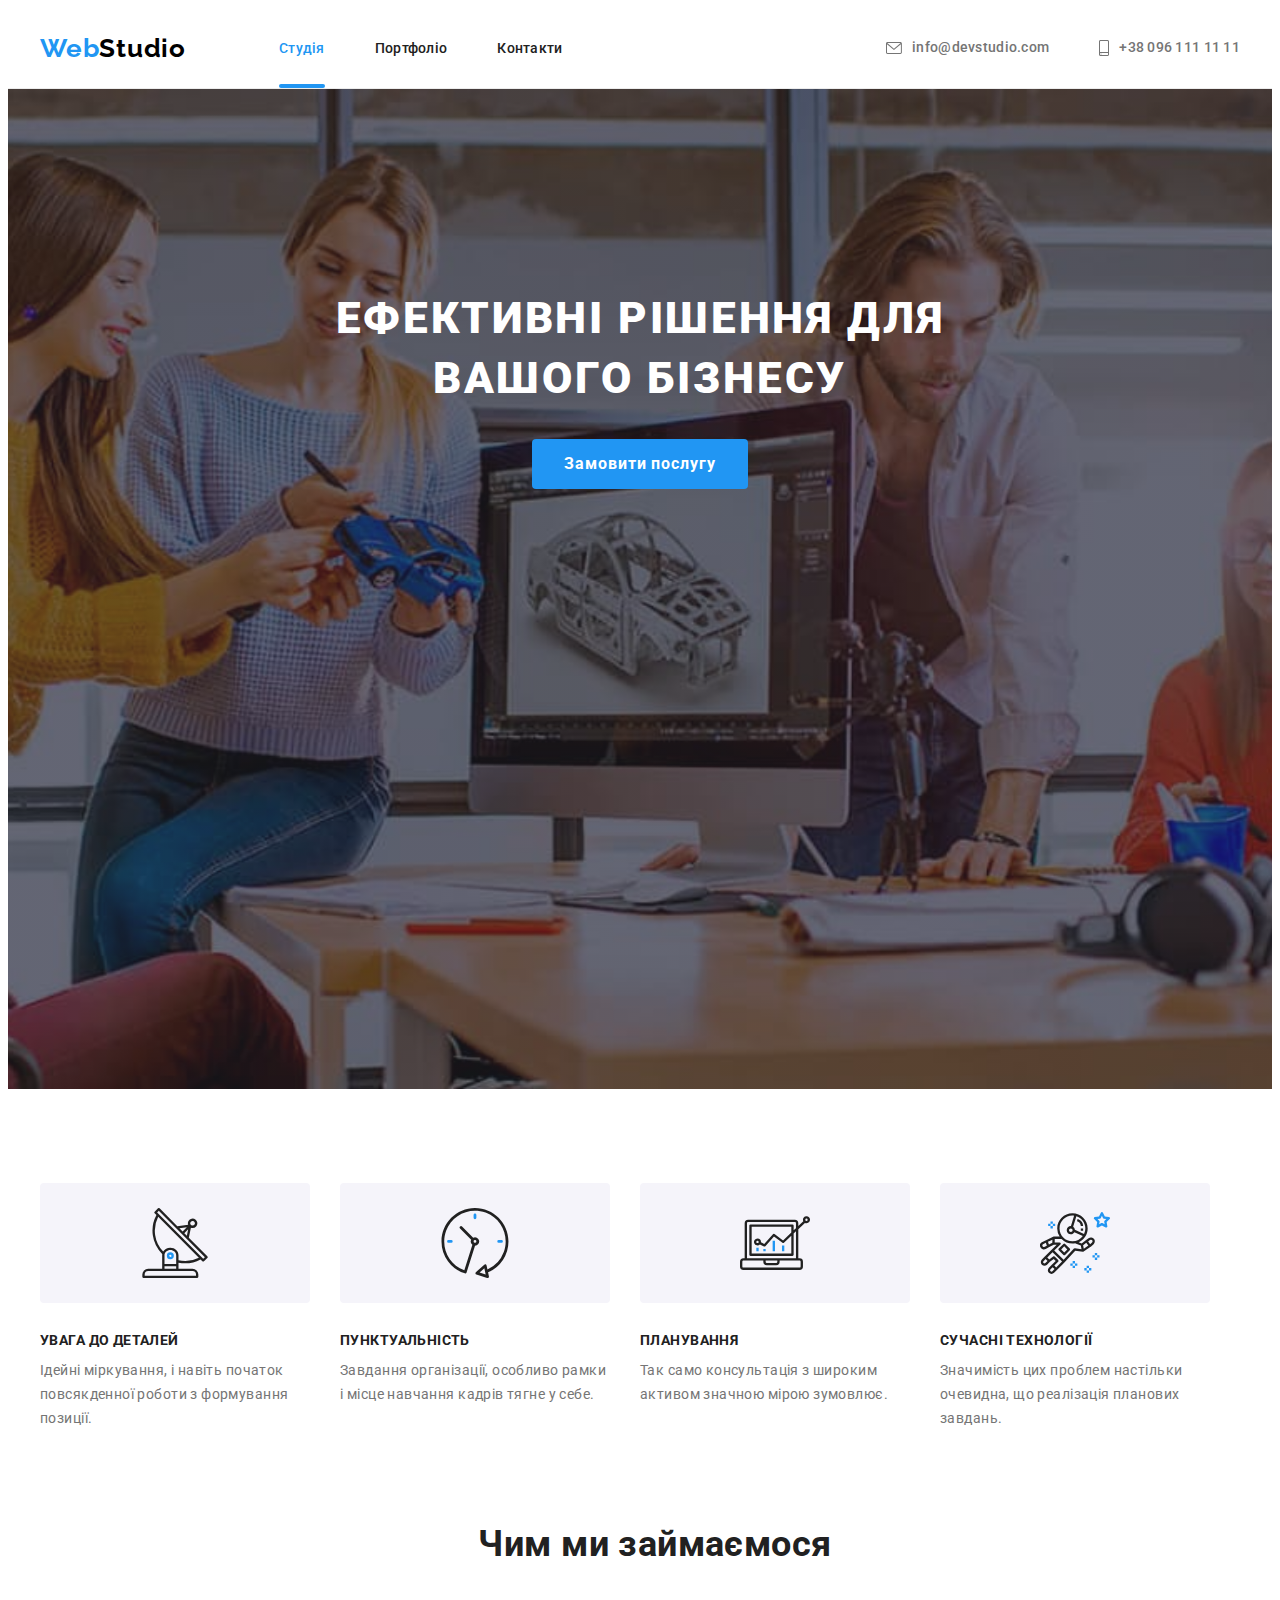
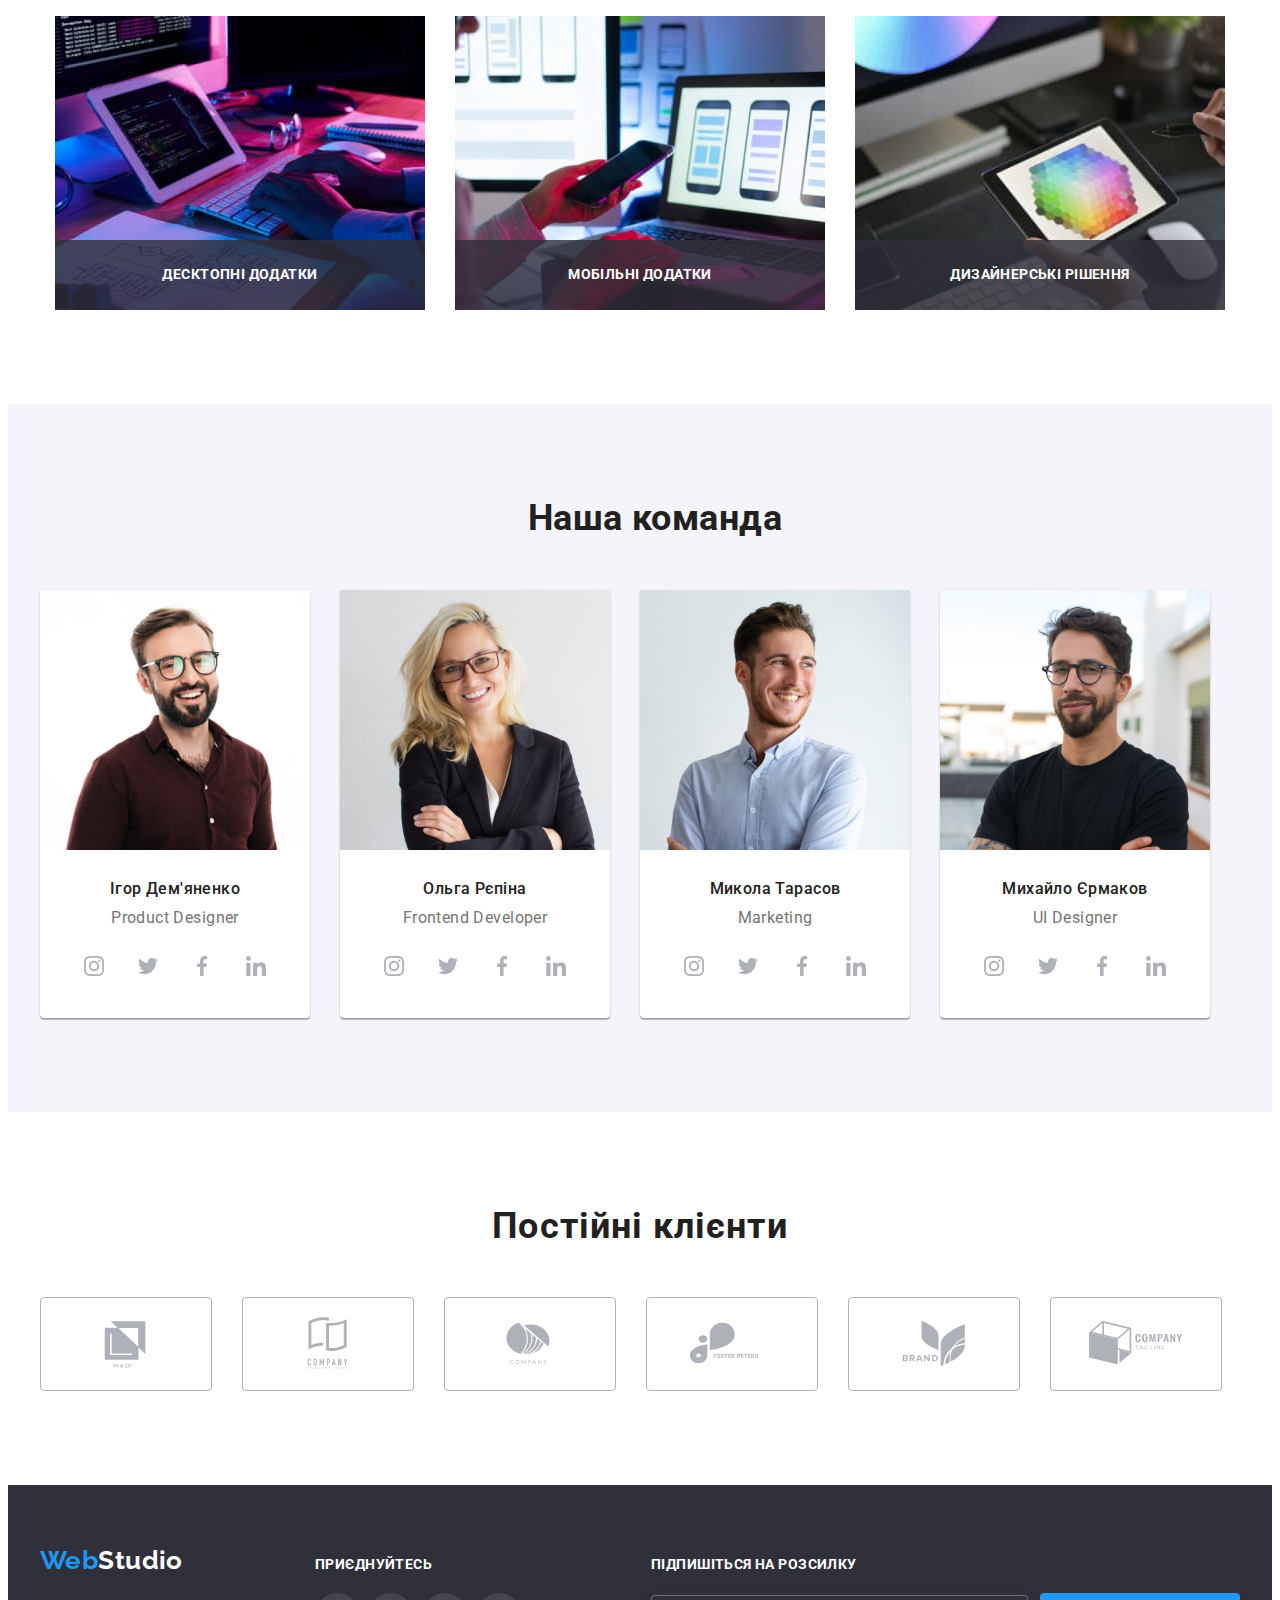
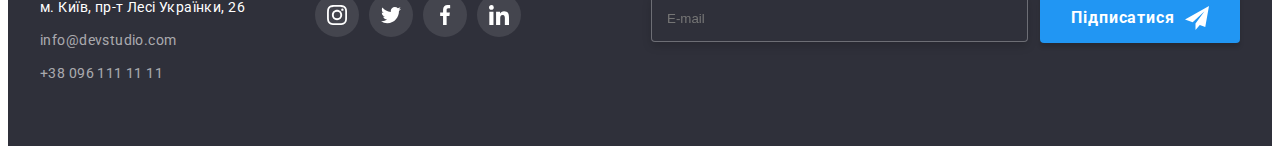
==== index.html @ b5690db7 "копіює попередню роботу" ====
<!DOCTYPE html>
<html lang="uk">
  <head>
    <meta charset="UTF-8" />
    <meta http-equiv="X-UA-Compatible" content="IE=edge" />
    <meta name="viewport" content="width=device-width, initial-scale=1.0" />
    <title>WebStudio</title>
    <link rel="preconnect" href="https://fonts.googleapis.com" />
    <link rel="preconnect" href="https://fonts.gstatic.com" crossorigin />
    <link
      href="https://fonts.googleapis.com/css2?family=Raleway:wght@700&family=Roboto:wght@400;500;700;900&display=swap"
      rel="stylesheet"
    />
    <link
      rel="stylesheet"
      href="https://cdnjs.cloudflare.com/ajax/libs/modern-normalize/1.1.0/modern-normalize.min.css"
      integrity="sha512-wpPYUAdjBVSE4KJnH1VR1HeZfpl1ub8YT/NKx4PuQ5NmX2tKuGu6U/JRp5y+Y8XG2tV+wKQpNHVUX03MfMFn9Q=="
      crossorigin="anonymous"
      referrerpolicy="no-referrer"
    />
    <link rel="stylesheet" href="./css/styles.css" />
  </head>
  <body>
    <header class="page-header">
      <div class="header-conteiner conteiner">
        <nav class="page-navigation">
          <a class="logo link" href="./index.html"><span class="logo-web">Web</span>Studio</a>
          <ul class="menu-list list">
            <li class="menu-item">
              <a class="menu-link link current" href="./index.html">Студія</a>
            </li>
            <li class="menu-item">
              <a class="menu-link link" href="./portfolio.html">Портфоліо</a>
            </li>
            <li class="menu-item"><a class="menu-link link" href="">Контакти</a></li>
          </ul>
        </nav>
        <ul class="contacts-list list">
          <li class="contacts-item">
            <a class="header-contacts-email link" href="mailto:info@devstudio.com">
              <svg lang="en" aria-label="email logo" class="contacts-icon-email">
                <use href="./images/icons.svg.svg#icon-envelope"></use>
              </svg>
              info@devstudio.com</a
            >
          </li>
          <li class="contacts-item">
            <a class="header-contacts-number link" href="tel:+380961111111">
              <svg lang="en" aria-label="smartphone logo" class="contacts-icon-tell">
                <use href="./images/icons.svg.svg#icon-smartphone"></use>
              </svg>
              +38 096 111 11 11</a
            >
          </li>
        </ul>
      </div>
    </header>
    <main>
      <section id="stydio" class="baner overlay">
        <div class="page-baner conteiner">
          <h1 class="baner-text">ЕФЕКТИВНІ РІШЕННЯ ДЛЯ ВАШОГО БІЗНЕСУ</h1>
          <button data-modal-open type="button" class="baner-modal-button">Замовити послугу</button>
        </div>
      </section>
      <section id="benefits" class="benefits section">
        <div class="conteiner">
          <h2 class="benefits-caption visually-hidden">Наші переваги</h2>
          <ul class="benefits-list list">
            <li class="benefits-list-item">
              <div class="benefits-icon-group">
                <svg lang="en" aria-label="antenna logo" class="icon-benefits">
                  <use href="./images/icons.svg.svg#icon-antenna"></use>
                </svg>
              </div>
              <h3 class="benefits-subtitle">УВАГА ДО ДЕТАЛЕЙ</h3>
              <p class="benefits-text">
                Ідейні міркування, і навіть початок повсякденної роботи з формування позиції.
              </p>
            </li>
            <li class="benefits-list-item">
              <div class="benefits-icon-group">
                <svg lang="en" aria-label="clock logo" class="icon-benefits">
                  <use href="./images/icons.svg.svg#icon-clock"></use>
                </svg>
              </div>
              <h3 class="benefits-subtitle">ПУНКТУАЛЬНІСТЬ</h3>
              <p class="benefits-text">
                Завдання організації, особливо рамки і місце навчання кадрів тягне у себе.
              </p>
            </li>
            <li class="benefits-list-item">
              <div class="benefits-icon-group">
                <svg lang="en" aria-label="diagram logo" class="icon-benefits">
                  <use href="./images/icons.svg.svg#icon-diagram-1"></use>
                </svg>
              </div>
              <h3 class="benefits-subtitle">ПЛАНУВАННЯ</h3>
              <p class="benefits-text">
                Так само консультація з широким активом значною мірою зумовлює.
              </p>
            </li>
            <li class="benefits-list-item">
              <div class="benefits-icon-group">
                <svg lang="en" aria-label="astronaut logo" class="icon-benefits">
                  <use href="./images/icons.svg.svg#icon-astronaut"></use>
                </svg>
              </div>
              <h3 class="benefits-subtitle">СУЧАСНІ ТЕХНОЛОГІЇ</h3>
              <p class="benefits-text">
                Значимість цих проблем настільки очевидна, що реалізація планових завдань.
              </p>
            </li>
          </ul>
        </div>
      </section>
      <section class="about-us section">
        <div class="conteiner">
          <h2 class="about-caption conteiner">Чим ми займаємося</h2>
          <ul class="about-list list">
            <li class="about-img">
              <div class="about-img-overlay">
                <img src="./images/work1.jpg" alt="write code" width="370" />
                <p class="about-img-overlay-text">Десктопні додатки</p>
              </div>
            </li>
            <li class="about-img">
              <div class="about-img-overlay">
                <img src="./images/work2.jpg" alt="create maket" width="370" />
                <p class="about-img-overlay-text">Мобільні додатки</p>
              </div>
            </li>
            <li class="about-img">
              <div class="about-img-overlay">
                <img src="./images/work3.jpg" alt="design" width="370" />
                <p class="about-img-overlay-text">Дизайнерські рішення</p>
              </div>
            </li>
          </ul>
        </div>
      </section>
      <section class="our-team section">
        <div class="conteiner">
          <h2 class="our-team-caption conteiner">Наша команда</h2>
          <ul class="workers-list list">
            <li class="workers-item">
              <img src="./images/Igor.jpg" alt=" Фото Ігора Дем'яненко" width="270" height="260" />
              <div class="team-subtitle">
                <h3 class="workers-name">Ігор Дем'яненко</h3>
                <p class="workers-position">Product Designer</p>
              </div>
              <ul class="team-link-list list">
                <li class="team-link-item">
                  <a class="team-link" href=""
                    ><svg lang="en" aria-label="instagram logo" class="icon-link">
                      <use href="./images/icons.svg.svg#icon-instagram"></use></svg
                  ></a>
                </li>
                <li class="team-link-item">
                  <a class="team-link" href=""
                    ><svg lang="en" aria-label="twitter logo" class="icon-link">
                      <use href="./images/icons.svg.svg#icon-twitter"></use></svg
                  ></a>
                </li>
                <li class="team-link-item">
                  <a class="team-link" href=""
                    ><svg lang="en" aria-label="facebook logo" class="icon-link">
                      <use href="./images/icons.svg.svg#icon-facebook"></use></svg
                  ></a>
                </li>
                <li class="team-link-item">
                  <a class="team-link" href=""
                    ><svg lang="en" aria-label="linkedin logo" class="icon-link">
                      <use href="./images/icons.svg.svg#icon-linkedin"></use></svg
                  ></a>
                </li>
              </ul>
            </li>
            <li class="workers-item">
              <img src="./images/Ola.jpg" alt="Фото Ольги Рєпіной" width="270" height="260" />
              <div class="team-subtitle">
                <h3 class="workers-name">Ольга Рєпіна</h3>
                <p class="workers-position">Frontend Developer</p>
              </div>
              <ul class="team-link-list list">
                <li class="team-link-item">
                  <a class="team-link" href=""
                    ><svg lang="en" aria-label="instagram logo" class="icon-link">
                      <use href="./images/icons.svg.svg#icon-instagram"></use></svg
                  ></a>
                </li>
                <li class="team-link-item">
                  <a class="team-link" href=""
                    ><svg lang="en" aria-label="twitter logo" class="icon-link">
                      <use href="./images/icons.svg.svg#icon-twitter"></use></svg
                  ></a>
                </li>
                <li class="team-link-item">
                  <a class="team-link" href=""
                    ><svg lang="en" aria-label="facebook logo" class="icon-link">
                      <use href="./images/icons.svg.svg#icon-facebook"></use></svg
                  ></a>
                </li>
                <li class="team-link-item">
                  <a class="team-link" href=""
                    ><svg lang="en" aria-label="linkedin logo" class="icon-link">
                      <use href="./images/icons.svg.svg#icon-linkedin"></use></svg
                  ></a>
                </li>
              </ul>
            </li>
            <li class="workers-item">
              <img src="./images/Kola.jpg" alt="Фото Миколи Тарасова" width="270" height="260" />
              <div class="team-subtitle">
                <h3 class="workers-name">Микола Тарасов</h3>
                <p class="workers-position">Marketing</p>
              </div>
              <ul class="team-link-list list">
                <li class="team-link-item">
                  <a class="team-link" href=""
                    ><svg lang="en" aria-label="instagram logo" class="icon-link">
                      <use href="./images/icons.svg.svg#icon-instagram"></use></svg
                  ></a>
                </li>
                <li class="team-link-item">
                  <a class="team-link" href=""
                    ><svg lang="en" aria-label="twitter logo" class="icon-link">
                      <use href="./images/icons.svg.svg#icon-twitter"></use></svg
                  ></a>
                </li>
                <li class="team-link-item">
                  <a class="team-link" href=""
                    ><svg lang="en" aria-label="facebook logo" class="icon-link">
                      <use href="./images/icons.svg.svg#icon-facebook"></use></svg
                  ></a>
                </li>
                <li class="team-link-item">
                  <a class="team-link" href=""
                    ><svg lang="en" aria-label="linkedin logo" class="icon-link">
                      <use href="./images/icons.svg.svg#icon-linkedin"></use></svg
                  ></a>
                </li>
              </ul>
            </li>
            <li class="workers-item">
              <img src="./images/Misha.jpg" alt="Фото Михайла Єрмакова" width="270" height="260" />
              <div class="team-subtitle">
                <h3 class="workers-name">Михайло Єрмаков</h3>
                <p class="workers-position">UI Designer</p>
              </div>
              <ul class="team-link-list list">
                <li class="team-link-item">
                  <a class="team-link" href=""
                    ><svg lang="en" aria-label="instagram logo" class="icon-link">
                      <use href="./images/icons.svg.svg#icon-instagram"></use></svg
                  ></a>
                </li>
                <li class="team-link-item">
                  <a class="team-link" href=""
                    ><svg lang="en" aria-label="twitter logo" class="icon-link">
                      <use href="./images/icons.svg.svg#icon-twitter"></use></svg
                  ></a>
                </li>
                <li class="team-link-item">
                  <a class="team-link" href=""
                    ><svg lang="en" aria-label="facebook logo" class="icon-link">
                      <use href="./images/icons.svg.svg#icon-facebook"></use></svg
                  ></a>
                </li>
                <li class="team-link-item">
                  <a class="team-link" href=""
                    ><svg lang="en" aria-label="linkedin logo" class="icon-link">
                      <use href="./images/icons.svg.svg#icon-linkedin"></use></svg
                  ></a>
                </li>
              </ul>
            </li>
          </ul>
        </div>
      </section>
      <section class="section regular-customers">
        <div class="conteiner">
          <h2 class="customers-caption">Постійні клієнти</h2>
          <ul class="castomers-list list">
            <li class="castomers-list-item">
              <a href="" class="customers-link link"
                ><svg lang="en" aria-label="regular customers logo" class="icon-logo">
                  <use href="./images/icons.svg.svg#icon-logo-1"></use></svg
              ></a>
            </li>
            <li class="castomers-list-item">
              <a href="" class="customers-link link"
                ><svg lang="en" aria-label="regular customers logo" class="icon-logo">
                  <use href="./images/icons.svg.svg#icon-logo-2"></use></svg
              ></a>
            </li>
            <li class="castomers-list-item">
              <a href="" class="customers-link link"
                ><svg lang="en" aria-label="regular customers logo" class="icon-logo">
                  <use href="./images/icons.svg.svg#icon-logo-3"></use></svg
              ></a>
            </li>
            <li class="castomers-list-item">
              <a href="" class="customers-link link"
                ><svg lang="en" aria-label="regular customers logo" class="icon-logo">
                  <use href="./images/icons.svg.svg#icon-logo-4"></use></svg
              ></a>
            </li>
            <li class="castomers-list-item">
              <a href="" class="customers-link link"
                ><svg lang="en" aria-label="regular customers logo" class="icon-logo">
                  <use href="./images/icons.svg.svg#icon-logo-5"></use></svg
              ></a>
            </li>
            <li class="castomers-list-item">
              <a href="" class="customers-link link"
                ><svg lang="en" aria-label="regular customers logo" class="icon-logo">
                  <use href="./images/icons.svg.svg#icon-logo-6"></use></svg
              ></a>
            </li>
          </ul>
        </div>
      </section>
    </main>
    <footer class="footer">
      <div class="conteiner">
        <div class="footer-content">
          <div class="footer-content-address">
            <a class="logo-footer link" href="./index.html"
              ><span class="logo-web">Web</span>Studio</a
            >
            <address class="address">
              <ul class="address-list list">
                <li class="address-list-item">
                  <a
                    class="address-map link"
                    href="https://goo.gl/maps/CPtrU1FHBa2aNyZL9"
                    target="_blank"
                    rel="noopener noreferrer nofollow"
                    >м. Київ, пр-т Лесі Українки, 26</a
                  >
                </li>
                <li class="address-list-item">
                  <a class="footer-contacts-email link" href="mailto:info@devstudio.com"
                    >info@devstudio.com</a
                  >
                </li>
                <li class="address-list-item">
                  <a class="footer-contacts-number link" href="tel:+380961111111"
                    >+38 096 111 11 11</a
                  >
                </li>
              </ul>
            </address>
          </div>
          <div class="footer-content-link">
            <b class="studio-caption">приєднуйтесь</b>
            <ul class="studio-link-list list">
              <li class="studio-list-item">
                <a href="" class="studio-link">
                  <svg lang="en" aria-label="instagram logo" class="icon-studio-link">
                    <use href="./images/icons.svg.svg#icon-instagram"></use>
                  </svg>
                </a>
              </li>
              <li class="studio-list-item">
                <a href="" class="studio-link">
                  <svg lang="en" aria-label="twitter logo" class="icon-studio-link">
                    <use href="./images/icons.svg.svg#icon-twitter"></use>
                  </svg>
                </a>
              </li>
              <li class="studio-list-item">
                <a href="" class="studio-link">
                  <svg lang="en" aria-label="facebook logo" class="icon-studio-link">
                    <use href="./images/icons.svg.svg#icon-facebook"></use>
                  </svg>
                </a>
              </li>
              <li class="studio-list-item">
                <a href="" class="studio-link">
                  <svg lang="en" aria-label="linkedin logo" class="icon-studio-link">
                    <use href="./images/icons.svg.svg#icon-linkedin"></use>
                  </svg>
                </a>
              </li>
            </ul>
          </div>
          <div class="subscribe">
            <b class="subscribe-title">Підпишіться на розсилку</b>
            <div class="subscribe-tap">
              <label class="subscribe-label" for="subscribe-mail"></label>
              <input
                class="subscribe-input"
                name="subscribe-user-mail"
                id="subscribe-mail"
                type="email"
                placeholder="E-mail"
              />
              <button class="subscribe-button" type="submit">
                Підписатися
                <svg class="send-icon" width="24" height="24">
                  <use href="./images/icons.svg.svg#icon-send"></use>
                </svg>
              </button>
            </div>
          </div>
        </div>
      </div>
    </footer>
    <div data-modal class="backdrop is-hidden">
      <div class="modal">
        <button data-modal-close class="modal-close-button">
          <svg class="close-icon" width="18" height="18">
            <use href="./images/icons.svg.svg#icon-close-icon"></use>
          </svg>
        </button>
        <div class="modal-content">
          <form class="modal-form">
            <b class="modal-title">Залиште свої дані, ми вам передзвонимо</b>
            <label class="modal-form-label">
              <span class="modal-form-label-text">Ім'я</span>
              <span class="modal-input-box">
                <input type="text" class="modal-form-input" placeholder=" " name="user-name" />
                <span class="modal-form-icon"
                  ><svg class="modal-form-icon-svg">
                    <use href="./images/icons.svg.svg#icon-person"></use></svg
                ></span>
              </span>
            </label>
            <label class="modal-form-label">
              <span class="modal-form-label-text">Телефон</span>
              <span class="modal-input-box">
                <input type="tel" class="modal-form-input" placeholder=" " name="user-number" />
                <span class="modal-form-icon"
                  ><svg class="modal-form-icon-svg">
                    <use href="./images/icons.svg.svg#icon-phone-black"></use></svg
                ></span>
              </span>
            </label>
            <label class="modal-form-label">
              <span class="modal-form-label-text">Пошта</span>
              <span class="modal-input-box">
                <input type="email" class="modal-form-input" placeholder=" " name="user-mail" />
                <span class="modal-form-icon"
                  ><svg class="modal-form-icon-svg">
                    <use href="./images/icons.svg.svg#icon-email"></use></svg
                ></span>
              </span>
            </label>
            <label class="modal-form-label">
              <span class="modal-form-label-text">Коментар</span>
              <textarea
                class="modal-user-textarea"
                name="user-message"
                placeholder="Введіть текст"
              ></textarea>
            </label>
            <label class="modal-form-checkbox-label">
              <input class="modal-form-checkbox-input" type="checkbox" name="policy" />
              <svg class="modal-form-checkbox-icon">
                <use href="./images/icons.svg.svg#icon-check"></use>
              </svg>
              Погоджуюся з розсилкою та приймаю
              <a class="checkbox-policy" href="">Умови договору</a>
            </label>
            <button class="modal-button-send" type="submit">Відправити</button>
          </form>
        </div>
      </div>
    </div>
    <script src="./modal.js"></script>
  </body>
</html>
---- css/styles.css ----
:root {
  --main-font-family: 'Roboto', sans-serif;
  --secondary-font-family: 'Raleway', sans-serif;
  --primry-font-weight: 700;
  --secondary-font-weight: 400;
  --primary-font-size: 14px;
  --main-color: #212121;
  --secondary-color: #757575;
  --accent-color: #2196f3;
  --other-color: #ffffff;
  --logo-color: #000000;
  --primary-background-color: #2f303a;
  --secondary-background-color: #f5f4fa;
  --primary-icon-color: #afb1b8;
  --transition-time-cubic: 250ms cubic-bezier(0.4, 0, 0.2, 1);
}

h1,
h2,
h3,
h4,
h5,
h6,
p {
  margin-top: 0;
  margin-bottom: 0;
}

ul,
ol {
  margin: 0;
  padding: 0;
}

button {
  cursor: pointer;
}

img {
  display: block;
  max-width: 100%;
  height: auto;
}

.link {
  text-decoration: none;
}

.list {
  list-style: none;
}

.visually-hidden {
  position: absolute;
  white-space: nowrap;
  width: 1px;
  height: 1px;
  overflow: hidden;
  border: 0;
  padding: 0;
  clip: rect(0 0 0 0);
  clip-path: inset(50%);
  margin: -1px;
}
/* ========================= */
body {
  font-family: 'Roboto', sans-serif;
  font-size: var(--primary-font-size);
  letter-spacing: 0.03em;
  color: var(--main-color);
  background-color: var(--other-color);
}

.conteiner {
  width: 1200px;
  margin-left: auto;
  margin-right: auto;
  padding-left: 15px;
  padding-right: 15px;
  /* display: flex;
  flex-wrap: wrap;
  justify-content: center;
  align-content: center; */
}

.section {
  padding-top: 94px;
  padding-bottom: 94px;
}

.header-conteiner {
  display: flex;
  align-items: center;
}

/* =================HEADER============== */

.page-header {
  align-items: center;
  border-bottom: 1px solid #ececec;
}

.page-navigation {
  display: flex;
}

.logo {
  margin-right: 93px;
  padding-top: 24px;
  padding-bottom: 24px;
  color: var(--logo-color);
  font-family: 'Raleway';
  font-style: normal;
  font-weight: 700;
  font-size: 26px;
  line-height: 31px;
  letter-spacing: 0.03em;
}

.logo-web {
  color: var(--accent-color);
}

.menu-list {
  display: flex;
  column-gap: 50px;
  align-items: center;
  padding-left: 0;
}

.menu-list .link {
  position: relative;
  padding-top: 32px;
  padding-bottom: 32px;
  color: var(--main-color);
  font-weight: 500;
  font-size: 14px;
  line-height: 1.14em;
  letter-spacing: 0.02em;

  transition: color var(--transition-time-cubic);
}

.menu-list .link.current {
  color: var(--accent-color);
}

.current::after {
  display: inline-block;
  position: absolute;
  content: '';
  bottom: 0;
  left: 0;
  width: 100%;
  height: 4px;
  border-radius: 2px;
  background-color: var(--accent-color);
}

.menu-link:hover,
.menu-link:focus {
  color: var(--accent-color);
}

.contacts-list {
  margin-left: auto;
  display: flex;
  column-gap: 50px;
  padding-left: 0;
  font-weight: 500;
  line-height: 1.14em;
  letter-spacing: 0.02em;
}

.contacts-list .header-contacts-email,
.header-contacts-number {
  color: var(--secondary-color);
  font-weight: 500;

  transition: color var(--transition-time-cubic);
}

.header-contacts-email,
.header-contacts-number {
  display: flex;
  justify-content: center;
  align-items: center;
  padding-top: 32px;
  padding-bottom: 32px;
}

.header-contacts-email:hover,
.header-contacts-email:focus {
  color: var(--accent-color);
}

.header-contacts-number:hover,
.header-contacts-number:focus {
  color: var(--accent-color);
}

.contacts-icon-email,
.contacts-icon-tell {
  margin-right: 10px;
  fill: var(--secondary-color);
}

.contacts-icon-email {
  width: 16px;
  height: 12px;
}

.contacts-icon-tell {
  width: 10px;
  height: 16px;
}

.header-contacts-email:hover .contacts-icon-email,
.header-contacts-email:focus .contacts-icon-email {
  fill: var(--accent-color);
}

.header-contacts-number:hover .contacts-icon-tell,
.header-contacts-number:focus .contacts-icon-tell {
  fill: var(--accent-color);
}

/* ==============HEADER============= */

/* =============MAIN================ */
/* ==============BANER=============== */
.baner {
  padding-top: 200px;
  padding-bottom: 200px;
  background-color: var(--primary-background-color);
  color: var(--other-color);
}

.overlay {
  max-width: 1600px;
  height: 600px;
  margin-left: auto;
  margin-right: auto;
  background-color: #c4c4c4;
  background-image: linear-gradient(rgba(47, 48, 58, 0.4), rgba(47, 48, 58, 0.4)),
    url('../images/baner-img.jpg');
  background-position: center;
  background-size: cover;
}

.page-baner {
  display: flex;
  flex-direction: column;
  align-items: center;
}

.baner-text {
  width: 696px;
  margin-right: auto;
  margin-left: auto;
  margin-bottom: 30px;
  align-items: center;
  font-weight: 900;
  font-size: 44px;
  line-height: 1.36;
  text-align: center;
  letter-spacing: 0.06em;
  text-transform: uppercase;
}

.baner-modal-button {
  padding: 10px 32px;
  font-family: var(--main-font);
  background-color: var(--accent-color);
  color: var(--other-color);
  cursor: pointer;
  font-weight: var(--primry-font-weight);
  font-size: 16px;
  line-height: 1.875em;
  border: 0;
  border-radius: 4px;
  letter-spacing: 0.06em;

  transition: color var(--transition-time-cubic), background-color var(--transition-time-cubic);
}

.baner-modal-button:hover,
.baner-modal-button:focus {
  background-color: #188ce8;
  color: var(--other-color);
}
/* ===========BANER============= */

/* ===========BENEFITS============= */

.benefits-caption {
  font-style: normal;
  font-weight: var(--primry-font-weight);
  font-size: 36px;
  line-height: 1.16em;
  text-align: center;
}

.benefits-list {
  display: flex;
  font-weight: var(--primry-font-weight);
  line-height: 1.14em;
  column-gap: 30px;
}

.benefits-list-item {
  width: 270px;
}

.icon-benefits {
  align-items: center;
  justify-content: center;
  width: 70px;
  height: 70px;
}

.benefits-icon-group {
  display: flex;
  justify-content: center;
  align-items: center;
  margin-bottom: 30px;
  border-radius: 4px;
  width: 270px;
  height: 120px;
  background-color: var(--secondary-background-color);
}

.benefits-subtitle {
  margin-bottom: 10px;
  font-weight: var(--primry-font-weight);
  font-size: 14px;
  line-height: 1.14em;
  text-transform: uppercase;
}

.benefits-text {
  color: var(--secondary-color);
  font-weight: var(--secondary-font-weight);
  line-height: 1.7em;
}

/* ==========BENEFITS============== */

/* ===========ABOUT================ */

.about-us {
  padding-top: 0;
}

.about-img {
  position: relative;
}

.about-caption {
  margin-bottom: 50px;
  font-weight: var(--primry-font-weight);
  font-size: 36px;
  line-height: 1.16em;
  text-align: center;
}

.about-list {
  column-gap: 30px;
  display: flex;
  justify-content: center;
}

/* .about-img-overlay {
  position: absolut;
  width: 100%;
  /* background-color: rgba(47, 48, 58, 0.8); */
/* background-color: #000000;
  font-weight: var(--primry-font-weight);
  font-size: var(--primary-font-size);
  color: var(--other-color);
  line-height: 1.14;
  text-align: center;
  text-transform: uppercase;
} */
.about-img-overlay-text {
  display: flex;
  justify-content: center;
  align-items: center;
  position: absolute;
  bottom: 0;
  left: 0;
  width: 100%;
  height: 70px;
  background-color: rgba(47, 48, 58, 0.8);
  color: var(--other-color);
  font-weight: var(--primry-font-weight);
  font-size: var(--primary-font-size);
  line-height: 1.14;
  text-align: center;
  text-transform: uppercase;
}

/* ============ABOUT============= */

/* ============OUR TEAM============ */

.our-team {
  background-color: var(--secondary-background-color);
}

.our-team-caption {
  margin-bottom: 50px;
  font-weight: var(--primry-font-weight);
  font-size: 36px;
  line-height: 1.16em;
  text-align: center;
}

.workers-list {
  column-gap: 30px;
  display: flex;
}

.workers-item {
  background-color: var(--other-color);
  width: 270px;
  box-shadow: 0px 1px 3px rgba(0, 0, 0, 0.12), 0px 1px 1px rgba(0, 0, 0, 0.14),
    0px 2px 1px rgba(0, 0, 0, 0.2);
  border-radius: 4px;
}

.team-subtitle {
  margin-top: 30px;
  margin-bottom: 16px;
}

.workers-name {
  margin-bottom: 10px;
  font-weight: 500;
  font-size: 16px;
  line-height: 1.18;
  text-align: center;
}

.workers-position {
  color: var(--secondary-color);
  font-weight: var(--secondary-font-weight);
  font-size: 16px;
  line-height: 1.18;
  text-align: center;
}

.team-link-list {
  display: flex;
  justify-content: center;
  align-items: center;
  margin-bottom: 30px;
  column-gap: 10px;
}

.team-link {
  width: 44px;
  height: 44px;
  border-radius: 50%;
  display: flex;
  justify-content: center;
  align-items: center;

  transition: background-color var(--transition-time-cubic);
}

.icon-link {
  fill: var(--primary-icon-color);
  width: 20px;
  height: 20px;

  transition: fill var(--transition-time-cubic);
}

.team-link:hover,
.team-link:focus {
  background-color: var(--accent-color);
}

.team-link:hover .icon-link,
.team-link:focus .icon-link {
  fill: var(--other-color);
}

/* ============OUR TEAM============== */

/* =============REGULAR============== */

.regular-customers .customers-caption {
  font-family: var(--main-font-family);
  font-weight: var(--primry-font-weight);
  font-size: 36px;
  line-height: 1.16;
  text-align: center;
  letter-spacing: 0.03em;
  margin-bottom: 50px;
}

.castomers-list {
  display: inline-flex;
  justify-content: center;
  align-items: center;
  column-gap: 30px;
}

.customers-link {
  display: flex;
  justify-content: center;
  align-items: center;
  width: 170px;
  height: 92px;
  border: 1px solid var(--primary-icon-color);
  border-radius: 4px;

  transition: border-color var(--transition-time-cubic);
}

.icon-logo {
  width: 106px;
  height: 60px;
  fill: var(--primary-icon-color);

  transition: fill var(--transition-time-cubic);
}

.customers-link:hover,
.customers-link:focus {
  border-color: var(--accent-color);
}

.customers-link:hover .icon-logo,
.customers-link:focus .icon-logo {
  fill: var(--accent-color);
}

/* =============REGULAR============== */

/* =============FOOTER================ */

.footer {
  padding-top: 60px;
  padding-bottom: 60px;
  background-color: var(--primary-background-color);
  flex-direction: column;
  justify-content: flex-start;
}

.footer-content {
  margin-right: auto;
  display: flex;
  align-items: baseline;
}

.footer-content-address {
  display: flex;
  flex-direction: column;
  justify-content: center;
  align-content: flex-start;
}

.footer-content-link {
  margin-left: 70px;
}

.logo-footer {
  margin-bottom: 20px;
  justify-content: flex-start;
  color: var(--other-color);
  font-family: var(--secondary-font-family);
  font-weight: var(--primry-font-weight);
  font-size: 26px;
  line-height: 1.19;
}

.address {
  justify-content: flex-start;
}

.address-list {
  display: flex;
  flex-direction: column;
  justify-content: flex-start;
  font-style: normal;
  font-weight: var(--secondary-font-weight);
  line-height: 1.7;
}

.address-list-item:not(:last-child) {
  margin-bottom: 9px;
}

.address-map {
  color: var(--other-color);
  font-weight: var(--secondary-font-weight);
  line-height: 1.7;
}

.footer-contacts-email,
.footer-contacts-number {
  color: rgba(255, 255, 255, 0.6);
  font-weight: var(--secondary-font-weight);
  line-height: 1.7;

  transition: color var(--transition-time-cubic);
}

.footer-contacts-email:hover,
.footer-contacts-email:focus {
  color: var(--accent-color);
}

.footer-contacts-number:hover,
.footer-contacts-number:focus {
  color: var(--accent-color);
}

.sdudio-social-group {
  display: flex;
  justify-content: center;
  align-items: flex-start;
}

.studio-link-list {
  margin-top: 20px;
  column-gap: 10px;
  display: flex;
  justify-content: center;
  align-items: center;
}

.studio-caption {
  font-weight: var(--primry-font-weight);
  color: var(--other-color);
  font-style: normal;
  font-size: var(--primary-font-size);
  line-height: 1.14;
  letter-spacing: 0.03em;
  text-transform: uppercase;

  margin-bottom: 20px;
}

.studio-link {
  width: 44px;
  height: 44px;
  border-radius: 50%;
  background-color: rgba(255, 255, 255, 0.1);
  display: flex;
  justify-content: center;
  align-items: center;

  transition: background-color var(--transition-time-cubic);
}

.studio-link:hover,
.studio-link:focus {
  background-color: var(--accent-color);
}

.icon-studio-link {
  width: 20px;
  height: 20px;
  fill: var(--other-color);
}

.subscribe {
  /* display: flex;
  flex-direction: column;
  padding: 0;
  margin: 0; */
  margin-left: auto;
}

.subscribe-title {
  margin-bottom: 20px;
  display: block;

  font-weight: var(--primry-font-weight);
  font-size: var(--primary-font-size);
  line-height: 1.14;
  text-transform: uppercase;
  color: var(--other-color);
}

.subscribe-tap {
  display: flex;
  align-items: center;
  padding: 0;
  margin: 0;
}

.subscribe-input {
  width: 358px;
  padding-top: 15px;
  padding-bottom: 15px;
  padding-left: 15px;
  margin-right: 12px;

  color: var(--other-color);
  background-color: var(--primary-background-color);
  border: 1px solid rgba(255, 255, 255, 0.3);
  border-radius: 4px;
  outline: none;

  filter: drop-shadow(0px 4px 4px rgba(0, 0, 0, 0.15));
}

.subscribe-button {
  display: flex;
  align-items: center;
  justify-content: center;
  width: 200px;
  padding-top: 10px;
  padding-bottom: 10px;
  background-color: var(--accent-color);
  box-shadow: 0px 4px 4px rgba(0, 0, 0, 0.15);
  border-radius: 4px;
  border: none;
  letter-spacing: 0.06em;

  color: var(--other-color);
  font-family: var(--main-font-family);
  font-weight: var(--primry-font-weight);
  font-size: 16px;
  line-height: 1.875;
}

.send-icon {
  margin-left: 10px;
  fill: var(--other-color);
}

/* ===========FOOTER=========== */

/* ============PORFOLIO========
===============SERVICES======== */

.services {
  padding-top: 0;
}

.button-conteiner {
  display: flex;
  justify-content: center;
  align-items: center;
}

.services-nav-list {
  display: flex;
  justify-content: center;
  align-items: center;
  margin-bottom: 50px;
  column-gap: 8px;
  color: var(--main-color);
  font-weight: 500;
  font-size: 16px;
  line-height: 1.62;
}

.services-nav-button {
  border: 0;
  border-radius: 4px;
  padding: 6px 22px;
  font-family: var(--main-font-family);
  font-weight: 500;
  font-size: 16px;
  line-height: 1.6;
  text-align: center;
  cursor: pointer;

  transition: background-color var(--transition-time-cubic), color var(--transition-time-cubic),
    box-shadow var(--transition-time-cubic);
}

.services-nav-button:hover,
.services-nav-button:focus {
  background-color: var(--accent-color);
  color: var(--other-color);
  box-shadow: 0px 3px 1px rgba(0, 0, 0, 0.1), 0px 1px 2px rgba(0, 0, 0, 0.08),
    0px 2px 2px rgba(0, 0, 0, 0.12);
}

.services-list {
  display: flex;
  flex-wrap: wrap;
  column-gap: 30px;
  gap: 30px;
}

.services-item-link {
  display: block;
  transition: box-shadow var(--transition-time-cubic);
}

.services-item-link:hover,
.services-item-link:focus {
  box-shadow: 0px 1px 1px rgba(0, 0, 0, 0.12), 0px 4px 4px rgba(0, 0, 0, 0.06),
    1px 4px 6px rgba(0, 0, 0, 0.16);
}

.desc {
  padding: 20px 24px;
  border: 1px solid #eeeeee;
  border-top: 0;
  justify-content: flex-start;
  align-items: center;
}

.services-title {
  margin-bottom: 4px;
  color: var(--main-color);
  font-weight: var(--primry-font-weight);
  font-size: 18px;
  line-height: 2;
  letter-spacing: 0.06em;
}

.services-sectoin {
  color: var(--secondary-color);
  font-weight: var(--secondary-font-weight);
  font-size: 16px;
  line-height: 1.875;
}

.card-overlay {
  position: relative;
  overflow: hidden;
}

.card-text {
  position: absolute;
  transform: translateY(100%);
  top: 0;
  left: 0;
  padding: 63px 24px;
  width: 100%;
  height: 100%;
  font-weight: 400;
  font-size: 18px;
  line-height: 1.55;
  color: var(--other-color);
  background-color: rgba(33, 150, 243, 0.9);

  transition: transform var(--transition-time-cubic);
}

.services-item-link:hover .card-text {
  transform: translateY(0%);
}

/* ==========SERVICES========== */

/* ===========MODAL=========== */

.backdrop {
  position: fixed;
  top: 0;
  left: 0;
  width: 100%;
  height: 100%;
  z-index: 666;
  background-color: rgba(0, 0, 0, 0.2);

  transition: opacity 500ms cubic-bezier(0.03, 0.99, 0.87, 0.75),
    visibility 500ms cubic-bezier(0.03, 0.99, 0.87, 0.75);
}

.modal {
  position: absolute;
  top: 50%;
  left: 50%;
  transform: translate(-50%, -50%);
  width: 528px;
  background-color: var(--other-color);
}

.modal-close-button {
  position: absolute;
  right: 8px;
  top: 8px;
  display: flex;
  justify-content: center;
  align-items: center;
  width: 30px;
  height: 30px;
  border-radius: 50%;
  padding: 0;
  background-color: transparent;
  border: 1px solid rgba(0, 0, 0, 0.1);

  transition: fill var(--transition-time-cubic);
}

.modal-close-button:hover,
.modal-close-button:focus {
  fill: var(--accent-color);
}

.is-hidden {
  opacity: 0;
  visibility: hidden;
  pointer-events: none;
}

.modal-content {
  padding: 40px;
}

.modal-title {
  display: block;
  margin-bottom: 12px;
  font-weight: var(--primry-font-weight);
  font-size: 20px;
  line-height: 1.15;
  text-align: center;
}

.modal-form-label {
  margin-bottom: 10px;
  display: flex;
  flex-direction: column;
}

.modal-form-label-text {
  margin-bottom: 4px;
  font-weight: var(--secondary-font-weight);
  font-size: 12px;
  line-height: 1.16;
  letter-spacing: 0.01em;
  color: var(--secondary-color);
}

.modal-form-input {
  padding-left: 42px;
  width: 100%;
  height: 40px;
  border: 1px solid rgba(33, 33, 33, 0.2);
  border-radius: 4px;
  outline: none;

  transition: border-color var(--transition-time-cubic);
}

.modal-form-input:focus {
  border-color: var(--accent-color);
}

.modal-form-input:focus + .modal-form-icon {
  fill: var(--accent-color);
}

.modal-input-box {
  position: relative;
}

.modal-form-icon-svg {
  position: absolute;
  top: 50%;
  left: 12px;
  transform: translateY(-50%);
  width: 18px;
  height: 18px;

  transition: fill var(--transition-time-cubic);
}

.modal-user-textarea {
  width: 100%;
  height: 120px;
  padding-left: 16px;
  padding-top: 12px;
  resize: none;
  border: 1px solid rgba(33, 33, 33, 0.2);
  border-radius: 4px;
  outline: none;

  transition: border-color var(--transition-time-cubic);
}

.modal-user-textarea:focus {
  border-color: var(--accent-color);
}

.modal-button-send {
  display: flex;
  justify-content: center;
  align-items: center;
  width: 200px;
  margin-right: auto;
  margin-left: auto;
  margin-top: 30px;
  padding-top: 10px;
  padding-bottom: 10px;
  color: var(--other-color);
  background-color: var(--accent-color);
  border: none;
  box-shadow: 0px 4px 4px rgba(0, 0, 0, 0.15);
  border-radius: 4px;

  font-family: var(--main-font-family);
  font-weight: var(--primry-font-weight);
  font-size: 16px;
  line-height: 1.87;
  letter-spacing: 0.06em;

  transition: background var(--transition-time-cubic);
}

.modal-button-send:hover,
.modal-button-send:focus {
  background: #188ce8;
}

.modal-form-checkbox-label {
  display: flex;
  align-items: center;
  justify-content: center;

  font-weight: var(--secondary-font-weight);
  font-size: var(--primary-font-size);
  line-height: 1.71;
  color: var(--secondary-color);
}

.modal-form-checkbox-icon {
  width: 16px;
  height: 15px;
  fill: #fff;
  border: 2px solid #000000;
  border-radius: 3px;
  margin-right: 8px;
}

.modal-form-checkbox-input {
  appearance: none;
}

.modal-form-checkbox-input:checked + .modal-form-checkbox-icon {
  fill: var(--accent-color);
  border: none;
}

.checkbox-policy {
  color: var(--accent-color);
}
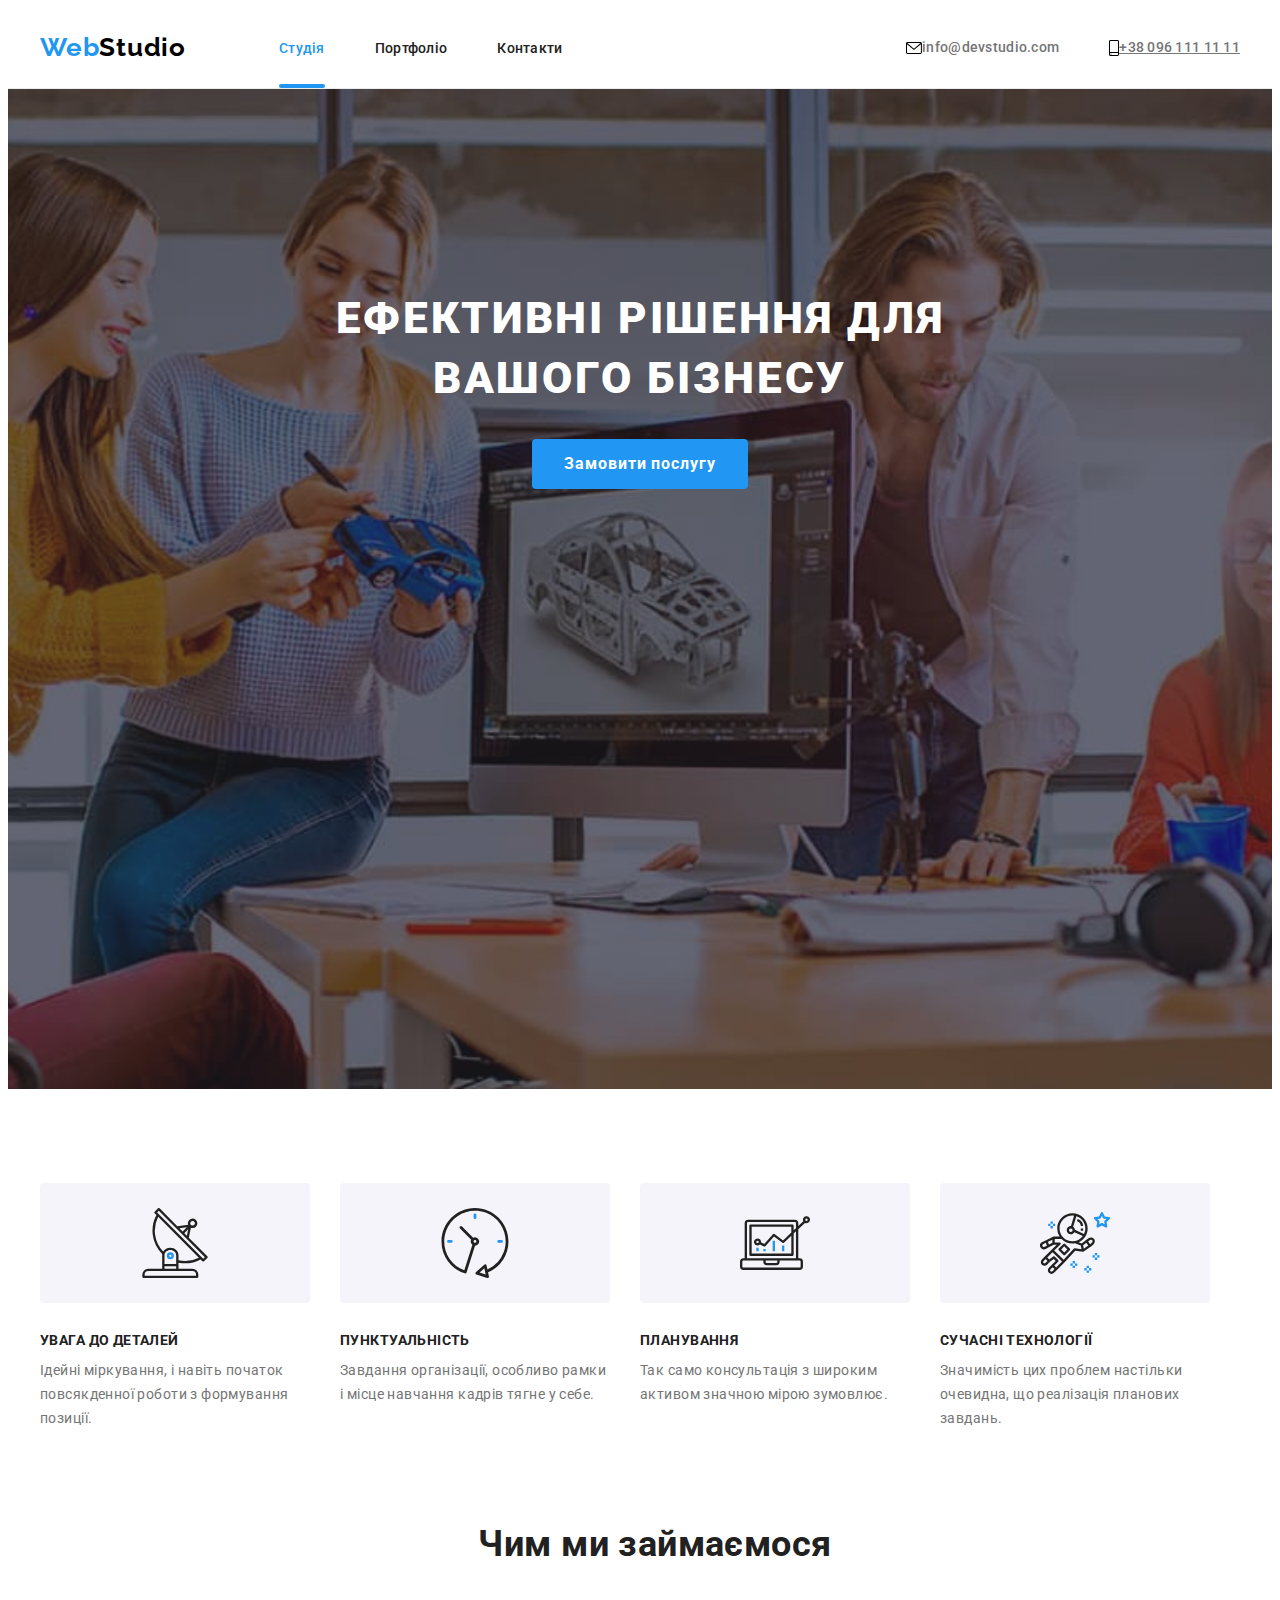
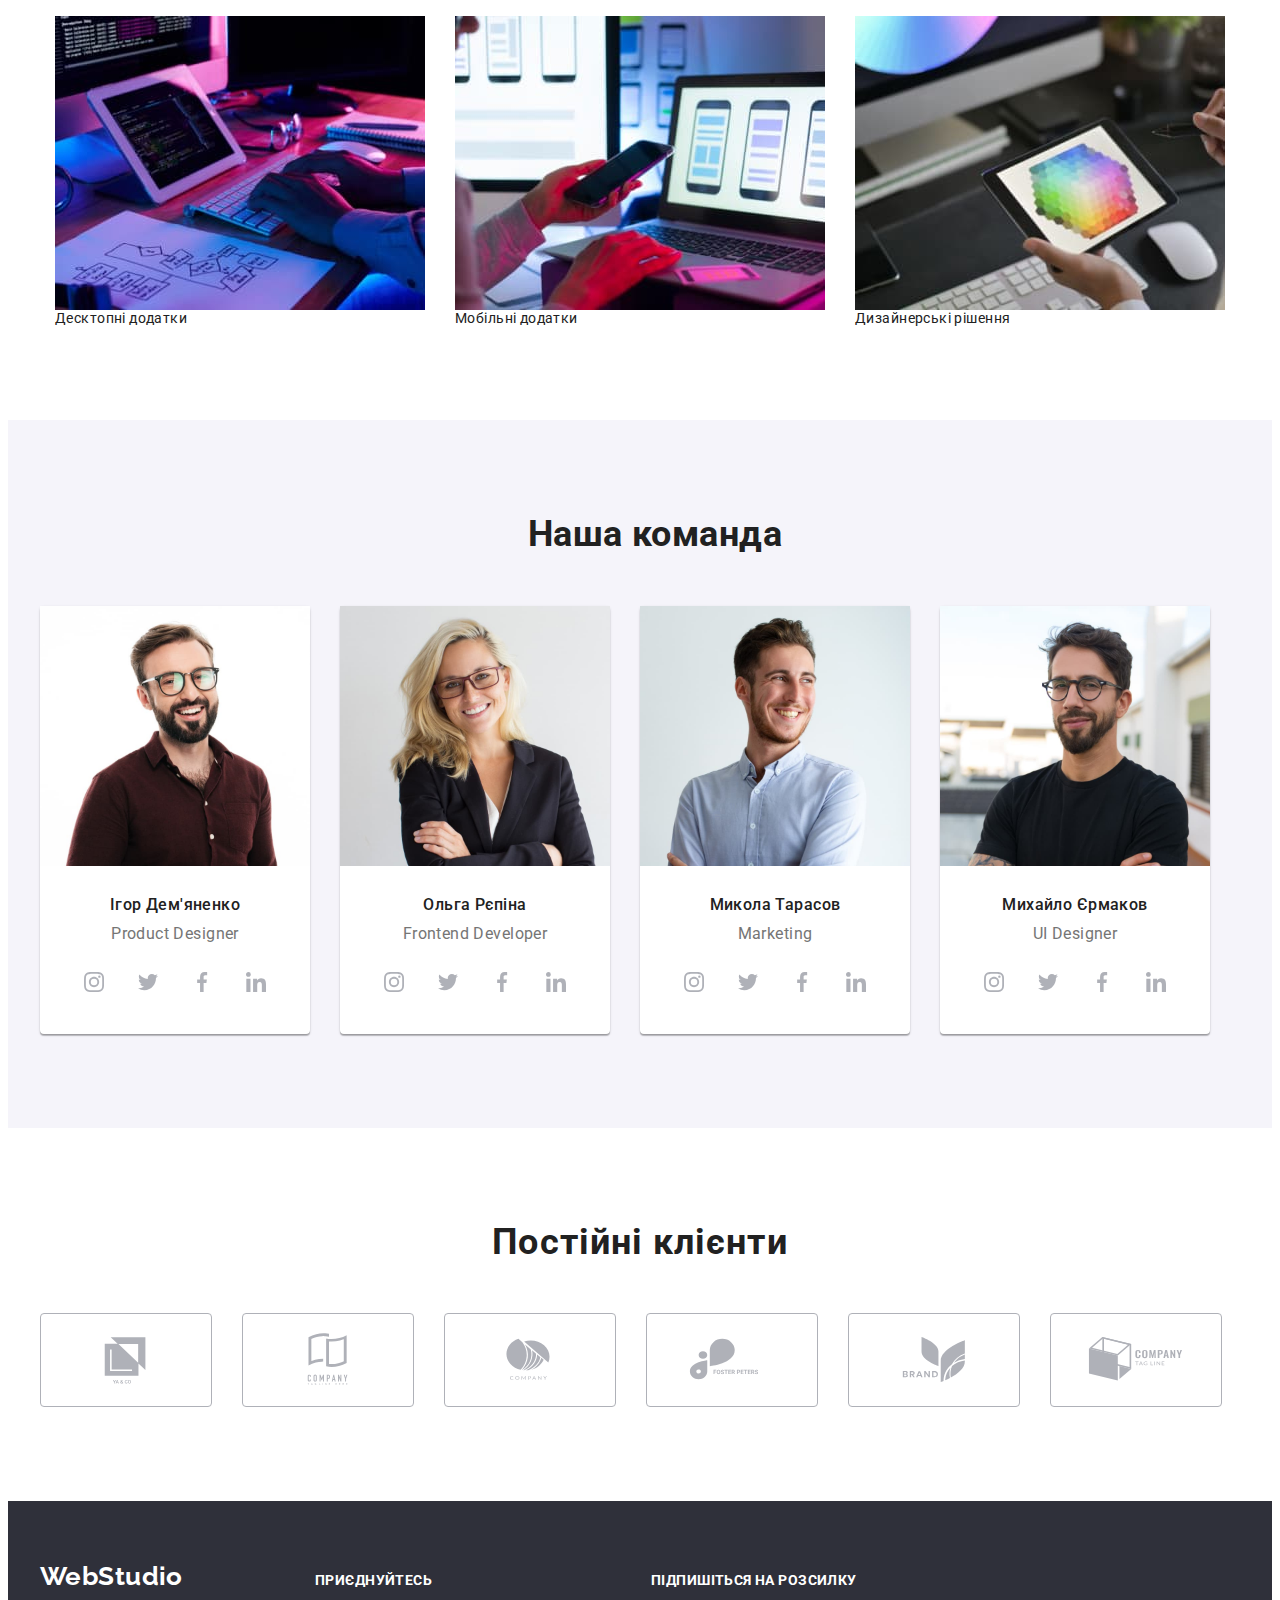
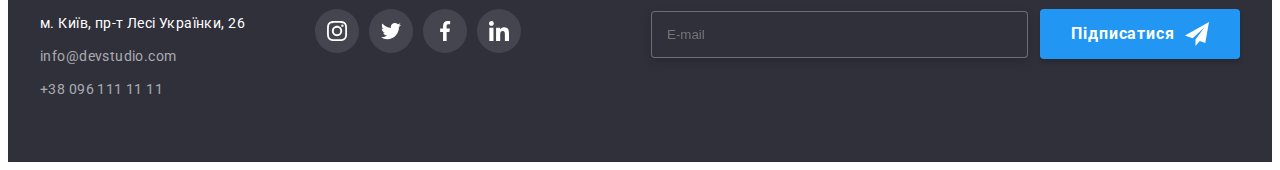
==== commit 07139e34: "заміняє класи по системі ВЕМ" ====
--- a/index.html
+++ b/index.html
@@ -24,29 +24,29 @@
     <header class="page-header">
       <div class="header-conteiner conteiner">
         <nav class="page-navigation">
-          <a class="logo link" href="./index.html"><span class="logo-web">Web</span>Studio</a>
+          <a class="logo link" href="./index.html"><span class="logo__element">Web</span>Studio</a>
           <ul class="menu-list list">
-            <li class="menu-item">
-              <a class="menu-link link current" href="./index.html">Студія</a>
-            </li>
-            <li class="menu-item">
-              <a class="menu-link link" href="./portfolio.html">Портфоліо</a>
-            </li>
-            <li class="menu-item"><a class="menu-link link" href="">Контакти</a></li>
+            <li class="menu-list__item">
+              <a class="menu-list__link link current" href="./index.html">Студія</a>
+            </li>
+            <li class="menu-list__item">
+              <a class="menu-list__link link" href="./portfolio.html">Портфоліо</a>
+            </li>
+            <li class="menu-list__item"><a class="menu-list__link link" href="">Контакти</a></li>
           </ul>
         </nav>
         <ul class="contacts-list list">
-          <li class="contacts-item">
+          <li class="contacts-list__item">
             <a class="header-contacts-email link" href="mailto:info@devstudio.com">
-              <svg lang="en" aria-label="email logo" class="contacts-icon-email">
+              <svg lang="en" aria-label="email logo" class="contacts-list__icon--email">
                 <use href="./images/icons.svg.svg#icon-envelope"></use>
               </svg>
               info@devstudio.com</a
             >
           </li>
-          <li class="contacts-item">
-            <a class="header-contacts-number link" href="tel:+380961111111">
-              <svg lang="en" aria-label="smartphone logo" class="contacts-icon-tell">
+          <li class="contacts-list__item">
+            <a class="header-contacts-number likk" href="tel:+380961111111">
+              <svg lang="en" aria-label="smartphone logo" class="contacts-list__icon--tel">
                 <use href="./images/icons.svg.svg#icon-smartphone"></use>
               </svg>
               +38 096 111 11 11</a
@@ -58,55 +58,55 @@
     <main>
       <section id="stydio" class="baner overlay">
         <div class="page-baner conteiner">
-          <h1 class="baner-text">ЕФЕКТИВНІ РІШЕННЯ ДЛЯ ВАШОГО БІЗНЕСУ</h1>
+          <h1 class="page-baner__title">ЕФЕКТИВНІ РІШЕННЯ ДЛЯ ВАШОГО БІЗНЕСУ</h1>
           <button data-modal-open type="button" class="baner-modal-button">Замовити послугу</button>
         </div>
       </section>
       <section id="benefits" class="benefits section">
         <div class="conteiner">
-          <h2 class="benefits-caption visually-hidden">Наші переваги</h2>
+          <h2 class="benefits__title visually-hidden">Наші переваги</h2>
           <ul class="benefits-list list">
-            <li class="benefits-list-item">
-              <div class="benefits-icon-group">
-                <svg lang="en" aria-label="antenna logo" class="icon-benefits">
+            <li class="benefits-list__item">
+              <div class="benefits-list__icon">
+                <svg lang="en" aria-label="antenna logo" class="benefits-list__icon--svg">
                   <use href="./images/icons.svg.svg#icon-antenna"></use>
                 </svg>
               </div>
-              <h3 class="benefits-subtitle">УВАГА ДО ДЕТАЛЕЙ</h3>
-              <p class="benefits-text">
+              <h3 class="benefits-list__subtitle">УВАГА ДО ДЕТАЛЕЙ</h3>
+              <p class="benefits-list__text">
                 Ідейні міркування, і навіть початок повсякденної роботи з формування позиції.
               </p>
             </li>
-            <li class="benefits-list-item">
-              <div class="benefits-icon-group">
-                <svg lang="en" aria-label="clock logo" class="icon-benefits">
+            <li class="benefits-list__item">
+              <div class="benefits-list__icon">
+                <svg lang="en" aria-label="clock logo" class="benefits-list__icon--svg">
                   <use href="./images/icons.svg.svg#icon-clock"></use>
                 </svg>
               </div>
-              <h3 class="benefits-subtitle">ПУНКТУАЛЬНІСТЬ</h3>
-              <p class="benefits-text">
+              <h3 class="benefits-list__subtitle">ПУНКТУАЛЬНІСТЬ</h3>
+              <p class="benefits-list__text">
                 Завдання організації, особливо рамки і місце навчання кадрів тягне у себе.
               </p>
             </li>
-            <li class="benefits-list-item">
-              <div class="benefits-icon-group">
-                <svg lang="en" aria-label="diagram logo" class="icon-benefits">
+            <li class="benefits-list__item">
+              <div class="benefits-list__icon">
+                <svg lang="en" aria-label="diagram logo" class="benefits-list__icon--svg">
                   <use href="./images/icons.svg.svg#icon-diagram-1"></use>
                 </svg>
               </div>
-              <h3 class="benefits-subtitle">ПЛАНУВАННЯ</h3>
-              <p class="benefits-text">
+              <h3 class="benefits-list__subtitle">ПЛАНУВАННЯ</h3>
+              <p class="benefits-list__text">
                 Так само консультація з широким активом значною мірою зумовлює.
               </p>
             </li>
-            <li class="benefits-list-item">
-              <div class="benefits-icon-group">
-                <svg lang="en" aria-label="astronaut logo" class="icon-benefits">
+            <li class="benefits-list__item">
+              <div class="benefits-list__icon">
+                <svg lang="en" aria-label="astronaut logo" class="benefits-list__icon--svg">
                   <use href="./images/icons.svg.svg#icon-astronaut"></use>
                 </svg>
               </div>
-              <h3 class="benefits-subtitle">СУЧАСНІ ТЕХНОЛОГІЇ</h3>
-              <p class="benefits-text">
+              <h3 class="benefits-list__subtitle">СУЧАСНІ ТЕХНОЛОГІЇ</h3>
+              <p class="benefits-list__text">
                 Значимість цих проблем настільки очевидна, що реалізація планових завдань.
               </p>
             </li>
@@ -115,24 +115,24 @@
       </section>
       <section class="about-us section">
         <div class="conteiner">
-          <h2 class="about-caption conteiner">Чим ми займаємося</h2>
+          <h2 class="about-us__title conteiner">Чим ми займаємося</h2>
           <ul class="about-list list">
-            <li class="about-img">
-              <div class="about-img-overlay">
+            <li class="about-list__img">
+              <div class="img-overlay">
                 <img src="./images/work1.jpg" alt="write code" width="370" />
-                <p class="about-img-overlay-text">Десктопні додатки</p>
-              </div>
-            </li>
-            <li class="about-img">
-              <div class="about-img-overlay">
+                <p class="ing-overlay__text">Десктопні додатки</p>
+              </div>
+            </li>
+            <li class="about-list__img">
+              <div class="img-overlay">
                 <img src="./images/work2.jpg" alt="create maket" width="370" />
-                <p class="about-img-overlay-text">Мобільні додатки</p>
-              </div>
-            </li>
-            <li class="about-img">
-              <div class="about-img-overlay">
+                <p class="ing-overlay__text">Мобільні додатки</p>
+              </div>
+            </li>
+            <li class="about-list__img">
+              <div class="img-overlay">
                 <img src="./images/work3.jpg" alt="design" width="370" />
-                <p class="about-img-overlay-text">Дизайнерські рішення</p>
+                <p class="ing-overlay__text">Дизайнерські рішення</p>
               </div>
             </li>
           </ul>
@@ -140,135 +140,135 @@
       </section>
       <section class="our-team section">
         <div class="conteiner">
-          <h2 class="our-team-caption conteiner">Наша команда</h2>
+          <h2 class="our-team__title conteiner">Наша команда</h2>
           <ul class="workers-list list">
-            <li class="workers-item">
+            <li class="workers-list__item">
               <img src="./images/Igor.jpg" alt=" Фото Ігора Дем'яненко" width="270" height="260" />
-              <div class="team-subtitle">
-                <h3 class="workers-name">Ігор Дем'яненко</h3>
-                <p class="workers-position">Product Designer</p>
-              </div>
-              <ul class="team-link-list list">
-                <li class="team-link-item">
-                  <a class="team-link" href=""
-                    ><svg lang="en" aria-label="instagram logo" class="icon-link">
+              <div class="workers-details">
+                <h3 class="workers-details__name">Ігор Дем'яненко</h3>
+                <p class="workers-details__position">Product Designer</p>
+              </div>
+              <ul class="links-list list">
+                <li class="links-list__item">
+                  <a class="links-list__link" href=""
+                    ><svg lang="en" aria-label="instagram logo" class="links-list__icon">
                       <use href="./images/icons.svg.svg#icon-instagram"></use></svg
                   ></a>
                 </li>
-                <li class="team-link-item">
-                  <a class="team-link" href=""
-                    ><svg lang="en" aria-label="twitter logo" class="icon-link">
+                <li class="links-list__link">
+                  <a class="links-list__link" href=""
+                    ><svg lang="en" aria-label="twitter logo" class="links-list__icon">
                       <use href="./images/icons.svg.svg#icon-twitter"></use></svg
                   ></a>
                 </li>
-                <li class="team-link-item">
-                  <a class="team-link" href=""
-                    ><svg lang="en" aria-label="facebook logo" class="icon-link">
+                <li class="links-list__link">
+                  <a class="links-list__link" href=""
+                    ><svg lang="en" aria-label="facebook logo" class="links-list__icon">
                       <use href="./images/icons.svg.svg#icon-facebook"></use></svg
                   ></a>
                 </li>
-                <li class="team-link-item">
-                  <a class="team-link" href=""
-                    ><svg lang="en" aria-label="linkedin logo" class="icon-link">
+                <li class="links-list__link">
+                  <a class="links-list__link" href=""
+                    ><svg lang="en" aria-label="linkedin logo" class="links-list__icon">
                       <use href="./images/icons.svg.svg#icon-linkedin"></use></svg
                   ></a>
                 </li>
               </ul>
             </li>
-            <li class="workers-item">
+            <li class="workers-list__item">
               <img src="./images/Ola.jpg" alt="Фото Ольги Рєпіной" width="270" height="260" />
-              <div class="team-subtitle">
-                <h3 class="workers-name">Ольга Рєпіна</h3>
-                <p class="workers-position">Frontend Developer</p>
-              </div>
-              <ul class="team-link-list list">
-                <li class="team-link-item">
-                  <a class="team-link" href=""
-                    ><svg lang="en" aria-label="instagram logo" class="icon-link">
+              <div class="workers-details">
+                <h3 class="workers-details__name">Ольга Рєпіна</h3>
+                <p class="workers-details__position">Frontend Developer</p>
+              </div>
+              <ul class="links-list list">
+                <li class="links-list__item">
+                  <a class="links-list__link" href=""
+                    ><svg lang="en" aria-label="instagram logo" class="links-list__icon">
                       <use href="./images/icons.svg.svg#icon-instagram"></use></svg
                   ></a>
                 </li>
-                <li class="team-link-item">
-                  <a class="team-link" href=""
-                    ><svg lang="en" aria-label="twitter logo" class="icon-link">
+                <li class="links-list__link">
+                  <a class="links-list__link" href=""
+                    ><svg lang="en" aria-label="twitter logo" class="links-list__icon">
                       <use href="./images/icons.svg.svg#icon-twitter"></use></svg
                   ></a>
                 </li>
-                <li class="team-link-item">
-                  <a class="team-link" href=""
-                    ><svg lang="en" aria-label="facebook logo" class="icon-link">
+                <li class="links-list__link">
+                  <a class="links-list__link" href=""
+                    ><svg lang="en" aria-label="facebook logo" class="links-list__icon">
                       <use href="./images/icons.svg.svg#icon-facebook"></use></svg
                   ></a>
                 </li>
-                <li class="team-link-item">
-                  <a class="team-link" href=""
-                    ><svg lang="en" aria-label="linkedin logo" class="icon-link">
+                <li class="links-list__link">
+                  <a class="links-list__link" href=""
+                    ><svg lang="en" aria-label="linkedin logo" class="links-list__icon">
                       <use href="./images/icons.svg.svg#icon-linkedin"></use></svg
                   ></a>
                 </li>
               </ul>
             </li>
-            <li class="workers-item">
+            <li class="workers-list__item">
               <img src="./images/Kola.jpg" alt="Фото Миколи Тарасова" width="270" height="260" />
-              <div class="team-subtitle">
-                <h3 class="workers-name">Микола Тарасов</h3>
-                <p class="workers-position">Marketing</p>
-              </div>
-              <ul class="team-link-list list">
-                <li class="team-link-item">
-                  <a class="team-link" href=""
-                    ><svg lang="en" aria-label="instagram logo" class="icon-link">
+              <div class="workers-details">
+                <h3 class="workers-details__name">Микола Тарасов</h3>
+                <p class="workers-details__position">Marketing</p>
+              </div>
+              <ul class="links-list list">
+                <li class="links-list__item">
+                  <a class="links-list__link" href=""
+                    ><svg lang="en" aria-label="instagram logo" class="links-list__icon">
                       <use href="./images/icons.svg.svg#icon-instagram"></use></svg
                   ></a>
                 </li>
-                <li class="team-link-item">
-                  <a class="team-link" href=""
-                    ><svg lang="en" aria-label="twitter logo" class="icon-link">
+                <li class="links-list__link">
+                  <a class="links-list__link" href=""
+                    ><svg lang="en" aria-label="twitter logo" class="links-list__icon">
                       <use href="./images/icons.svg.svg#icon-twitter"></use></svg
                   ></a>
                 </li>
-                <li class="team-link-item">
-                  <a class="team-link" href=""
-                    ><svg lang="en" aria-label="facebook logo" class="icon-link">
+                <li class="links-list__link">
+                  <a class="links-list__link" href=""
+                    ><svg lang="en" aria-label="facebook logo" class="links-list__icon">
                       <use href="./images/icons.svg.svg#icon-facebook"></use></svg
                   ></a>
                 </li>
-                <li class="team-link-item">
-                  <a class="team-link" href=""
-                    ><svg lang="en" aria-label="linkedin logo" class="icon-link">
+                <li class="links-list__link">
+                  <a class="links-list__link" href=""
+                    ><svg lang="en" aria-label="linkedin logo" class="links-list__icon">
                       <use href="./images/icons.svg.svg#icon-linkedin"></use></svg
                   ></a>
                 </li>
               </ul>
             </li>
-            <li class="workers-item">
+            <li class="workers-list__item">
               <img src="./images/Misha.jpg" alt="Фото Михайла Єрмакова" width="270" height="260" />
-              <div class="team-subtitle">
-                <h3 class="workers-name">Михайло Єрмаков</h3>
-                <p class="workers-position">UI Designer</p>
-              </div>
-              <ul class="team-link-list list">
-                <li class="team-link-item">
-                  <a class="team-link" href=""
-                    ><svg lang="en" aria-label="instagram logo" class="icon-link">
+              <div class="workers-details">
+                <h3 class="workers-details__name">Михайло Єрмаков</h3>
+                <p class="workers-details__position">UI Designer</p>
+              </div>
+              <ul class="links-list list">
+                <li class="links-list__item">
+                  <a class="links-list__link" href=""
+                    ><svg lang="en" aria-label="instagram logo" class="links-list__icon">
                       <use href="./images/icons.svg.svg#icon-instagram"></use></svg
                   ></a>
                 </li>
-                <li class="team-link-item">
-                  <a class="team-link" href=""
-                    ><svg lang="en" aria-label="twitter logo" class="icon-link">
+                <li class="links-list__link">
+                  <a class="links-list__link" href=""
+                    ><svg lang="en" aria-label="twitter logo" class="links-list__icon">
                       <use href="./images/icons.svg.svg#icon-twitter"></use></svg
                   ></a>
                 </li>
-                <li class="team-link-item">
-                  <a class="team-link" href=""
-                    ><svg lang="en" aria-label="facebook logo" class="icon-link">
+                <li class="links-list__link">
+                  <a class="links-list__link" href=""
+                    ><svg lang="en" aria-label="facebook logo" class="links-list__icon">
                       <use href="./images/icons.svg.svg#icon-facebook"></use></svg
                   ></a>
                 </li>
-                <li class="team-link-item">
-                  <a class="team-link" href=""
-                    ><svg lang="en" aria-label="linkedin logo" class="icon-link">
+                <li class="links-list__link">
+                  <a class="links-list__link" href=""
+                    ><svg lang="en" aria-label="linkedin logo" class="links-list__icon">
                       <use href="./images/icons.svg.svg#icon-linkedin"></use></svg
                   ></a>
                 </li>
--- a/css/styles.css
+++ b/css/styles.css
@@ -77,10 +77,6 @@
   margin-right: auto;
   padding-left: 15px;
   padding-right: 15px;
-  /* display: flex;
-  flex-wrap: wrap;
-  justify-content: center;
-  align-content: center; */
 }
 
 .section {
@@ -88,16 +84,15 @@
   padding-bottom: 94px;
 }
 
+/* =================HEADER============== */
+
+.page-header {
+  align-items: center;
+  border-bottom: 1px solid #ececec;
+}
+
 .header-conteiner {
   display: flex;
-  align-items: center;
-}
-
-/* =================HEADER============== */
-
-.page-header {
-  align-items: center;
-  border-bottom: 1px solid #ececec;
 }
 
 .page-navigation {
@@ -117,7 +112,7 @@
   letter-spacing: 0.03em;
 }
 
-.logo-web {
+.logo__element {
   color: var(--accent-color);
 }
 
@@ -128,7 +123,7 @@
   padding-left: 0;
 }
 
-.menu-list .link {
+.menu-list__link {
   position: relative;
   padding-top: 32px;
   padding-bottom: 32px;
@@ -141,7 +136,7 @@
   transition: color var(--transition-time-cubic);
 }
 
-.menu-list .link.current {
+.menu-list__link.current {
   color: var(--accent-color);
 }
 
@@ -157,8 +152,8 @@
   background-color: var(--accent-color);
 }
 
-.menu-link:hover,
-.menu-link:focus {
+.menu-list__link:hover,
+.menu-list__link:focus {
   color: var(--accent-color);
 }
 
@@ -205,12 +200,12 @@
   fill: var(--secondary-color);
 }
 
-.contacts-icon-email {
+.contacts-list__icon--email {
   width: 16px;
   height: 12px;
 }
 
-.contacts-icon-tell {
+.contacts-list__icon--tel {
   width: 10px;
   height: 16px;
 }
@@ -254,7 +249,7 @@
   align-items: center;
 }
 
-.baner-text {
+.page-baner__title {
   width: 696px;
   margin-right: auto;
   margin-left: auto;
@@ -293,7 +288,7 @@
 
 /* ===========BENEFITS============= */
 
-.benefits-caption {
+.benefits__title {
   font-style: normal;
   font-weight: var(--primry-font-weight);
   font-size: 36px;
@@ -308,18 +303,18 @@
   column-gap: 30px;
 }
 
-.benefits-list-item {
+.benefits-list__item {
   width: 270px;
 }
 
-.icon-benefits {
+.benefits-list__icon--svg {
   align-items: center;
   justify-content: center;
   width: 70px;
   height: 70px;
 }
 
-.benefits-icon-group {
+.benefits-list__icon {
   display: flex;
   justify-content: center;
   align-items: center;
@@ -330,7 +325,7 @@
   background-color: var(--secondary-background-color);
 }
 
-.benefits-subtitle {
+.benefits-list__subtitle {
   margin-bottom: 10px;
   font-weight: var(--primry-font-weight);
   font-size: 14px;
@@ -338,7 +333,7 @@
   text-transform: uppercase;
 }
 
-.benefits-text {
+.benefits-list__text {
   color: var(--secondary-color);
   font-weight: var(--secondary-font-weight);
   line-height: 1.7em;
@@ -352,11 +347,7 @@
   padding-top: 0;
 }
 
-.about-img {
-  position: relative;
-}
-
-.about-caption {
+.about-us__title {
   margin-bottom: 50px;
   font-weight: var(--primry-font-weight);
   font-size: 36px;
@@ -370,19 +361,11 @@
   justify-content: center;
 }
 
-/* .about-img-overlay {
-  position: absolut;
-  width: 100%;
-  /* background-color: rgba(47, 48, 58, 0.8); */
-/* background-color: #000000;
-  font-weight: var(--primry-font-weight);
-  font-size: var(--primary-font-size);
-  color: var(--other-color);
-  line-height: 1.14;
-  text-align: center;
-  text-transform: uppercase;
-} */
-.about-img-overlay-text {
+.about-list__item {
+  position: relative;
+}
+
+.img-overlay__text {
   display: flex;
   justify-content: center;
   align-items: center;
@@ -408,7 +391,7 @@
   background-color: var(--secondary-background-color);
 }
 
-.our-team-caption {
+.our-team__title {
   margin-bottom: 50px;
   font-weight: var(--primry-font-weight);
   font-size: 36px;
@@ -421,7 +404,7 @@
   display: flex;
 }
 
-.workers-item {
+.workers-list__item {
   background-color: var(--other-color);
   width: 270px;
   box-shadow: 0px 1px 3px rgba(0, 0, 0, 0.12), 0px 1px 1px rgba(0, 0, 0, 0.14),
@@ -429,12 +412,12 @@
   border-radius: 4px;
 }
 
-.team-subtitle {
+.workers-details {
   margin-top: 30px;
   margin-bottom: 16px;
 }
 
-.workers-name {
+.workers-details__name {
   margin-bottom: 10px;
   font-weight: 500;
   font-size: 16px;
@@ -442,7 +425,7 @@
   text-align: center;
 }
 
-.workers-position {
+.workers-details__position {
   color: var(--secondary-color);
   font-weight: var(--secondary-font-weight);
   font-size: 16px;
@@ -450,7 +433,7 @@
   text-align: center;
 }
 
-.team-link-list {
+.links-list {
   display: flex;
   justify-content: center;
   align-items: center;
@@ -458,7 +441,7 @@
   column-gap: 10px;
 }
 
-.team-link {
+.links-list__link {
   width: 44px;
   height: 44px;
   border-radius: 50%;
@@ -469,7 +452,7 @@
   transition: background-color var(--transition-time-cubic);
 }
 
-.icon-link {
+.links-list__icon {
   fill: var(--primary-icon-color);
   width: 20px;
   height: 20px;
@@ -477,13 +460,13 @@
   transition: fill var(--transition-time-cubic);
 }
 
-.team-link:hover,
-.team-link:focus {
+.links-list__link:hover,
+.links-list__link:focus {
   background-color: var(--accent-color);
 }
 
-.team-link:hover .icon-link,
-.team-link:focus .icon-link {
+.links-list__link:hover .links-list__icon,
+.links-list__link:focus .links-list__icon {
   fill: var(--other-color);
 }
 
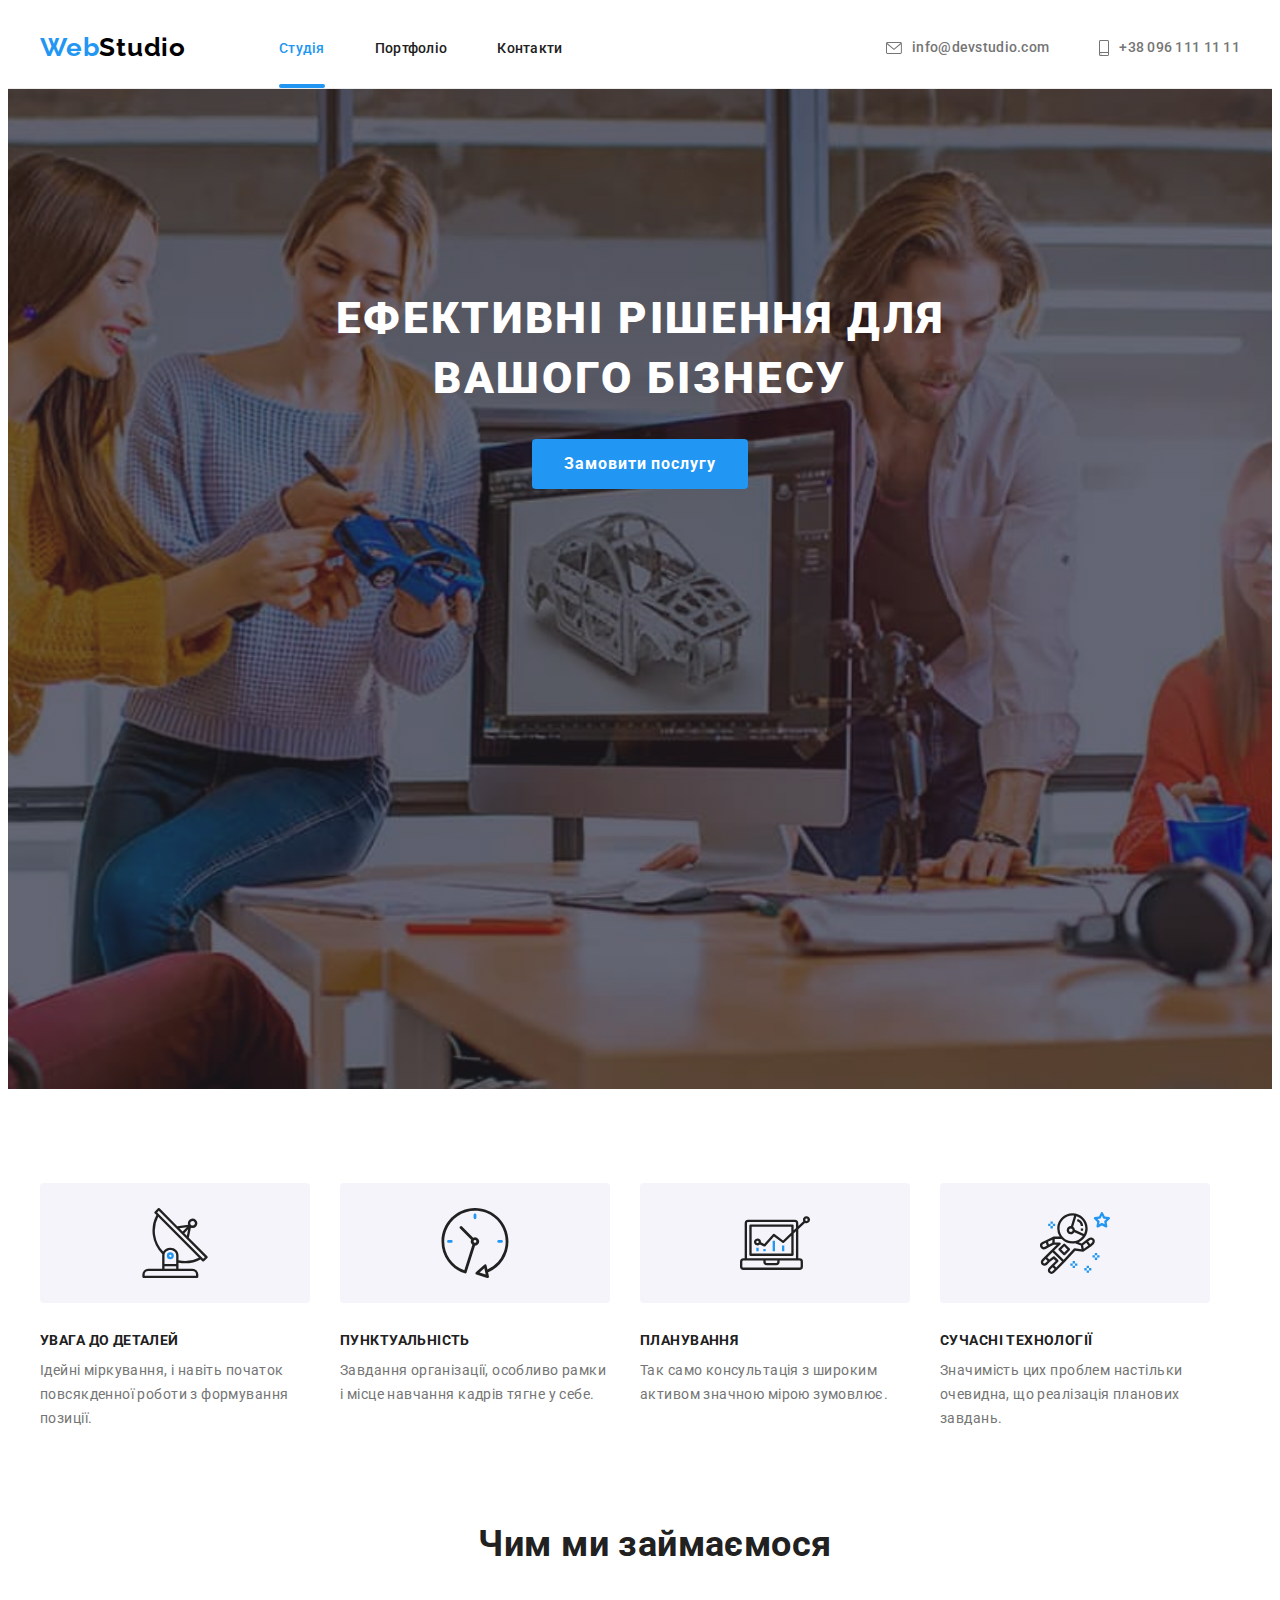
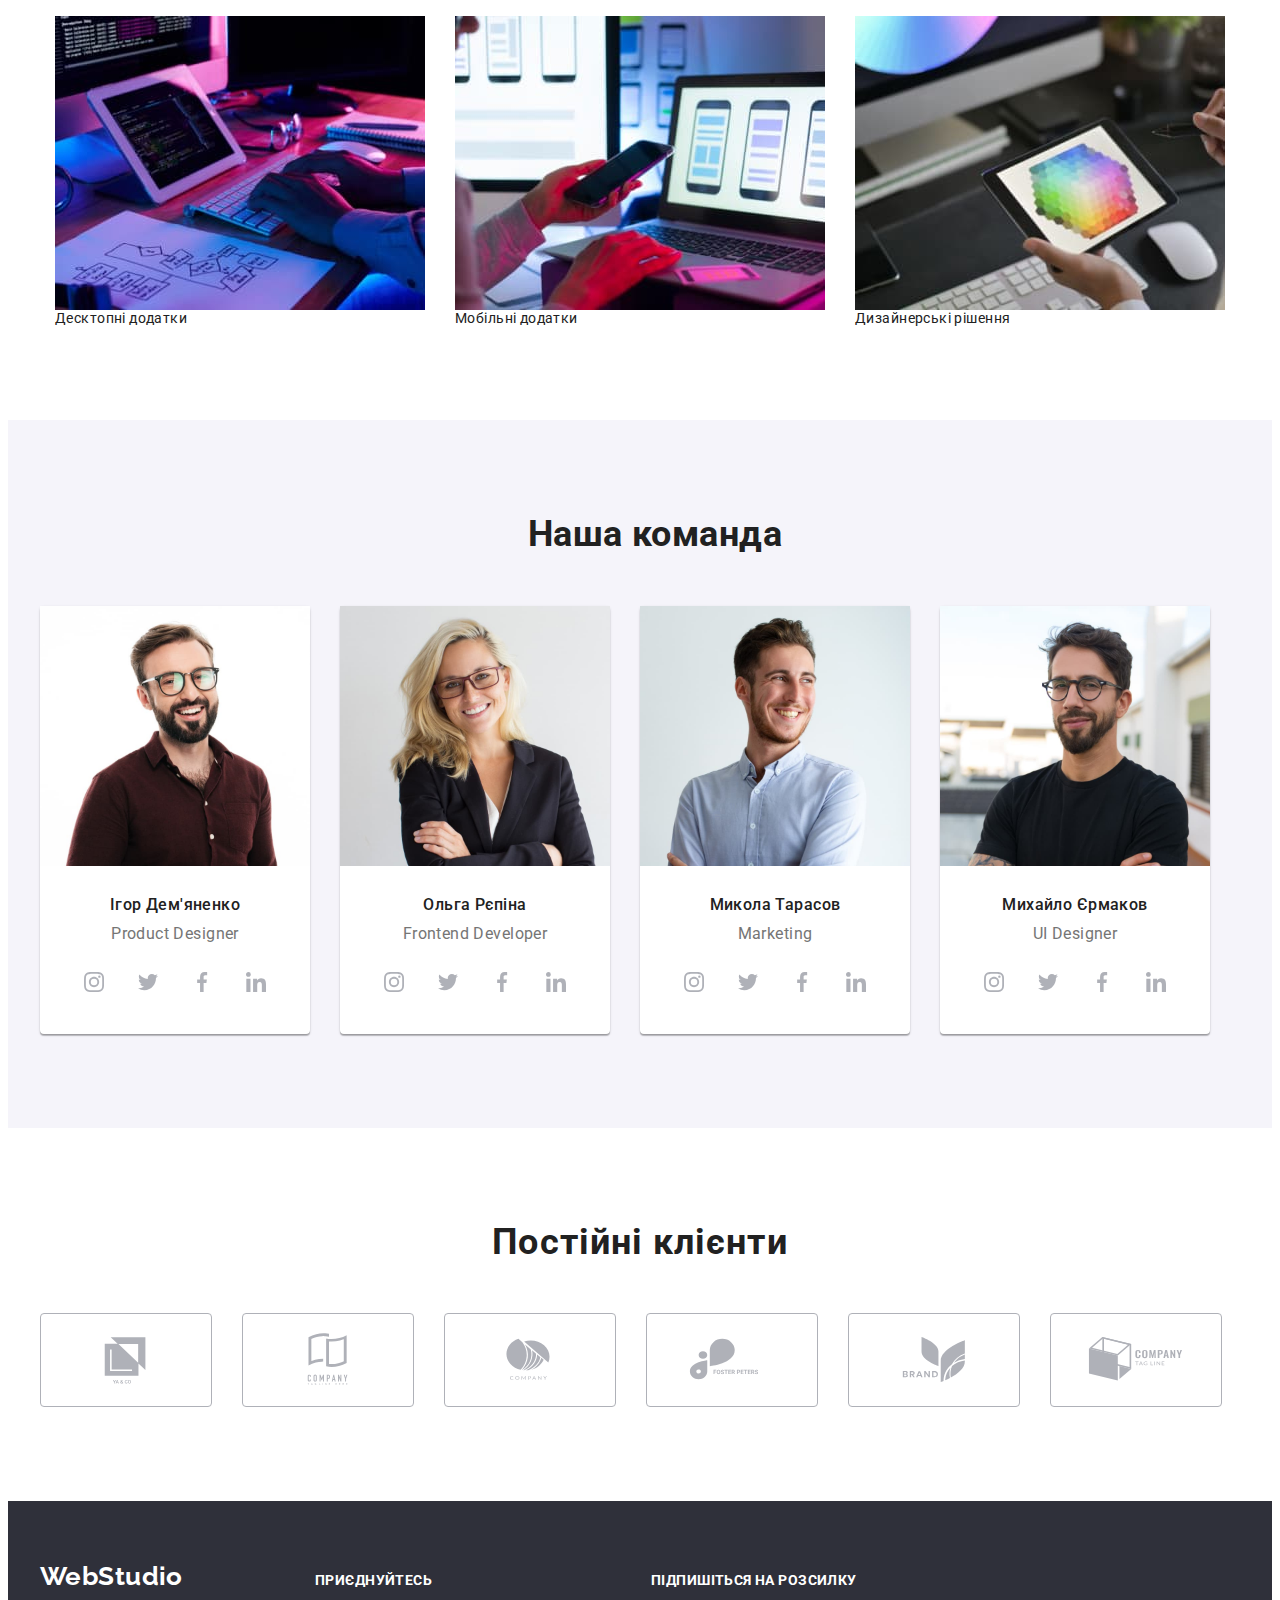
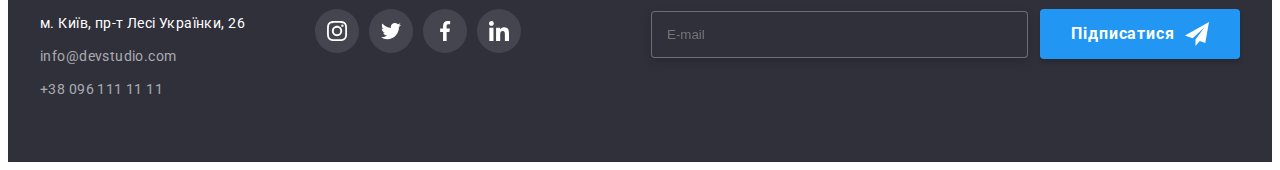
==== commit 1374539d: "додає процесор SASS" ====
--- a/index.html
+++ b/index.html
@@ -18,6 +18,7 @@
       crossorigin="anonymous"
       referrerpolicy="no-referrer"
     />
+    <link rel="stylesheet" href="./css/main.min.css" />
     <link rel="stylesheet" href="./css/styles.css" />
   </head>
   <body>
@@ -37,16 +38,16 @@
         </nav>
         <ul class="contacts-list list">
           <li class="contacts-list__item">
-            <a class="header-contacts-email link" href="mailto:info@devstudio.com">
-              <svg lang="en" aria-label="email logo" class="contacts-list__icon--email">
+            <a class="page-header__email link" href="mailto:info@devstudio.com">
+              <svg lang="en" aria-label="email logo" class="page-header__email--icon">
                 <use href="./images/icons.svg.svg#icon-envelope"></use>
               </svg>
               info@devstudio.com</a
             >
           </li>
           <li class="contacts-list__item">
-            <a class="header-contacts-number likk" href="tel:+380961111111">
-              <svg lang="en" aria-label="smartphone logo" class="contacts-list__icon--tel">
+            <a class="page-header__tel link" href="tel:+380961111111">
+              <svg lang="en" aria-label="smartphone logo" class="page-header__tel--icon">
                 <use href="./images/icons.svg.svg#icon-smartphone"></use>
               </svg>
               +38 096 111 11 11</a
@@ -59,7 +60,9 @@
       <section id="stydio" class="baner overlay">
         <div class="page-baner conteiner">
           <h1 class="page-baner__title">ЕФЕКТИВНІ РІШЕННЯ ДЛЯ ВАШОГО БІЗНЕСУ</h1>
-          <button data-modal-open type="button" class="baner-modal-button">Замовити послугу</button>
+          <button data-modal-open type="button" class="button button__baner">
+            Замовити послугу
+          </button>
         </div>
       </section>
       <section id="benefits" class="benefits section">
@@ -396,7 +399,7 @@
                 type="email"
                 placeholder="E-mail"
               />
-              <button class="subscribe-button" type="submit">
+              <button class="button button__subscribe" type="submit">
                 Підписатися
                 <svg class="send-icon" width="24" height="24">
                   <use href="./images/icons.svg.svg#icon-send"></use>
@@ -409,7 +412,7 @@
     </footer>
     <div data-modal class="backdrop is-hidden">
       <div class="modal">
-        <button data-modal-close class="modal-close-button">
+        <button data-modal-close class="button button__modal--close">
           <svg class="close-icon" width="18" height="18">
             <use href="./images/icons.svg.svg#icon-close-icon"></use>
           </svg>
@@ -463,7 +466,7 @@
               Погоджуюся з розсилкою та приймаю
               <a class="checkbox-policy" href="">Умови договору</a>
             </label>
-            <button class="modal-button-send" type="submit">Відправити</button>
+            <button class="button button__modal--send" type="submit">Відправити</button>
           </form>
         </div>
       </div>
--- a/css/main.min.css
+++ b/css/main.min.css
@@ -0,0 +1 @@
+.visually-hidden{position:absolute;white-space:nowrap;width:1px;height:1px;overflow:hidden;border:0;padding:0;clip:rect(0 0 0 0);clip-path:inset(50%);margin:-1px}:root{--main-font-family: "Roboto", sans-serif;--secondary-font-family: "Raleway", sans-serif;--primry-font-weight: 700;--secondary-font-weight: 400;--primary-font-size: 14px;--main-color: #212121;--secondary-color: #757575;--accent-color: #2196f3;--other-color: #ffffff;--logo-color: #000000;--primary-background-color: #2f303a;--secondary-background-color: #f5f4fa;--primary-icon-color: #afb1b8;--transition-time-cubic: 250ms cubic-bezier(0.4, 0, 0.2, 1)}h1,h2,h3,h4,h5,h6,p{margin-top:0;margin-bottom:0}ul,ol{margin:0;padding:0}button{cursor:pointer}img{display:block;max-width:100%;height:auto}.link{text-decoration:none}.list{list-style:none}body{font-family:"Roboto",sans-serif;font-size:var(--primary-font-size);letter-spacing:.03em;color:var(--main-color);background-color:var(--other-color)}.conteiner{width:1200px;margin-left:auto;margin-right:auto;padding-left:15px;padding-right:15px}.section{padding-top:94px;padding-bottom:94px}.button{display:flex;justify-content:center;align-items:center;font-family:var(--main-font);background-color:var(--accent-color);color:var(--other-color);cursor:pointer;font-weight:var(--primry-font-weight);font-size:16px;line-height:1.875em;border:0;border-radius:4px;letter-spacing:.06em}.button__baner{padding:10px 32px;transition:color var(--transition-time-cubic),background-color var(--transition-time-cubic)}.button__baner:hover,.button__baner:focus{background-color:#188ce8;color:var(--other-color)}.button__subscribe{width:200px;padding-top:10px;padding-bottom:10px;box-shadow:0px 4px 4px rgba(0,0,0,.15)}.button__services{padding:6px 22px;font-weight:500;line-height:1.6;background-color:var(--secondary-background-color);color:var(--main-color);transition:background-color var(--transition-time-cubic),color var(--transition-time-cubic),box-shadow var(--transition-time-cubic)}.button__services:hover,.button__services:focus{background-color:var(--accent-color);color:var(--other-color);box-shadow:0px 3px 1px rgba(0,0,0,.1),0px 1px 2px rgba(0,0,0,.08),0px 2px 2px rgba(0,0,0,.12)}.button__modal--close{position:absolute;right:8px;top:8px;width:30px;height:30px;border-radius:50%;padding:0;background-color:rgba(0,0,0,0);border:1px solid rgba(0,0,0,.1);transition:fill var(--transition-time-cubic)}.button__modal--close:hover,.button__modal--close:focus{fill:var(--accent-color)}.button__modal--send{width:200px;margin-top:30px;padding-top:10px;padding-bottom:10px;margin-right:auto;margin-left:auto;box-shadow:0px 4px 4px rgba(0,0,0,.15);transition:background var(--transition-time-cubic)}.button__modal--send:hover,.button__modal--send:focus{background:#188ce8}.logo{margin-right:93px;padding-top:24px;padding-bottom:24px;color:var(--logo-color);font-family:"Raleway";font-style:normal;font-weight:700;font-size:26px;line-height:31px;letter-spacing:.03em}.logo__element{color:var(--accent-color)}.page-header{align-items:center;border-bottom:1px solid #ececec}.header-conteiner{display:flex}.page-navigation{display:flex}.menu-list{display:flex;column-gap:50px;align-items:center;padding-left:0}.menu-list__link{position:relative;padding-top:32px;padding-bottom:32px;color:var(--main-color);font-weight:500;font-size:14px;line-height:1.14em;letter-spacing:.02em;transition:color var(--transition-time-cubic)}.menu-list__link.current{color:var(--accent-color)}.current::after{display:inline-block;position:absolute;content:"";bottom:0;left:0;width:100%;height:4px;border-radius:2px;background-color:var(--accent-color)}.menu-list__link:hover,.menu-list__link:focus{color:var(--accent-color)}.contacts-list{margin-left:auto;display:flex;column-gap:50px;padding-left:0;font-weight:500;line-height:1.14em;letter-spacing:.02em}.page-header__email,.page-header__tel{display:flex;justify-content:center;align-items:center;padding-top:32px;padding-bottom:32px;color:var(--secondary-color);font-weight:500;transition:color var(--transition-time-cubic)}.page-header__email:hover,.page-header__email:focus{color:var(--accent-color)}.page-header__tel:hover,.page-header__tel:focus{color:var(--accent-color)}.page-header__email--icon,.page-header__tel--icon{margin-right:10px;fill:var(--secondary-color)}.page-header__email--icon{width:16px;height:12px}.page-header__tel--icon{width:10px;height:16px}.page-header__email:hover .page-header__email--icon,.page-header__email:focus .page-header__email--icon{fill:var(--accent-color)}.page-header__tel:hover .page-header__tel--icon,.page-header__tel:focus .page-header__tel--icon{fill:var(--accent-color)}.baner{padding-top:200px;padding-bottom:200px;background-color:var(--primary-background-color);color:var(--other-color)}.overlay{max-width:1600px;height:600px;margin-left:auto;margin-right:auto;background-color:#c4c4c4;background-image:linear-gradient(rgba(47, 48, 58, 0.4), rgba(47, 48, 58, 0.4)),url("../images/baner-img.jpg");background-position:center;background-size:cover}.page-baner{display:flex;flex-direction:column;align-items:center}.page-baner__title{width:696px;margin-right:auto;margin-left:auto;margin-bottom:30px;align-items:center;font-weight:900;font-size:44px;line-height:1.36;text-align:center;letter-spacing:.06em;text-transform:uppercase}.benefits__title{font-style:normal;font-weight:var(--primry-font-weight);font-size:36px;line-height:1.16em;text-align:center}.benefits-list{display:flex;font-weight:var(--primry-font-weight);line-height:1.14em;column-gap:30px}.benefits-list__item{width:270px}.benefits-list__icon--svg{align-items:center;justify-content:center;width:70px;height:70px}.benefits-list__icon{display:flex;justify-content:center;align-items:center;margin-bottom:30px;border-radius:4px;width:270px;height:120px;background-color:var(--secondary-background-color)}.benefits-list__subtitle{margin-bottom:10px;font-weight:var(--primry-font-weight);font-size:14px;line-height:1.14em;text-transform:uppercase}.benefits-list__text{color:var(--secondary-color);font-weight:var(--secondary-font-weight);line-height:1.7em}.about-us{padding-top:0}.about-us__title{margin-bottom:50px;font-weight:var(--primry-font-weight);font-size:36px;line-height:1.16em;text-align:center}.about-list{column-gap:30px;display:flex;justify-content:center}.about-list__item{position:relative}.img-overlay__text{display:flex;justify-content:center;align-items:center;position:absolute;bottom:0;left:0;width:100%;height:70px;background-color:rgba(47,48,58,.8);color:var(--other-color);font-weight:var(--primry-font-weight);font-size:var(--primary-font-size);line-height:1.14;text-align:center;text-transform:uppercase}.our-team{background-color:var(--secondary-background-color)}.our-team__title{margin-bottom:50px;font-weight:var(--primry-font-weight);font-size:36px;line-height:1.16em;text-align:center}.workers-list{column-gap:30px;display:flex}.workers-list__item{background-color:var(--other-color);width:270px;box-shadow:0px 1px 3px rgba(0,0,0,.12),0px 1px 1px rgba(0,0,0,.14),0px 2px 1px rgba(0,0,0,.2);border-radius:4px}.workers-details{margin-top:30px;margin-bottom:16px}.workers-details__name{margin-bottom:10px;font-weight:500;font-size:16px;line-height:1.18;text-align:center}.workers-details__position{color:var(--secondary-color);font-weight:var(--secondary-font-weight);font-size:16px;line-height:1.18;text-align:center}.links-list{display:flex;justify-content:center;align-items:center;margin-bottom:30px;column-gap:10px}.links-list__link{width:44px;height:44px;border-radius:50%;display:flex;justify-content:center;align-items:center;transition:background-color var(--transition-time-cubic)}.links-list__icon{fill:var(--primary-icon-color);width:20px;height:20px;transition:fill var(--transition-time-cubic)}.links-list__link:hover,.links-list__link:focus{background-color:var(--accent-color)}.links-list__link:hover .links-list__icon,.links-list__link:focus .links-list__icon{fill:var(--other-color)}.regular-customers .customers-caption{font-family:var(--main-font-family);font-weight:var(--primry-font-weight);font-size:36px;line-height:1.16;text-align:center;letter-spacing:.03em;margin-bottom:50px}.castomers-list{display:inline-flex;justify-content:center;align-items:center;column-gap:30px}.customers-link{display:flex;justify-content:center;align-items:center;width:170px;height:92px;border:1px solid var(--primary-icon-color);border-radius:4px;transition:border-color var(--transition-time-cubic)}.icon-logo{width:106px;height:60px;fill:var(--primary-icon-color);transition:fill var(--transition-time-cubic)}.customers-link:hover,.customers-link:focus{border-color:var(--accent-color)}.customers-link:hover .icon-logo,.customers-link:focus .icon-logo{fill:var(--accent-color)}.footer{padding-top:60px;padding-bottom:60px;background-color:var(--primary-background-color);flex-direction:column;justify-content:flex-start}.footer-content{margin-right:auto;display:flex;align-items:baseline}.footer-content-address{display:flex;flex-direction:column;justify-content:center;align-content:flex-start}.footer-content-link{margin-left:70px}.logo-footer{margin-bottom:20px;justify-content:flex-start;color:var(--other-color);font-family:var(--secondary-font-family);font-weight:var(--primry-font-weight);font-size:26px;line-height:1.19}.address{justify-content:flex-start}.address-list{display:flex;flex-direction:column;justify-content:flex-start;font-style:normal;font-weight:var(--secondary-font-weight);line-height:1.7}.address-list-item:not(:last-child){margin-bottom:9px}.address-map{color:var(--other-color);font-weight:var(--secondary-font-weight);line-height:1.7}.footer-contacts-email,.footer-contacts-number{color:rgba(255,255,255,.6);font-weight:var(--secondary-font-weight);line-height:1.7;transition:color var(--transition-time-cubic)}.footer-contacts-email:hover,.footer-contacts-email:focus{color:var(--accent-color)}.footer-contacts-number:hover,.footer-contacts-number:focus{color:var(--accent-color)}.sdudio-social-group{display:flex;justify-content:center;align-items:flex-start}.studio-link-list{margin-top:20px;column-gap:10px;display:flex;justify-content:center;align-items:center}.studio-caption{font-weight:var(--primry-font-weight);color:var(--other-color);font-style:normal;font-size:var(--primary-font-size);line-height:1.14;letter-spacing:.03em;text-transform:uppercase;margin-bottom:20px}.studio-link{width:44px;height:44px;border-radius:50%;background-color:rgba(255,255,255,.1);display:flex;justify-content:center;align-items:center;transition:background-color var(--transition-time-cubic)}.studio-link:hover,.studio-link:focus{background-color:var(--accent-color)}.icon-studio-link{width:20px;height:20px;fill:var(--other-color)}.subscribe{margin-left:auto}.subscribe-title{margin-bottom:20px;display:block;font-weight:var(--primry-font-weight);font-size:var(--primary-font-size);line-height:1.14;text-transform:uppercase;color:var(--other-color)}.subscribe-tap{display:flex;align-items:center;padding:0;margin:0}.subscribe-input{width:358px;padding-top:15px;padding-bottom:15px;padding-left:15px;margin-right:12px;color:var(--other-color);background-color:var(--primary-background-color);border:1px solid rgba(255,255,255,.3);border-radius:4px;outline:none;filter:drop-shadow(0px 4px 4px rgba(0, 0, 0, 0.15))}.send-icon{margin-left:10px;fill:var(--other-color)}.backdrop{position:fixed;top:0;left:0;width:100%;height:100%;z-index:666;background-color:rgba(0,0,0,.2);transition:opacity 500ms cubic-bezier(0.03, 0.99, 0.87, 0.75),visibility 500ms cubic-bezier(0.03, 0.99, 0.87, 0.75)}.is-hidden{opacity:0;visibility:hidden;pointer-events:none}.modal{position:absolute;top:50%;left:50%;transform:translate(-50%, -50%);width:528px;background-color:var(--other-color)}.modal-title{display:block;margin-bottom:12px;font-weight:var(--primry-font-weight);font-size:20px;line-height:1.15;text-align:center}.modal-form-label{margin-bottom:10px;display:flex;flex-direction:column}.modal-content{padding:40px}.modal-form-label-text{margin-bottom:4px;font-weight:var(--secondary-font-weight);font-size:12px;line-height:1.16;letter-spacing:.01em;color:var(--secondary-color)}.modal-form-input{padding-left:42px;width:100%;height:40px;border:1px solid rgba(33,33,33,.2);border-radius:4px;outline:none;transition:border-color var(--transition-time-cubic)}.modal-form-input:focus{border-color:var(--accent-color)}.modal-form-input:focus+.modal-form-icon{fill:var(--accent-color)}.modal-input-box{position:relative}.modal-form-icon-svg{position:absolute;top:50%;left:12px;transform:translateY(-50%);width:18px;height:18px;transition:fill var(--transition-time-cubic)}.modal-user-textarea{width:100%;height:120px;padding-left:16px;padding-top:12px;resize:none;border:1px solid rgba(33,33,33,.2);border-radius:4px;outline:none;transition:border-color var(--transition-time-cubic)}.modal-user-textarea:focus{border-color:var(--accent-color)}.modal-form-checkbox-label{display:flex;align-items:center;justify-content:center;font-weight:var(--secondary-font-weight);font-size:var(--primary-font-size);line-height:1.71;color:var(--secondary-color)}.modal-form-checkbox-icon{width:16px;height:15px;fill:#fff;border:2px solid #000;border-radius:3px;margin-right:8px}.modal-form-checkbox-input{appearance:none}.modal-form-checkbox-input:checked+.modal-form-checkbox-icon{fill:var(--accent-color);border:none}.checkbox-policy{color:var(--accent-color)}/*# sourceMappingURL=main.min.css.map */--- a/css/styles.css
+++ b/css/styles.css
@@ -1,92 +1,129 @@
-:root {
-  --main-font-family: 'Roboto', sans-serif;
-  --secondary-font-family: 'Raleway', sans-serif;
-  --primry-font-weight: 700;
-  --secondary-font-weight: 400;
-  --primary-font-size: 14px;
-  --main-color: #212121;
-  --secondary-color: #757575;
-  --accent-color: #2196f3;
-  --other-color: #ffffff;
-  --logo-color: #000000;
-  --primary-background-color: #2f303a;
-  --secondary-background-color: #f5f4fa;
-  --primary-icon-color: #afb1b8;
-  --transition-time-cubic: 250ms cubic-bezier(0.4, 0, 0.2, 1);
-}
-
-h1,
-h2,
-h3,
-h4,
-h5,
-h6,
-p {
-  margin-top: 0;
-  margin-bottom: 0;
-}
-
-ul,
-ol {
-  margin: 0;
+/* .baner-modal-button {
+  display: flex;
+  justify-content: center;
+  align-items: center;
+  padding: 10px 32px;
+  font-family: var(--main-font);
+  background-color: var(--accent-color);
+  color: var(--other-color);
+  cursor: pointer;
+  font-weight: var(--primry-font-weight);
+  font-size: 16px;
+  line-height: 1.875em;
+  border: 0;
+  border-radius: 4px;
+  letter-spacing: 0.06em;
+
+  transition: color var(--transition-time-cubic), background-color var(--transition-time-cubic);
+}
+
+.baner-modal-button:hover,
+.baner-modal-button:focus {
+  background-color: #188ce8;
+  color: var(--other-color);
+}
+
+.subscribe-button {
+  display: flex;
+  align-items: center;
+  justify-content: center;
+  width: 200px;
+  padding-top: 10px;
+  padding-bottom: 10px;
+  background-color: var(--accent-color);
+  box-shadow: 0px 4px 4px rgba(0, 0, 0, 0.15);
+  border-radius: 4px;
+  border: none;
+  letter-spacing: 0.06em;
+
+  color: var(--other-color);
+  font-family: var(--main-font-family);
+  font-weight: var(--primry-font-weight);
+  font-size: 16px;
+  line-height: 1.875;
+}
+
+.services-nav-button {
+  display: flex;
+  justify-content: center;
+  align-items: center;
+  border: 0;
+  border-radius: 4px;
+  padding: 6px 22px;
+  font-family: var(--main-font-family);
+  font-weight: 500;
+  font-size: 16px;
+  line-height: 1.6;
+  text-align: center;
+  cursor: pointer;
+
+  transition: background-color var(--transition-time-cubic), color var(--transition-time-cubic),
+    box-shadow var(--transition-time-cubic);
+}
+
+.services-nav-button:hover,
+.services-nav-button:focus {
+  background-color: var(--accent-color);
+  color: var(--other-color);
+  box-shadow: 0px 3px 1px rgba(0, 0, 0, 0.1), 0px 1px 2px rgba(0, 0, 0, 0.08),
+    0px 2px 2px rgba(0, 0, 0, 0.12);
+}
+
+.modal-close-button {
+  position: absolute;
+  right: 8px;
+  top: 8px;
+  display: flex;
+  justify-content: center;
+  align-items: center;
+  width: 30px;
+  height: 30px;
+  border-radius: 50%;
   padding: 0;
-}
-
-button {
-  cursor: pointer;
-}
-
-img {
-  display: block;
-  max-width: 100%;
-  height: auto;
-}
-
-.link {
-  text-decoration: none;
-}
-
-.list {
-  list-style: none;
-}
-
-.visually-hidden {
-  position: absolute;
-  white-space: nowrap;
-  width: 1px;
-  height: 1px;
-  overflow: hidden;
-  border: 0;
-  padding: 0;
-  clip: rect(0 0 0 0);
-  clip-path: inset(50%);
-  margin: -1px;
-}
-/* ========================= */
-body {
-  font-family: 'Roboto', sans-serif;
-  font-size: var(--primary-font-size);
-  letter-spacing: 0.03em;
-  color: var(--main-color);
-  background-color: var(--other-color);
-}
-
-.conteiner {
-  width: 1200px;
+  background-color: transparent;
+  border: 1px solid rgba(0, 0, 0, 0.1);
+
+  transition: fill var(--transition-time-cubic);
+}
+
+.modal-close-button:hover,
+.modal-close-button:focus {
+  fill: var(--accent-color);
+}
+
+.modal-button-send {
+  display: flex;
+  justify-content: center;
+  align-items: center;
+  width: 200px;
+  margin-right: auto;
   margin-left: auto;
-  margin-right: auto;
-  padding-left: 15px;
-  padding-right: 15px;
-}
-
-.section {
-  padding-top: 94px;
-  padding-bottom: 94px;
-}
+  margin-top: 30px;
+  padding-top: 10px;
+  padding-bottom: 10px;
+  color: var(--other-color);
+  background-color: var(--accent-color);
+  border: none;
+  box-shadow: 0px 4px 4px rgba(0, 0, 0, 0.15);
+  border-radius: 4px;
+
+  font-family: var(--main-font-family);
+  font-weight: var(--primry-font-weight);
+  font-size: 16px;
+  line-height: 1.87;
+  letter-spacing: 0.06em;
+
+  transition: background var(--transition-time-cubic);
+}
+
+.modal-button-send:hover,
+.modal-button-send:focus {
+  background: #188ce8;
+} */
 
 /* =================HEADER============== */
 
-.page-header {
+/* .page-header {
   align-items: center;
   border-bottom: 1px solid #ececec;
 }
@@ -167,35 +204,32 @@
   letter-spacing: 0.02em;
 }
 
-.contacts-list .header-contacts-email,
-.header-contacts-number {
-  color: var(--secondary-color);
-  font-weight: 500;
-
-  transition: color var(--transition-time-cubic);
-}
-
-.header-contacts-email,
-.header-contacts-number {
+.contacts-list__link--email,
+.contacts-list__link--tel {
   display: flex;
   justify-content: center;
   align-items: center;
   padding-top: 32px;
   padding-bottom: 32px;
-}
-
-.header-contacts-email:hover,
-.header-contacts-email:focus {
-  color: var(--accent-color);
-}
-
-.header-contacts-number:hover,
-.header-contacts-number:focus {
-  color: var(--accent-color);
-}
-
-.contacts-icon-email,
-.contacts-icon-tell {
+
+  color: var(--secondary-color);
+  font-weight: 500;
+
+  transition: color var(--transition-time-cubic);
+}
+
+.contacts-list__link--email:hover,
+.contacts-list__link--email:focus {
+  color: var(--accent-color);
+}
+
+.contacts-list__link--tel:hover,
+.contacts-list__link--tel:focus {
+  color: var(--accent-color);
+}
+
+.contacts-list__icon--email,
+.contacts-list__icon--tel {
   margin-right: 10px;
   fill: var(--secondary-color);
 }
@@ -210,824 +244,46 @@
   height: 16px;
 }
 
-.header-contacts-email:hover .contacts-icon-email,
-.header-contacts-email:focus .contacts-icon-email {
+.contacts-list__link--email:hover .contacts-list__icon--email,
+.contacts-list__link--email:focus .contacts-list__icon--email {
   fill: var(--accent-color);
 }
 
-.header-contacts-number:hover .contacts-icon-tell,
-.header-contacts-number:focus .contacts-icon-tell {
+.contacts-list__link--tel:hover .contacts-list__icon--tel,
+.contacts-list__link--tel:focus .contacts-list__icon--tel {
   fill: var(--accent-color);
-}
+} */
 
 /* ==============HEADER============= */
 
 /* =============MAIN================ */
 /* ==============BANER=============== */
-.baner {
-  padding-top: 200px;
-  padding-bottom: 200px;
-  background-color: var(--primary-background-color);
-  color: var(--other-color);
-}
-
-.overlay {
-  max-width: 1600px;
-  height: 600px;
-  margin-left: auto;
-  margin-right: auto;
-  background-color: #c4c4c4;
-  background-image: linear-gradient(rgba(47, 48, 58, 0.4), rgba(47, 48, 58, 0.4)),
-    url('../images/baner-img.jpg');
-  background-position: center;
-  background-size: cover;
-}
-
-.page-baner {
-  display: flex;
-  flex-direction: column;
-  align-items: center;
-}
-
-.page-baner__title {
-  width: 696px;
-  margin-right: auto;
-  margin-left: auto;
-  margin-bottom: 30px;
-  align-items: center;
-  font-weight: 900;
-  font-size: 44px;
-  line-height: 1.36;
-  text-align: center;
-  letter-spacing: 0.06em;
-  text-transform: uppercase;
-}
-
-.baner-modal-button {
-  padding: 10px 32px;
-  font-family: var(--main-font);
-  background-color: var(--accent-color);
-  color: var(--other-color);
-  cursor: pointer;
-  font-weight: var(--primry-font-weight);
-  font-size: 16px;
-  line-height: 1.875em;
-  border: 0;
-  border-radius: 4px;
-  letter-spacing: 0.06em;
-
-  transition: color var(--transition-time-cubic), background-color var(--transition-time-cubic);
-}
-
-.baner-modal-button:hover,
-.baner-modal-button:focus {
-  background-color: #188ce8;
-  color: var(--other-color);
-}
+
 /* ===========BANER============= */
 
 /* ===========BENEFITS============= */
 
-.benefits__title {
-  font-style: normal;
-  font-weight: var(--primry-font-weight);
-  font-size: 36px;
-  line-height: 1.16em;
-  text-align: center;
-}
-
-.benefits-list {
-  display: flex;
-  font-weight: var(--primry-font-weight);
-  line-height: 1.14em;
-  column-gap: 30px;
-}
-
-.benefits-list__item {
-  width: 270px;
-}
-
-.benefits-list__icon--svg {
-  align-items: center;
-  justify-content: center;
-  width: 70px;
-  height: 70px;
-}
-
-.benefits-list__icon {
-  display: flex;
-  justify-content: center;
-  align-items: center;
-  margin-bottom: 30px;
-  border-radius: 4px;
-  width: 270px;
-  height: 120px;
-  background-color: var(--secondary-background-color);
-}
-
-.benefits-list__subtitle {
-  margin-bottom: 10px;
-  font-weight: var(--primry-font-weight);
-  font-size: 14px;
-  line-height: 1.14em;
-  text-transform: uppercase;
-}
-
-.benefits-list__text {
-  color: var(--secondary-color);
-  font-weight: var(--secondary-font-weight);
-  line-height: 1.7em;
-}
-
 /* ==========BENEFITS============== */
 
 /* ===========ABOUT================ */
 
-.about-us {
-  padding-top: 0;
-}
-
-.about-us__title {
-  margin-bottom: 50px;
-  font-weight: var(--primry-font-weight);
-  font-size: 36px;
-  line-height: 1.16em;
-  text-align: center;
-}
-
-.about-list {
-  column-gap: 30px;
-  display: flex;
-  justify-content: center;
-}
-
-.about-list__item {
-  position: relative;
-}
-
-.img-overlay__text {
-  display: flex;
-  justify-content: center;
-  align-items: center;
-  position: absolute;
-  bottom: 0;
-  left: 0;
-  width: 100%;
-  height: 70px;
-  background-color: rgba(47, 48, 58, 0.8);
-  color: var(--other-color);
-  font-weight: var(--primry-font-weight);
-  font-size: var(--primary-font-size);
-  line-height: 1.14;
-  text-align: center;
-  text-transform: uppercase;
-}
-
 /* ============ABOUT============= */
 
 /* ============OUR TEAM============ */
 
-.our-team {
-  background-color: var(--secondary-background-color);
-}
-
-.our-team__title {
-  margin-bottom: 50px;
-  font-weight: var(--primry-font-weight);
-  font-size: 36px;
-  line-height: 1.16em;
-  text-align: center;
-}
-
-.workers-list {
-  column-gap: 30px;
-  display: flex;
-}
-
-.workers-list__item {
-  background-color: var(--other-color);
-  width: 270px;
-  box-shadow: 0px 1px 3px rgba(0, 0, 0, 0.12), 0px 1px 1px rgba(0, 0, 0, 0.14),
-    0px 2px 1px rgba(0, 0, 0, 0.2);
-  border-radius: 4px;
-}
-
-.workers-details {
-  margin-top: 30px;
-  margin-bottom: 16px;
-}
-
-.workers-details__name {
-  margin-bottom: 10px;
-  font-weight: 500;
-  font-size: 16px;
-  line-height: 1.18;
-  text-align: center;
-}
-
-.workers-details__position {
-  color: var(--secondary-color);
-  font-weight: var(--secondary-font-weight);
-  font-size: 16px;
-  line-height: 1.18;
-  text-align: center;
-}
-
-.links-list {
-  display: flex;
-  justify-content: center;
-  align-items: center;
-  margin-bottom: 30px;
-  column-gap: 10px;
-}
-
-.links-list__link {
-  width: 44px;
-  height: 44px;
-  border-radius: 50%;
-  display: flex;
-  justify-content: center;
-  align-items: center;
-
-  transition: background-color var(--transition-time-cubic);
-}
-
-.links-list__icon {
-  fill: var(--primary-icon-color);
-  width: 20px;
-  height: 20px;
-
-  transition: fill var(--transition-time-cubic);
-}
-
-.links-list__link:hover,
-.links-list__link:focus {
-  background-color: var(--accent-color);
-}
-
-.links-list__link:hover .links-list__icon,
-.links-list__link:focus .links-list__icon {
-  fill: var(--other-color);
-}
-
 /* ============OUR TEAM============== */
 
 /* =============REGULAR============== */
 
-.regular-customers .customers-caption {
-  font-family: var(--main-font-family);
-  font-weight: var(--primry-font-weight);
-  font-size: 36px;
-  line-height: 1.16;
-  text-align: center;
-  letter-spacing: 0.03em;
-  margin-bottom: 50px;
-}
-
-.castomers-list {
-  display: inline-flex;
-  justify-content: center;
-  align-items: center;
-  column-gap: 30px;
-}
-
-.customers-link {
-  display: flex;
-  justify-content: center;
-  align-items: center;
-  width: 170px;
-  height: 92px;
-  border: 1px solid var(--primary-icon-color);
-  border-radius: 4px;
-
-  transition: border-color var(--transition-time-cubic);
-}
-
-.icon-logo {
-  width: 106px;
-  height: 60px;
-  fill: var(--primary-icon-color);
-
-  transition: fill var(--transition-time-cubic);
-}
-
-.customers-link:hover,
-.customers-link:focus {
-  border-color: var(--accent-color);
-}
-
-.customers-link:hover .icon-logo,
-.customers-link:focus .icon-logo {
-  fill: var(--accent-color);
-}
-
 /* =============REGULAR============== */
 
 /* =============FOOTER================ */
-
-.footer {
-  padding-top: 60px;
-  padding-bottom: 60px;
-  background-color: var(--primary-background-color);
-  flex-direction: column;
-  justify-content: flex-start;
-}
-
-.footer-content {
-  margin-right: auto;
-  display: flex;
-  align-items: baseline;
-}
-
-.footer-content-address {
-  display: flex;
-  flex-direction: column;
-  justify-content: center;
-  align-content: flex-start;
-}
-
-.footer-content-link {
-  margin-left: 70px;
-}
-
-.logo-footer {
-  margin-bottom: 20px;
-  justify-content: flex-start;
-  color: var(--other-color);
-  font-family: var(--secondary-font-family);
-  font-weight: var(--primry-font-weight);
-  font-size: 26px;
-  line-height: 1.19;
-}
-
-.address {
-  justify-content: flex-start;
-}
-
-.address-list {
-  display: flex;
-  flex-direction: column;
-  justify-content: flex-start;
-  font-style: normal;
-  font-weight: var(--secondary-font-weight);
-  line-height: 1.7;
-}
-
-.address-list-item:not(:last-child) {
-  margin-bottom: 9px;
-}
-
-.address-map {
-  color: var(--other-color);
-  font-weight: var(--secondary-font-weight);
-  line-height: 1.7;
-}
-
-.footer-contacts-email,
-.footer-contacts-number {
-  color: rgba(255, 255, 255, 0.6);
-  font-weight: var(--secondary-font-weight);
-  line-height: 1.7;
-
-  transition: color var(--transition-time-cubic);
-}
-
-.footer-contacts-email:hover,
-.footer-contacts-email:focus {
-  color: var(--accent-color);
-}
-
-.footer-contacts-number:hover,
-.footer-contacts-number:focus {
-  color: var(--accent-color);
-}
-
-.sdudio-social-group {
-  display: flex;
-  justify-content: center;
-  align-items: flex-start;
-}
-
-.studio-link-list {
-  margin-top: 20px;
-  column-gap: 10px;
-  display: flex;
-  justify-content: center;
-  align-items: center;
-}
-
-.studio-caption {
-  font-weight: var(--primry-font-weight);
-  color: var(--other-color);
-  font-style: normal;
-  font-size: var(--primary-font-size);
-  line-height: 1.14;
-  letter-spacing: 0.03em;
-  text-transform: uppercase;
-
-  margin-bottom: 20px;
-}
-
-.studio-link {
-  width: 44px;
-  height: 44px;
-  border-radius: 50%;
-  background-color: rgba(255, 255, 255, 0.1);
-  display: flex;
-  justify-content: center;
-  align-items: center;
-
-  transition: background-color var(--transition-time-cubic);
-}
-
-.studio-link:hover,
-.studio-link:focus {
-  background-color: var(--accent-color);
-}
-
-.icon-studio-link {
-  width: 20px;
-  height: 20px;
-  fill: var(--other-color);
-}
-
-.subscribe {
-  /* display: flex;
-  flex-direction: column;
-  padding: 0;
-  margin: 0; */
-  margin-left: auto;
-}
-
-.subscribe-title {
-  margin-bottom: 20px;
-  display: block;
-
-  font-weight: var(--primry-font-weight);
-  font-size: var(--primary-font-size);
-  line-height: 1.14;
-  text-transform: uppercase;
-  color: var(--other-color);
-}
-
-.subscribe-tap {
-  display: flex;
-  align-items: center;
-  padding: 0;
-  margin: 0;
-}
-
-.subscribe-input {
-  width: 358px;
-  padding-top: 15px;
-  padding-bottom: 15px;
-  padding-left: 15px;
-  margin-right: 12px;
-
-  color: var(--other-color);
-  background-color: var(--primary-background-color);
-  border: 1px solid rgba(255, 255, 255, 0.3);
-  border-radius: 4px;
-  outline: none;
-
-  filter: drop-shadow(0px 4px 4px rgba(0, 0, 0, 0.15));
-}
-
-.subscribe-button {
-  display: flex;
-  align-items: center;
-  justify-content: center;
-  width: 200px;
-  padding-top: 10px;
-  padding-bottom: 10px;
-  background-color: var(--accent-color);
-  box-shadow: 0px 4px 4px rgba(0, 0, 0, 0.15);
-  border-radius: 4px;
-  border: none;
-  letter-spacing: 0.06em;
-
-  color: var(--other-color);
-  font-family: var(--main-font-family);
-  font-weight: var(--primry-font-weight);
-  font-size: 16px;
-  line-height: 1.875;
-}
-
-.send-icon {
-  margin-left: 10px;
-  fill: var(--other-color);
-}
 
 /* ===========FOOTER=========== */
 
 /* ============PORFOLIO========
 ===============SERVICES======== */
 
-.services {
-  padding-top: 0;
-}
-
-.button-conteiner {
-  display: flex;
-  justify-content: center;
-  align-items: center;
-}
-
-.services-nav-list {
-  display: flex;
-  justify-content: center;
-  align-items: center;
-  margin-bottom: 50px;
-  column-gap: 8px;
-  color: var(--main-color);
-  font-weight: 500;
-  font-size: 16px;
-  line-height: 1.62;
-}
-
-.services-nav-button {
-  border: 0;
-  border-radius: 4px;
-  padding: 6px 22px;
-  font-family: var(--main-font-family);
-  font-weight: 500;
-  font-size: 16px;
-  line-height: 1.6;
-  text-align: center;
-  cursor: pointer;
-
-  transition: background-color var(--transition-time-cubic), color var(--transition-time-cubic),
-    box-shadow var(--transition-time-cubic);
-}
-
-.services-nav-button:hover,
-.services-nav-button:focus {
-  background-color: var(--accent-color);
-  color: var(--other-color);
-  box-shadow: 0px 3px 1px rgba(0, 0, 0, 0.1), 0px 1px 2px rgba(0, 0, 0, 0.08),
-    0px 2px 2px rgba(0, 0, 0, 0.12);
-}
-
-.services-list {
-  display: flex;
-  flex-wrap: wrap;
-  column-gap: 30px;
-  gap: 30px;
-}
-
-.services-item-link {
-  display: block;
-  transition: box-shadow var(--transition-time-cubic);
-}
-
-.services-item-link:hover,
-.services-item-link:focus {
-  box-shadow: 0px 1px 1px rgba(0, 0, 0, 0.12), 0px 4px 4px rgba(0, 0, 0, 0.06),
-    1px 4px 6px rgba(0, 0, 0, 0.16);
-}
-
-.desc {
-  padding: 20px 24px;
-  border: 1px solid #eeeeee;
-  border-top: 0;
-  justify-content: flex-start;
-  align-items: center;
-}
-
-.services-title {
-  margin-bottom: 4px;
-  color: var(--main-color);
-  font-weight: var(--primry-font-weight);
-  font-size: 18px;
-  line-height: 2;
-  letter-spacing: 0.06em;
-}
-
-.services-sectoin {
-  color: var(--secondary-color);
-  font-weight: var(--secondary-font-weight);
-  font-size: 16px;
-  line-height: 1.875;
-}
-
-.card-overlay {
-  position: relative;
-  overflow: hidden;
-}
-
-.card-text {
-  position: absolute;
-  transform: translateY(100%);
-  top: 0;
-  left: 0;
-  padding: 63px 24px;
-  width: 100%;
-  height: 100%;
-  font-weight: 400;
-  font-size: 18px;
-  line-height: 1.55;
-  color: var(--other-color);
-  background-color: rgba(33, 150, 243, 0.9);
-
-  transition: transform var(--transition-time-cubic);
-}
-
-.services-item-link:hover .card-text {
-  transform: translateY(0%);
-}
-
 /* ==========SERVICES========== */
 
 /* ===========MODAL=========== */
-
-.backdrop {
-  position: fixed;
-  top: 0;
-  left: 0;
-  width: 100%;
-  height: 100%;
-  z-index: 666;
-  background-color: rgba(0, 0, 0, 0.2);
-
-  transition: opacity 500ms cubic-bezier(0.03, 0.99, 0.87, 0.75),
-    visibility 500ms cubic-bezier(0.03, 0.99, 0.87, 0.75);
-}
-
-.modal {
-  position: absolute;
-  top: 50%;
-  left: 50%;
-  transform: translate(-50%, -50%);
-  width: 528px;
-  background-color: var(--other-color);
-}
-
-.modal-close-button {
-  position: absolute;
-  right: 8px;
-  top: 8px;
-  display: flex;
-  justify-content: center;
-  align-items: center;
-  width: 30px;
-  height: 30px;
-  border-radius: 50%;
-  padding: 0;
-  background-color: transparent;
-  border: 1px solid rgba(0, 0, 0, 0.1);
-
-  transition: fill var(--transition-time-cubic);
-}
-
-.modal-close-button:hover,
-.modal-close-button:focus {
-  fill: var(--accent-color);
-}
-
-.is-hidden {
-  opacity: 0;
-  visibility: hidden;
-  pointer-events: none;
-}
-
-.modal-content {
-  padding: 40px;
-}
-
-.modal-title {
-  display: block;
-  margin-bottom: 12px;
-  font-weight: var(--primry-font-weight);
-  font-size: 20px;
-  line-height: 1.15;
-  text-align: center;
-}
-
-.modal-form-label {
-  margin-bottom: 10px;
-  display: flex;
-  flex-direction: column;
-}
-
-.modal-form-label-text {
-  margin-bottom: 4px;
-  font-weight: var(--secondary-font-weight);
-  font-size: 12px;
-  line-height: 1.16;
-  letter-spacing: 0.01em;
-  color: var(--secondary-color);
-}
-
-.modal-form-input {
-  padding-left: 42px;
-  width: 100%;
-  height: 40px;
-  border: 1px solid rgba(33, 33, 33, 0.2);
-  border-radius: 4px;
-  outline: none;
-
-  transition: border-color var(--transition-time-cubic);
-}
-
-.modal-form-input:focus {
-  border-color: var(--accent-color);
-}
-
-.modal-form-input:focus + .modal-form-icon {
-  fill: var(--accent-color);
-}
-
-.modal-input-box {
-  position: relative;
-}
-
-.modal-form-icon-svg {
-  position: absolute;
-  top: 50%;
-  left: 12px;
-  transform: translateY(-50%);
-  width: 18px;
-  height: 18px;
-
-  transition: fill var(--transition-time-cubic);
-}
-
-.modal-user-textarea {
-  width: 100%;
-  height: 120px;
-  padding-left: 16px;
-  padding-top: 12px;
-  resize: none;
-  border: 1px solid rgba(33, 33, 33, 0.2);
-  border-radius: 4px;
-  outline: none;
-
-  transition: border-color var(--transition-time-cubic);
-}
-
-.modal-user-textarea:focus {
-  border-color: var(--accent-color);
-}
-
-.modal-button-send {
-  display: flex;
-  justify-content: center;
-  align-items: center;
-  width: 200px;
-  margin-right: auto;
-  margin-left: auto;
-  margin-top: 30px;
-  padding-top: 10px;
-  padding-bottom: 10px;
-  color: var(--other-color);
-  background-color: var(--accent-color);
-  border: none;
-  box-shadow: 0px 4px 4px rgba(0, 0, 0, 0.15);
-  border-radius: 4px;
-
-  font-family: var(--main-font-family);
-  font-weight: var(--primry-font-weight);
-  font-size: 16px;
-  line-height: 1.87;
-  letter-spacing: 0.06em;
-
-  transition: background var(--transition-time-cubic);
-}
-
-.modal-button-send:hover,
-.modal-button-send:focus {
-  background: #188ce8;
-}
-
-.modal-form-checkbox-label {
-  display: flex;
-  align-items: center;
-  justify-content: center;
-
-  font-weight: var(--secondary-font-weight);
-  font-size: var(--primary-font-size);
-  line-height: 1.71;
-  color: var(--secondary-color);
-}
-
-.modal-form-checkbox-icon {
-  width: 16px;
-  height: 15px;
-  fill: #fff;
-  border: 2px solid #000000;
-  border-radius: 3px;
-  margin-right: 8px;
-}
-
-.modal-form-checkbox-input {
-  appearance: none;
-}
-
-.modal-form-checkbox-input:checked + .modal-form-checkbox-icon {
-  fill: var(--accent-color);
-  border: none;
-}
-
-.checkbox-policy {
-  color: var(--accent-color);
-}
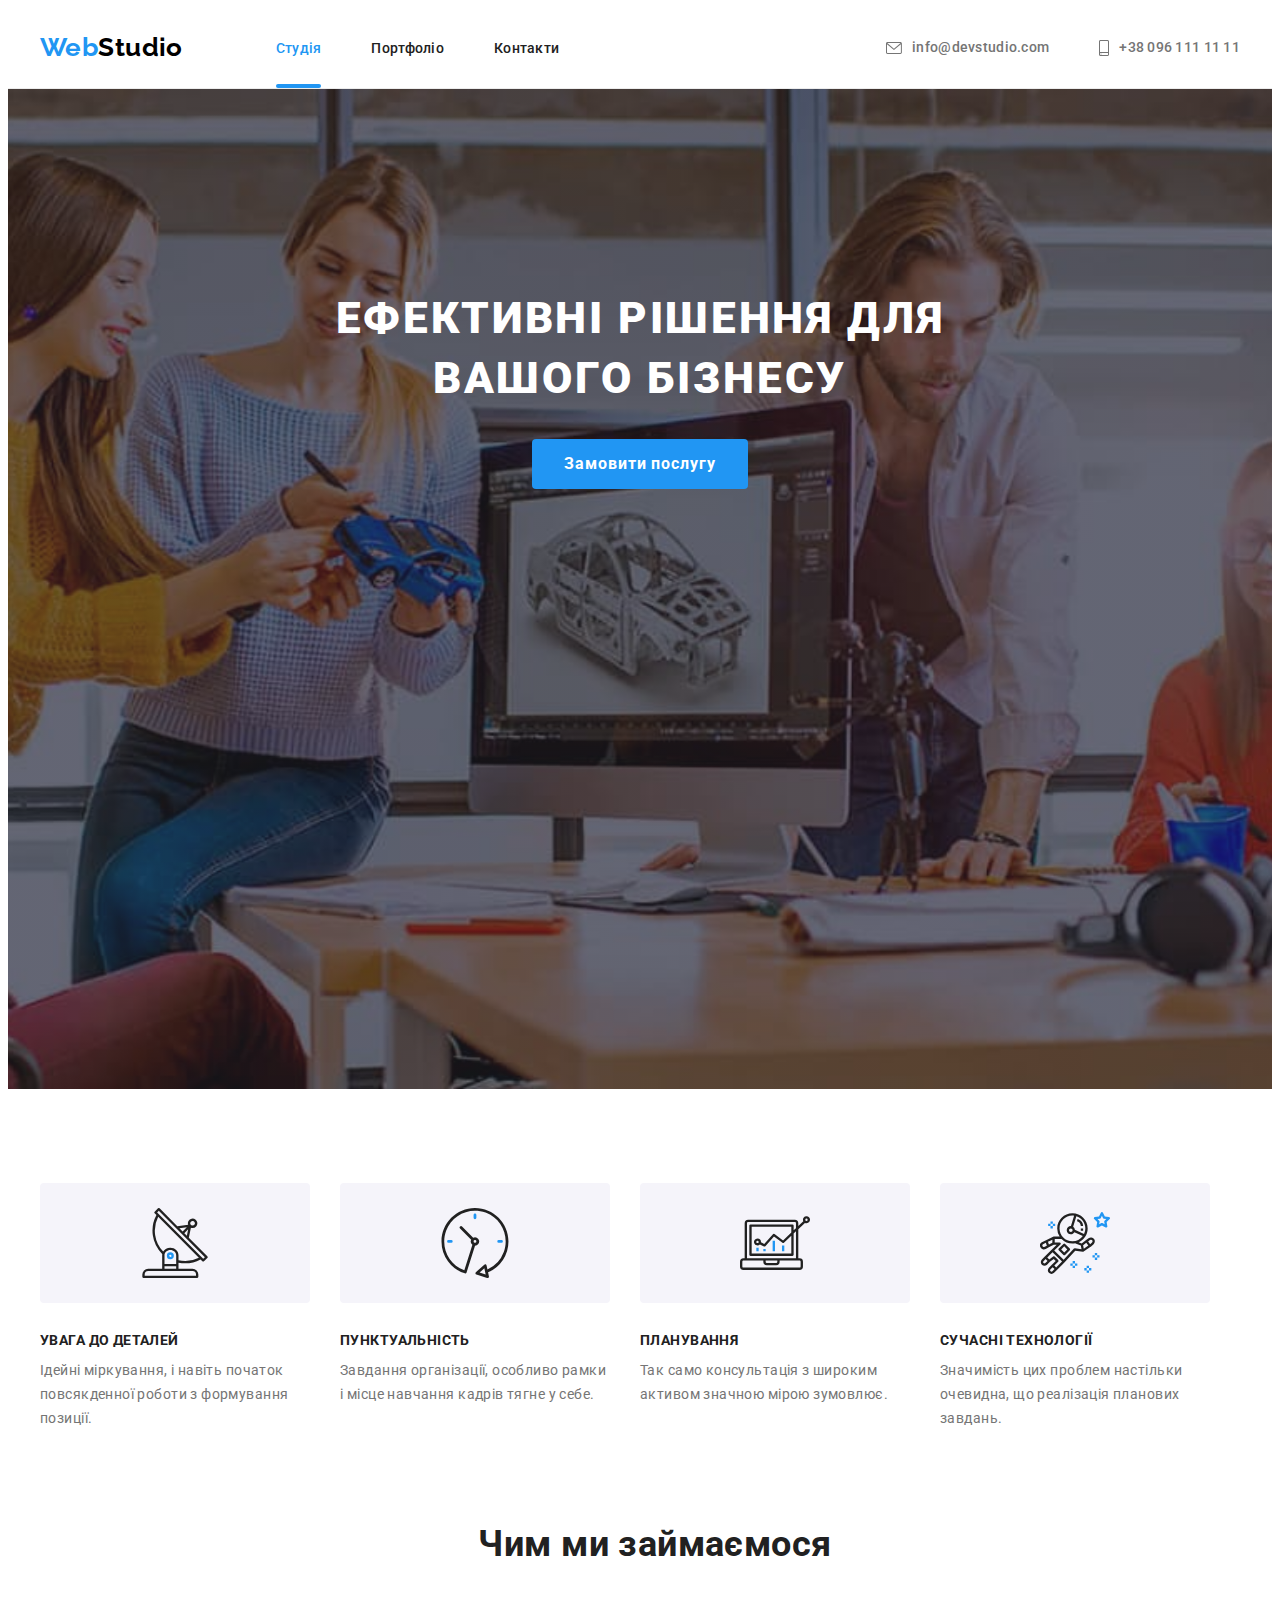
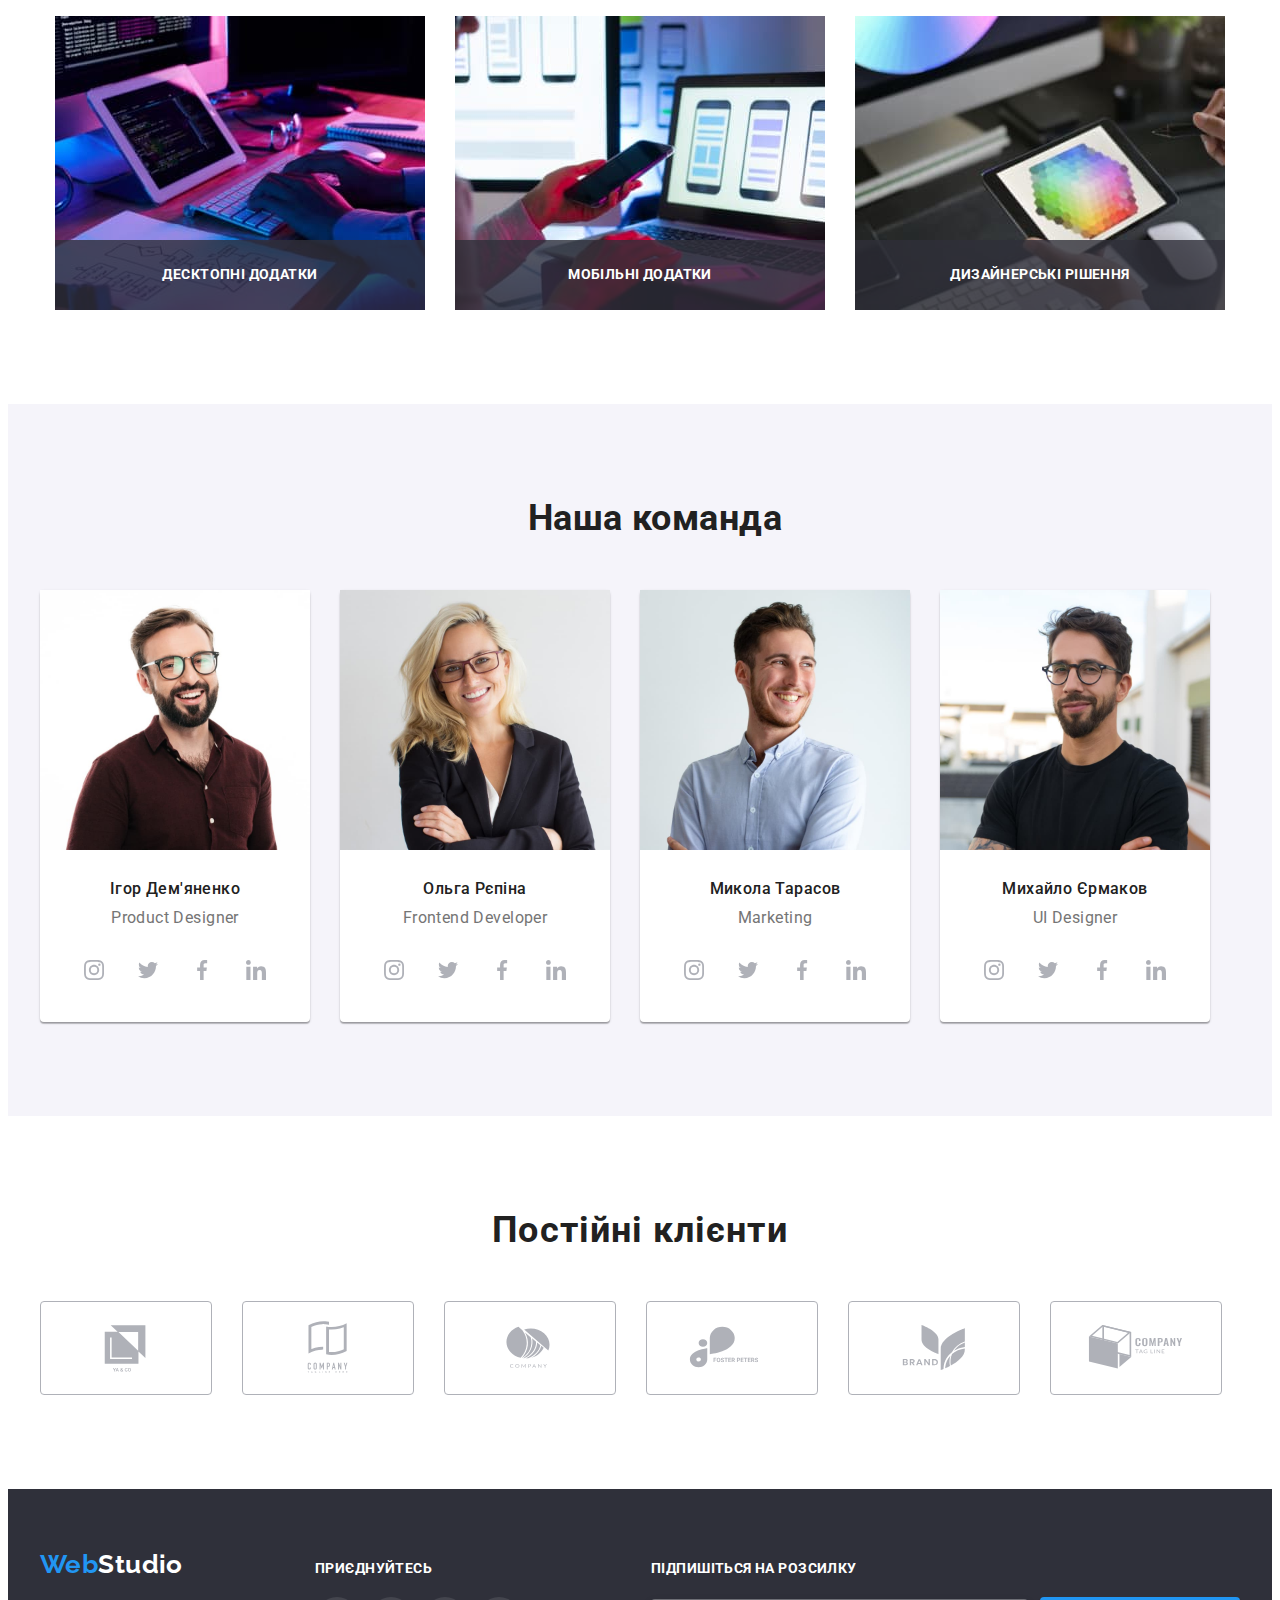
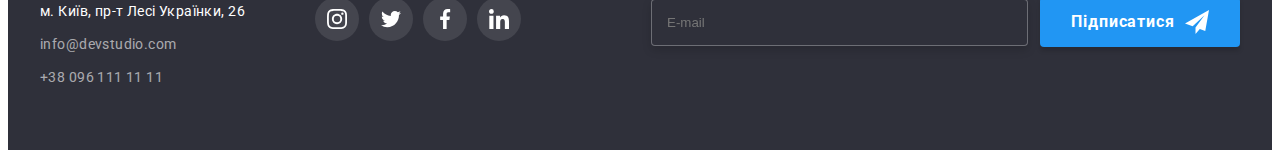
==== commit dd5f1f05: "переписує класи по методології ВЕМ" ====
--- a/index.html
+++ b/index.html
@@ -25,7 +25,9 @@
     <header class="page-header">
       <div class="header-conteiner conteiner">
         <nav class="page-navigation">
-          <a class="logo link" href="./index.html"><span class="logo__element">Web</span>Studio</a>
+          <a class="logo logo__header link" href="./index.html"
+            ><span class="logo__element">Web</span>Studio</a
+          >
           <ul class="menu-list list">
             <li class="menu-list__item">
               <a class="menu-list__link link current" href="./index.html">Студія</a>
@@ -120,22 +122,22 @@
         <div class="conteiner">
           <h2 class="about-us__title conteiner">Чим ми займаємося</h2>
           <ul class="about-list list">
-            <li class="about-list__img">
+            <li class="about-list__item">
               <div class="img-overlay">
                 <img src="./images/work1.jpg" alt="write code" width="370" />
-                <p class="ing-overlay__text">Десктопні додатки</p>
-              </div>
-            </li>
-            <li class="about-list__img">
+                <p class="img-overlay__text">Десктопні додатки</p>
+              </div>
+            </li>
+            <li class="about-list__item">
               <div class="img-overlay">
                 <img src="./images/work2.jpg" alt="create maket" width="370" />
-                <p class="ing-overlay__text">Мобільні додатки</p>
-              </div>
-            </li>
-            <li class="about-list__img">
+                <p class="img-overlay__text">Мобільні додатки</p>
+              </div>
+            </li>
+            <li class="about-list__item">
               <div class="img-overlay">
                 <img src="./images/work3.jpg" alt="design" width="370" />
-                <p class="ing-overlay__text">Дизайнерські рішення</p>
+                <p class="img-overlay__text">Дизайнерські рішення</p>
               </div>
             </li>
           </ul>
@@ -154,25 +156,25 @@
               <ul class="links-list list">
                 <li class="links-list__item">
                   <a class="links-list__link" href=""
-                    ><svg lang="en" aria-label="instagram logo" class="links-list__icon">
+                    ><svg lang="en" aria-label="instagram logo" class="links-list__icon--fill">
                       <use href="./images/icons.svg.svg#icon-instagram"></use></svg
                   ></a>
                 </li>
                 <li class="links-list__link">
                   <a class="links-list__link" href=""
-                    ><svg lang="en" aria-label="twitter logo" class="links-list__icon">
+                    ><svg lang="en" aria-label="twitter logo" class="links-list__icon--fill">
                       <use href="./images/icons.svg.svg#icon-twitter"></use></svg
                   ></a>
                 </li>
                 <li class="links-list__link">
                   <a class="links-list__link" href=""
-                    ><svg lang="en" aria-label="facebook logo" class="links-list__icon">
+                    ><svg lang="en" aria-label="facebook logo" class="links-list__icon--fill">
                       <use href="./images/icons.svg.svg#icon-facebook"></use></svg
                   ></a>
                 </li>
                 <li class="links-list__link">
                   <a class="links-list__link" href=""
-                    ><svg lang="en" aria-label="linkedin logo" class="links-list__icon">
+                    ><svg lang="en" aria-label="linkedin logo" class="links-list__icon--fill">
                       <use href="./images/icons.svg.svg#icon-linkedin"></use></svg
                   ></a>
                 </li>
@@ -187,25 +189,25 @@
               <ul class="links-list list">
                 <li class="links-list__item">
                   <a class="links-list__link" href=""
-                    ><svg lang="en" aria-label="instagram logo" class="links-list__icon">
+                    ><svg lang="en" aria-label="instagram logo" class="links-list__icon--fill">
                       <use href="./images/icons.svg.svg#icon-instagram"></use></svg
                   ></a>
                 </li>
                 <li class="links-list__link">
                   <a class="links-list__link" href=""
-                    ><svg lang="en" aria-label="twitter logo" class="links-list__icon">
+                    ><svg lang="en" aria-label="twitter logo" class="links-list__icon--fill">
                       <use href="./images/icons.svg.svg#icon-twitter"></use></svg
                   ></a>
                 </li>
                 <li class="links-list__link">
                   <a class="links-list__link" href=""
-                    ><svg lang="en" aria-label="facebook logo" class="links-list__icon">
+                    ><svg lang="en" aria-label="facebook logo" class="links-list__icon--fill">
                       <use href="./images/icons.svg.svg#icon-facebook"></use></svg
                   ></a>
                 </li>
                 <li class="links-list__link">
                   <a class="links-list__link" href=""
-                    ><svg lang="en" aria-label="linkedin logo" class="links-list__icon">
+                    ><svg lang="en" aria-label="linkedin logo" class="links-list__icon--fill">
                       <use href="./images/icons.svg.svg#icon-linkedin"></use></svg
                   ></a>
                 </li>
@@ -220,25 +222,25 @@
               <ul class="links-list list">
                 <li class="links-list__item">
                   <a class="links-list__link" href=""
-                    ><svg lang="en" aria-label="instagram logo" class="links-list__icon">
+                    ><svg lang="en" aria-label="instagram logo" class="links-list__icon--fill">
                       <use href="./images/icons.svg.svg#icon-instagram"></use></svg
                   ></a>
                 </li>
                 <li class="links-list__link">
                   <a class="links-list__link" href=""
-                    ><svg lang="en" aria-label="twitter logo" class="links-list__icon">
+                    ><svg lang="en" aria-label="twitter logo" class="links-list__icon--fill">
                       <use href="./images/icons.svg.svg#icon-twitter"></use></svg
                   ></a>
                 </li>
                 <li class="links-list__link">
                   <a class="links-list__link" href=""
-                    ><svg lang="en" aria-label="facebook logo" class="links-list__icon">
+                    ><svg lang="en" aria-label="facebook logo" class="links-list__icon--fill">
                       <use href="./images/icons.svg.svg#icon-facebook"></use></svg
                   ></a>
                 </li>
                 <li class="links-list__link">
                   <a class="links-list__link" href=""
-                    ><svg lang="en" aria-label="linkedin logo" class="links-list__icon">
+                    ><svg lang="en" aria-label="linkedin logo" class="links-list__icon--fill">
                       <use href="./images/icons.svg.svg#icon-linkedin"></use></svg
                   ></a>
                 </li>
@@ -253,25 +255,25 @@
               <ul class="links-list list">
                 <li class="links-list__item">
                   <a class="links-list__link" href=""
-                    ><svg lang="en" aria-label="instagram logo" class="links-list__icon">
+                    ><svg lang="en" aria-label="instagram logo" class="links-list__icon--fill">
                       <use href="./images/icons.svg.svg#icon-instagram"></use></svg
                   ></a>
                 </li>
                 <li class="links-list__link">
                   <a class="links-list__link" href=""
-                    ><svg lang="en" aria-label="twitter logo" class="links-list__icon">
+                    ><svg lang="en" aria-label="twitter logo" class="links-list__icon--fill">
                       <use href="./images/icons.svg.svg#icon-twitter"></use></svg
                   ></a>
                 </li>
                 <li class="links-list__link">
                   <a class="links-list__link" href=""
-                    ><svg lang="en" aria-label="facebook logo" class="links-list__icon">
+                    ><svg lang="en" aria-label="facebook logo" class="links-list__icon--fill">
                       <use href="./images/icons.svg.svg#icon-facebook"></use></svg
                   ></a>
                 </li>
                 <li class="links-list__link">
                   <a class="links-list__link" href=""
-                    ><svg lang="en" aria-label="linkedin logo" class="links-list__icon">
+                    ><svg lang="en" aria-label="linkedin logo" class="links-list__icon--fill">
                       <use href="./images/icons.svg.svg#icon-linkedin"></use></svg
                   ></a>
                 </li>
@@ -282,41 +284,41 @@
       </section>
       <section class="section regular-customers">
         <div class="conteiner">
-          <h2 class="customers-caption">Постійні клієнти</h2>
+          <h2 class="regular-customers__title">Постійні клієнти</h2>
           <ul class="castomers-list list">
-            <li class="castomers-list-item">
-              <a href="" class="customers-link link"
-                ><svg lang="en" aria-label="regular customers logo" class="icon-logo">
+            <li class="castomers-list__item">
+              <a href="" class="customers-list__link link"
+                ><svg lang="en" aria-label="regular customers logo" class="customers-list__icon">
                   <use href="./images/icons.svg.svg#icon-logo-1"></use></svg
               ></a>
             </li>
-            <li class="castomers-list-item">
-              <a href="" class="customers-link link"
-                ><svg lang="en" aria-label="regular customers logo" class="icon-logo">
+            <li class="castomers-list__item">
+              <a href="" class="customers-list__link link"
+                ><svg lang="en" aria-label="regular customers logo" class="customers-list__icon">
                   <use href="./images/icons.svg.svg#icon-logo-2"></use></svg
               ></a>
             </li>
-            <li class="castomers-list-item">
-              <a href="" class="customers-link link"
-                ><svg lang="en" aria-label="regular customers logo" class="icon-logo">
+            <li class="castomers-list__item">
+              <a href="" class="customers-list__link link"
+                ><svg lang="en" aria-label="regular customers logo" class="customers-list__icon">
                   <use href="./images/icons.svg.svg#icon-logo-3"></use></svg
               ></a>
             </li>
-            <li class="castomers-list-item">
-              <a href="" class="customers-link link"
-                ><svg lang="en" aria-label="regular customers logo" class="icon-logo">
+            <li class="castomers-list__item">
+              <a href="" class="customers-list__link link"
+                ><svg lang="en" aria-label="regular customers logo" class="customers-list__icon">
                   <use href="./images/icons.svg.svg#icon-logo-4"></use></svg
               ></a>
             </li>
-            <li class="castomers-list-item">
-              <a href="" class="customers-link link"
-                ><svg lang="en" aria-label="regular customers logo" class="icon-logo">
+            <li class="castomers-list__item">
+              <a href="" class="customers-list__link link"
+                ><svg lang="en" aria-label="regular customers logo" class="customers-list__icon">
                   <use href="./images/icons.svg.svg#icon-logo-5"></use></svg
               ></a>
             </li>
-            <li class="castomers-list-item">
-              <a href="" class="customers-link link"
-                ><svg lang="en" aria-label="regular customers logo" class="icon-logo">
+            <li class="castomers-list__item">
+              <a href="" class="customers-list__link link"
+                ><svg lang="en" aria-label="regular customers logo" class="customers-list__icon">
                   <use href="./images/icons.svg.svg#icon-logo-6"></use></svg
               ></a>
             </li>
@@ -327,61 +329,61 @@
     <footer class="footer">
       <div class="conteiner">
         <div class="footer-content">
-          <div class="footer-content-address">
-            <a class="logo-footer link" href="./index.html"
-              ><span class="logo-web">Web</span>Studio</a
+          <div class="address-group">
+            <a class="logo logo__footer link" href="./index.html"
+              ><span class="logo__element">Web</span>Studio</a
             >
             <address class="address">
               <ul class="address-list list">
-                <li class="address-list-item">
+                <li class="address-list__item">
                   <a
-                    class="address-map link"
+                    class="address-list__link--map link"
                     href="https://goo.gl/maps/CPtrU1FHBa2aNyZL9"
                     target="_blank"
                     rel="noopener noreferrer nofollow"
                     >м. Київ, пр-т Лесі Українки, 26</a
                   >
                 </li>
-                <li class="address-list-item">
-                  <a class="footer-contacts-email link" href="mailto:info@devstudio.com"
+                <li class="address-list__item">
+                  <a class="address-list__link--email link" href="mailto:info@devstudio.com"
                     >info@devstudio.com</a
                   >
                 </li>
-                <li class="address-list-item">
-                  <a class="footer-contacts-number link" href="tel:+380961111111"
+                <li class="address-list__item">
+                  <a class="address-list__link--tel link" href="tel:+380961111111"
                     >+38 096 111 11 11</a
                   >
                 </li>
               </ul>
             </address>
           </div>
-          <div class="footer-content-link">
-            <b class="studio-caption">приєднуйтесь</b>
-            <ul class="studio-link-list list">
-              <li class="studio-list-item">
-                <a href="" class="studio-link">
-                  <svg lang="en" aria-label="instagram logo" class="icon-studio-link">
+          <div class="social-links">
+            <b class="social-links__title">приєднуйтесь</b>
+            <ul class="links-list list">
+              <li class="links-list__item">
+                <a href="" class="links-list__link">
+                  <svg lang="en" aria-label="instagram logo" class="links-list__icon">
                     <use href="./images/icons.svg.svg#icon-instagram"></use>
                   </svg>
                 </a>
               </li>
-              <li class="studio-list-item">
-                <a href="" class="studio-link">
-                  <svg lang="en" aria-label="twitter logo" class="icon-studio-link">
+              <li class="links-list__item">
+                <a href="" class="links-list__link">
+                  <svg lang="en" aria-label="twitter logo" class="links-list__icon">
                     <use href="./images/icons.svg.svg#icon-twitter"></use>
                   </svg>
                 </a>
               </li>
-              <li class="studio-list-item">
-                <a href="" class="studio-link">
-                  <svg lang="en" aria-label="facebook logo" class="icon-studio-link">
+              <li class="links-list__item">
+                <a href="" class="links-list__link">
+                  <svg lang="en" aria-label="facebook logo" class="links-list__icon">
                     <use href="./images/icons.svg.svg#icon-facebook"></use>
                   </svg>
                 </a>
               </li>
-              <li class="studio-list-item">
-                <a href="" class="studio-link">
-                  <svg lang="en" aria-label="linkedin logo" class="icon-studio-link">
+              <li class="links-list__item">
+                <a href="" class="links-list__link">
+                  <svg lang="en" aria-label="linkedin logo" class="links-list__icon">
                     <use href="./images/icons.svg.svg#icon-linkedin"></use>
                   </svg>
                 </a>
@@ -389,11 +391,11 @@
             </ul>
           </div>
           <div class="subscribe">
-            <b class="subscribe-title">Підпишіться на розсилку</b>
-            <div class="subscribe-tap">
-              <label class="subscribe-label" for="subscribe-mail"></label>
+            <b class="subscribe__title">Підпишіться на розсилку</b>
+            <div class="subscribe-wrapper">
+              <label class="subscribe-wrapper__label" for="subscribe-mail"></label>
               <input
-                class="subscribe-input"
+                class="subscribe-wrapper__input"
                 name="subscribe-user-mail"
                 id="subscribe-mail"
                 type="email"
@@ -401,7 +403,7 @@
               />
               <button class="button button__subscribe" type="submit">
                 Підписатися
-                <svg class="send-icon" width="24" height="24">
+                <svg class="subscribe-wrapper__icon--send" width="24" height="24">
                   <use href="./images/icons.svg.svg#icon-send"></use>
                 </svg>
               </button>
@@ -419,52 +421,52 @@
         </button>
         <div class="modal-content">
           <form class="modal-form">
-            <b class="modal-title">Залиште свої дані, ми вам передзвонимо</b>
-            <label class="modal-form-label">
-              <span class="modal-form-label-text">Ім'я</span>
-              <span class="modal-input-box">
-                <input type="text" class="modal-form-input" placeholder=" " name="user-name" />
-                <span class="modal-form-icon"
-                  ><svg class="modal-form-icon-svg">
+            <b class="modal-form__title">Залиште свої дані, ми вам передзвонимо</b>
+            <label class="modal-form__label">
+              <span class="modal-form__text">Ім'я</span>
+              <span class="modal-input__box">
+                <input type="text" class="modal-form__input" placeholder=" " name="user-name" />
+                <span class="modal-form__icon"
+                  ><svg class="modal-form__icon--element">
                     <use href="./images/icons.svg.svg#icon-person"></use></svg
                 ></span>
               </span>
             </label>
-            <label class="modal-form-label">
-              <span class="modal-form-label-text">Телефон</span>
-              <span class="modal-input-box">
-                <input type="tel" class="modal-form-input" placeholder=" " name="user-number" />
-                <span class="modal-form-icon"
-                  ><svg class="modal-form-icon-svg">
+            <label class="modal-form__label">
+              <span class="modal-form__text">Телефон</span>
+              <span class="modal-input__box">
+                <input type="tel" class="modal-form__input" placeholder=" " name="user-number" />
+                <span class="modal-form__icon"
+                  ><svg class="modal-form__icon--element">
                     <use href="./images/icons.svg.svg#icon-phone-black"></use></svg
                 ></span>
               </span>
             </label>
-            <label class="modal-form-label">
-              <span class="modal-form-label-text">Пошта</span>
-              <span class="modal-input-box">
-                <input type="email" class="modal-form-input" placeholder=" " name="user-mail" />
-                <span class="modal-form-icon"
-                  ><svg class="modal-form-icon-svg">
+            <label class="modal-form__label">
+              <span class="modal-form__text">Пошта</span>
+              <span class="modal-input__box">
+                <input type="email" class="modal-form__input" placeholder=" " name="user-mail" />
+                <span class="modal-form__icon"
+                  ><svg class="modal-form__icon--element">
                     <use href="./images/icons.svg.svg#icon-email"></use></svg
                 ></span>
               </span>
             </label>
             <label class="modal-form-label">
-              <span class="modal-form-label-text">Коментар</span>
+              <span class="modal-form__text">Коментар</span>
               <textarea
-                class="modal-user-textarea"
+                class="modal-form__textarea"
                 name="user-message"
                 placeholder="Введіть текст"
               ></textarea>
             </label>
-            <label class="modal-form-checkbox-label">
-              <input class="modal-form-checkbox-input" type="checkbox" name="policy" />
-              <svg class="modal-form-checkbox-icon">
+            <label class="modal-form__checkbox--label">
+              <input class="modal-form__checkbox--input" type="checkbox" name="policy" />
+              <svg class="modal-form__checkbox--icon">
                 <use href="./images/icons.svg.svg#icon-check"></use>
               </svg>
               Погоджуюся з розсилкою та приймаю
-              <a class="checkbox-policy" href="">Умови договору</a>
+              <a class="checkbox__policy" href="">Умови договору</a>
             </label>
             <button class="button button__modal--send" type="submit">Відправити</button>
           </form>
--- a/css/main.min.css
+++ b/css/main.min.css
@@ -1 +1 @@
-.visually-hidden{position:absolute;white-space:nowrap;width:1px;height:1px;overflow:hidden;border:0;padding:0;clip:rect(0 0 0 0);clip-path:inset(50%);margin:-1px}:root{--main-font-family: "Roboto", sans-serif;--secondary-font-family: "Raleway", sans-serif;--primry-font-weight: 700;--secondary-font-weight: 400;--primary-font-size: 14px;--main-color: #212121;--secondary-color: #757575;--accent-color: #2196f3;--other-color: #ffffff;--logo-color: #000000;--primary-background-color: #2f303a;--secondary-background-color: #f5f4fa;--primary-icon-color: #afb1b8;--transition-time-cubic: 250ms cubic-bezier(0.4, 0, 0.2, 1)}h1,h2,h3,h4,h5,h6,p{margin-top:0;margin-bottom:0}ul,ol{margin:0;padding:0}button{cursor:pointer}img{display:block;max-width:100%;height:auto}.link{text-decoration:none}.list{list-style:none}body{font-family:"Roboto",sans-serif;font-size:var(--primary-font-size);letter-spacing:.03em;color:var(--main-color);background-color:var(--other-color)}.conteiner{width:1200px;margin-left:auto;margin-right:auto;padding-left:15px;padding-right:15px}.section{padding-top:94px;padding-bottom:94px}.button{display:flex;justify-content:center;align-items:center;font-family:var(--main-font);background-color:var(--accent-color);color:var(--other-color);cursor:pointer;font-weight:var(--primry-font-weight);font-size:16px;line-height:1.875em;border:0;border-radius:4px;letter-spacing:.06em}.button__baner{padding:10px 32px;transition:color var(--transition-time-cubic),background-color var(--transition-time-cubic)}.button__baner:hover,.button__baner:focus{background-color:#188ce8;color:var(--other-color)}.button__subscribe{width:200px;padding-top:10px;padding-bottom:10px;box-shadow:0px 4px 4px rgba(0,0,0,.15)}.button__services{padding:6px 22px;font-weight:500;line-height:1.6;background-color:var(--secondary-background-color);color:var(--main-color);transition:background-color var(--transition-time-cubic),color var(--transition-time-cubic),box-shadow var(--transition-time-cubic)}.button__services:hover,.button__services:focus{background-color:var(--accent-color);color:var(--other-color);box-shadow:0px 3px 1px rgba(0,0,0,.1),0px 1px 2px rgba(0,0,0,.08),0px 2px 2px rgba(0,0,0,.12)}.button__modal--close{position:absolute;right:8px;top:8px;width:30px;height:30px;border-radius:50%;padding:0;background-color:rgba(0,0,0,0);border:1px solid rgba(0,0,0,.1);transition:fill var(--transition-time-cubic)}.button__modal--close:hover,.button__modal--close:focus{fill:var(--accent-color)}.button__modal--send{width:200px;margin-top:30px;padding-top:10px;padding-bottom:10px;margin-right:auto;margin-left:auto;box-shadow:0px 4px 4px rgba(0,0,0,.15);transition:background var(--transition-time-cubic)}.button__modal--send:hover,.button__modal--send:focus{background:#188ce8}.logo{margin-right:93px;padding-top:24px;padding-bottom:24px;color:var(--logo-color);font-family:"Raleway";font-style:normal;font-weight:700;font-size:26px;line-height:31px;letter-spacing:.03em}.logo__element{color:var(--accent-color)}.page-header{align-items:center;border-bottom:1px solid #ececec}.header-conteiner{display:flex}.page-navigation{display:flex}.menu-list{display:flex;column-gap:50px;align-items:center;padding-left:0}.menu-list__link{position:relative;padding-top:32px;padding-bottom:32px;color:var(--main-color);font-weight:500;font-size:14px;line-height:1.14em;letter-spacing:.02em;transition:color var(--transition-time-cubic)}.menu-list__link.current{color:var(--accent-color)}.current::after{display:inline-block;position:absolute;content:"";bottom:0;left:0;width:100%;height:4px;border-radius:2px;background-color:var(--accent-color)}.menu-list__link:hover,.menu-list__link:focus{color:var(--accent-color)}.contacts-list{margin-left:auto;display:flex;column-gap:50px;padding-left:0;font-weight:500;line-height:1.14em;letter-spacing:.02em}.page-header__email,.page-header__tel{display:flex;justify-content:center;align-items:center;padding-top:32px;padding-bottom:32px;color:var(--secondary-color);font-weight:500;transition:color var(--transition-time-cubic)}.page-header__email:hover,.page-header__email:focus{color:var(--accent-color)}.page-header__tel:hover,.page-header__tel:focus{color:var(--accent-color)}.page-header__email--icon,.page-header__tel--icon{margin-right:10px;fill:var(--secondary-color)}.page-header__email--icon{width:16px;height:12px}.page-header__tel--icon{width:10px;height:16px}.page-header__email:hover .page-header__email--icon,.page-header__email:focus .page-header__email--icon{fill:var(--accent-color)}.page-header__tel:hover .page-header__tel--icon,.page-header__tel:focus .page-header__tel--icon{fill:var(--accent-color)}.baner{padding-top:200px;padding-bottom:200px;background-color:var(--primary-background-color);color:var(--other-color)}.overlay{max-width:1600px;height:600px;margin-left:auto;margin-right:auto;background-color:#c4c4c4;background-image:linear-gradient(rgba(47, 48, 58, 0.4), rgba(47, 48, 58, 0.4)),url("../images/baner-img.jpg");background-position:center;background-size:cover}.page-baner{display:flex;flex-direction:column;align-items:center}.page-baner__title{width:696px;margin-right:auto;margin-left:auto;margin-bottom:30px;align-items:center;font-weight:900;font-size:44px;line-height:1.36;text-align:center;letter-spacing:.06em;text-transform:uppercase}.benefits__title{font-style:normal;font-weight:var(--primry-font-weight);font-size:36px;line-height:1.16em;text-align:center}.benefits-list{display:flex;font-weight:var(--primry-font-weight);line-height:1.14em;column-gap:30px}.benefits-list__item{width:270px}.benefits-list__icon--svg{align-items:center;justify-content:center;width:70px;height:70px}.benefits-list__icon{display:flex;justify-content:center;align-items:center;margin-bottom:30px;border-radius:4px;width:270px;height:120px;background-color:var(--secondary-background-color)}.benefits-list__subtitle{margin-bottom:10px;font-weight:var(--primry-font-weight);font-size:14px;line-height:1.14em;text-transform:uppercase}.benefits-list__text{color:var(--secondary-color);font-weight:var(--secondary-font-weight);line-height:1.7em}.about-us{padding-top:0}.about-us__title{margin-bottom:50px;font-weight:var(--primry-font-weight);font-size:36px;line-height:1.16em;text-align:center}.about-list{column-gap:30px;display:flex;justify-content:center}.about-list__item{position:relative}.img-overlay__text{display:flex;justify-content:center;align-items:center;position:absolute;bottom:0;left:0;width:100%;height:70px;background-color:rgba(47,48,58,.8);color:var(--other-color);font-weight:var(--primry-font-weight);font-size:var(--primary-font-size);line-height:1.14;text-align:center;text-transform:uppercase}.our-team{background-color:var(--secondary-background-color)}.our-team__title{margin-bottom:50px;font-weight:var(--primry-font-weight);font-size:36px;line-height:1.16em;text-align:center}.workers-list{column-gap:30px;display:flex}.workers-list__item{background-color:var(--other-color);width:270px;box-shadow:0px 1px 3px rgba(0,0,0,.12),0px 1px 1px rgba(0,0,0,.14),0px 2px 1px rgba(0,0,0,.2);border-radius:4px}.workers-details{margin-top:30px;margin-bottom:16px}.workers-details__name{margin-bottom:10px;font-weight:500;font-size:16px;line-height:1.18;text-align:center}.workers-details__position{color:var(--secondary-color);font-weight:var(--secondary-font-weight);font-size:16px;line-height:1.18;text-align:center}.links-list{display:flex;justify-content:center;align-items:center;margin-bottom:30px;column-gap:10px}.links-list__link{width:44px;height:44px;border-radius:50%;display:flex;justify-content:center;align-items:center;transition:background-color var(--transition-time-cubic)}.links-list__icon{fill:var(--primary-icon-color);width:20px;height:20px;transition:fill var(--transition-time-cubic)}.links-list__link:hover,.links-list__link:focus{background-color:var(--accent-color)}.links-list__link:hover .links-list__icon,.links-list__link:focus .links-list__icon{fill:var(--other-color)}.regular-customers .customers-caption{font-family:var(--main-font-family);font-weight:var(--primry-font-weight);font-size:36px;line-height:1.16;text-align:center;letter-spacing:.03em;margin-bottom:50px}.castomers-list{display:inline-flex;justify-content:center;align-items:center;column-gap:30px}.customers-link{display:flex;justify-content:center;align-items:center;width:170px;height:92px;border:1px solid var(--primary-icon-color);border-radius:4px;transition:border-color var(--transition-time-cubic)}.icon-logo{width:106px;height:60px;fill:var(--primary-icon-color);transition:fill var(--transition-time-cubic)}.customers-link:hover,.customers-link:focus{border-color:var(--accent-color)}.customers-link:hover .icon-logo,.customers-link:focus .icon-logo{fill:var(--accent-color)}.footer{padding-top:60px;padding-bottom:60px;background-color:var(--primary-background-color);flex-direction:column;justify-content:flex-start}.footer-content{margin-right:auto;display:flex;align-items:baseline}.footer-content-address{display:flex;flex-direction:column;justify-content:center;align-content:flex-start}.footer-content-link{margin-left:70px}.logo-footer{margin-bottom:20px;justify-content:flex-start;color:var(--other-color);font-family:var(--secondary-font-family);font-weight:var(--primry-font-weight);font-size:26px;line-height:1.19}.address{justify-content:flex-start}.address-list{display:flex;flex-direction:column;justify-content:flex-start;font-style:normal;font-weight:var(--secondary-font-weight);line-height:1.7}.address-list-item:not(:last-child){margin-bottom:9px}.address-map{color:var(--other-color);font-weight:var(--secondary-font-weight);line-height:1.7}.footer-contacts-email,.footer-contacts-number{color:rgba(255,255,255,.6);font-weight:var(--secondary-font-weight);line-height:1.7;transition:color var(--transition-time-cubic)}.footer-contacts-email:hover,.footer-contacts-email:focus{color:var(--accent-color)}.footer-contacts-number:hover,.footer-contacts-number:focus{color:var(--accent-color)}.sdudio-social-group{display:flex;justify-content:center;align-items:flex-start}.studio-link-list{margin-top:20px;column-gap:10px;display:flex;justify-content:center;align-items:center}.studio-caption{font-weight:var(--primry-font-weight);color:var(--other-color);font-style:normal;font-size:var(--primary-font-size);line-height:1.14;letter-spacing:.03em;text-transform:uppercase;margin-bottom:20px}.studio-link{width:44px;height:44px;border-radius:50%;background-color:rgba(255,255,255,.1);display:flex;justify-content:center;align-items:center;transition:background-color var(--transition-time-cubic)}.studio-link:hover,.studio-link:focus{background-color:var(--accent-color)}.icon-studio-link{width:20px;height:20px;fill:var(--other-color)}.subscribe{margin-left:auto}.subscribe-title{margin-bottom:20px;display:block;font-weight:var(--primry-font-weight);font-size:var(--primary-font-size);line-height:1.14;text-transform:uppercase;color:var(--other-color)}.subscribe-tap{display:flex;align-items:center;padding:0;margin:0}.subscribe-input{width:358px;padding-top:15px;padding-bottom:15px;padding-left:15px;margin-right:12px;color:var(--other-color);background-color:var(--primary-background-color);border:1px solid rgba(255,255,255,.3);border-radius:4px;outline:none;filter:drop-shadow(0px 4px 4px rgba(0, 0, 0, 0.15))}.send-icon{margin-left:10px;fill:var(--other-color)}.backdrop{position:fixed;top:0;left:0;width:100%;height:100%;z-index:666;background-color:rgba(0,0,0,.2);transition:opacity 500ms cubic-bezier(0.03, 0.99, 0.87, 0.75),visibility 500ms cubic-bezier(0.03, 0.99, 0.87, 0.75)}.is-hidden{opacity:0;visibility:hidden;pointer-events:none}.modal{position:absolute;top:50%;left:50%;transform:translate(-50%, -50%);width:528px;background-color:var(--other-color)}.modal-title{display:block;margin-bottom:12px;font-weight:var(--primry-font-weight);font-size:20px;line-height:1.15;text-align:center}.modal-form-label{margin-bottom:10px;display:flex;flex-direction:column}.modal-content{padding:40px}.modal-form-label-text{margin-bottom:4px;font-weight:var(--secondary-font-weight);font-size:12px;line-height:1.16;letter-spacing:.01em;color:var(--secondary-color)}.modal-form-input{padding-left:42px;width:100%;height:40px;border:1px solid rgba(33,33,33,.2);border-radius:4px;outline:none;transition:border-color var(--transition-time-cubic)}.modal-form-input:focus{border-color:var(--accent-color)}.modal-form-input:focus+.modal-form-icon{fill:var(--accent-color)}.modal-input-box{position:relative}.modal-form-icon-svg{position:absolute;top:50%;left:12px;transform:translateY(-50%);width:18px;height:18px;transition:fill var(--transition-time-cubic)}.modal-user-textarea{width:100%;height:120px;padding-left:16px;padding-top:12px;resize:none;border:1px solid rgba(33,33,33,.2);border-radius:4px;outline:none;transition:border-color var(--transition-time-cubic)}.modal-user-textarea:focus{border-color:var(--accent-color)}.modal-form-checkbox-label{display:flex;align-items:center;justify-content:center;font-weight:var(--secondary-font-weight);font-size:var(--primary-font-size);line-height:1.71;color:var(--secondary-color)}.modal-form-checkbox-icon{width:16px;height:15px;fill:#fff;border:2px solid #000;border-radius:3px;margin-right:8px}.modal-form-checkbox-input{appearance:none}.modal-form-checkbox-input:checked+.modal-form-checkbox-icon{fill:var(--accent-color);border:none}.checkbox-policy{color:var(--accent-color)}/*# sourceMappingURL=main.min.css.map */+:root{--main-font-family: "Roboto", sans-serif;--secondary-font-family: "Raleway", sans-serif;--primry-font-weight: 700;--secondary-font-weight: 400;--primary-font-size: 14px;--main-color: #212121;--secondary-color: #757575;--accent-color: #2196f3;--other-color: #ffffff;--logo-color: #000000;--primary-background-color: #2f303a;--secondary-background-color: #f5f4fa;--primary-icon-color: #afb1b8;--transition-time-cubic: 250ms cubic-bezier(0.4, 0, 0.2, 1)}.visually-hidden{position:absolute;white-space:nowrap;width:1px;height:1px;overflow:hidden;border:0;padding:0;clip:rect(0 0 0 0);clip-path:inset(50%);margin:-1px}h1,h2,h3,h4,h5,h6,p{margin-top:0;margin-bottom:0}ul,ol{margin:0;padding:0}button{cursor:pointer}img{display:block;max-width:100%;height:auto}.link{text-decoration:none}.list{list-style:none}body{font-family:"Roboto",sans-serif;font-size:var(--primary-font-size);letter-spacing:.03em;color:var(--main-color);background-color:var(--other-color)}.conteiner{width:1200px;margin-left:auto;margin-right:auto;padding-left:15px;padding-right:15px}.section{padding-top:94px;padding-bottom:94px}.button{display:flex;justify-content:center;align-items:center;font-family:var(--main-font);background-color:var(--accent-color);color:var(--other-color);cursor:pointer;font-weight:var(--primry-font-weight);font-size:16px;line-height:1.875em;border:0;border-radius:4px;letter-spacing:.06em}.button__baner{padding:10px 32px;transition:color var(--transition-time-cubic),background-color var(--transition-time-cubic)}.button__baner:hover,.button__baner:focus{background-color:#188ce8;color:var(--other-color)}.button__subscribe{width:200px;padding-top:10px;padding-bottom:10px;box-shadow:0px 4px 4px rgba(0,0,0,.15)}.button__services{padding:6px 22px;font-weight:500;line-height:1.6;background-color:var(--secondary-background-color);color:var(--main-color);transition:background-color var(--transition-time-cubic),color var(--transition-time-cubic),box-shadow var(--transition-time-cubic)}.button__services:hover,.button__services:focus{background-color:var(--accent-color);color:var(--other-color);box-shadow:0px 3px 1px rgba(0,0,0,.1),0px 1px 2px rgba(0,0,0,.08),0px 2px 2px rgba(0,0,0,.12)}.button__modal--close{position:absolute;right:8px;top:8px;width:30px;height:30px;border-radius:50%;padding:0;background-color:rgba(0,0,0,0);border:1px solid rgba(0,0,0,.1);transition:fill var(--transition-time-cubic)}.button__modal--close:hover,.button__modal--close:focus{fill:var(--accent-color)}.button__modal--send{width:200px;margin-top:30px;padding-top:10px;padding-bottom:10px;margin-right:auto;margin-left:auto;box-shadow:0px 4px 4px rgba(0,0,0,.15);transition:background var(--transition-time-cubic)}.button__modal--send:hover,.button__modal--send:focus{background:#188ce8}.logo{font-family:var(--secondary-font-family);font-weight:var(--primry-font-weight);font-size:26px;line-height:1.19}.logo__element{color:var(--accent-color)}.logo__header{margin-right:93px;padding-top:24px;padding-bottom:24px;color:var(--logo-color)}.logo__footer{margin-bottom:20px;color:var(--other-color)}.page-header{align-items:center;border-bottom:1px solid #ececec}.header-conteiner{display:flex}.page-navigation{display:flex}.menu-list{display:flex;column-gap:50px;align-items:center;padding-left:0}.menu-list__link{position:relative;padding-top:32px;padding-bottom:32px;color:var(--main-color);font-weight:500;font-size:14px;line-height:1.14em;letter-spacing:.02em;transition:color var(--transition-time-cubic)}.menu-list__link.current{color:var(--accent-color)}.current::after{display:inline-block;position:absolute;content:"";bottom:0;left:0;width:100%;height:4px;border-radius:2px;background-color:var(--accent-color)}.menu-list__link:hover,.menu-list__link:focus{color:var(--accent-color)}.contacts-list{margin-left:auto;display:flex;column-gap:50px;padding-left:0;font-weight:500;line-height:1.14em;letter-spacing:.02em}.page-header__email,.page-header__tel{display:flex;justify-content:center;align-items:center;padding-top:32px;padding-bottom:32px;color:var(--secondary-color);font-weight:500;transition:color var(--transition-time-cubic)}.page-header__email:hover,.page-header__email:focus{color:var(--accent-color)}.page-header__tel:hover,.page-header__tel:focus{color:var(--accent-color)}.page-header__email--icon,.page-header__tel--icon{margin-right:10px;fill:var(--secondary-color)}.page-header__email--icon{width:16px;height:12px}.page-header__tel--icon{width:10px;height:16px}.page-header__email:hover .page-header__email--icon,.page-header__email:focus .page-header__email--icon{fill:var(--accent-color)}.page-header__tel:hover .page-header__tel--icon,.page-header__tel:focus .page-header__tel--icon{fill:var(--accent-color)}.baner{padding-top:200px;padding-bottom:200px;background-color:var(--primary-background-color);color:var(--other-color)}.overlay{max-width:1600px;height:600px;margin-left:auto;margin-right:auto;background-color:#c4c4c4;background-image:linear-gradient(rgba(47, 48, 58, 0.4), rgba(47, 48, 58, 0.4)),url("../images/baner-img.jpg");background-position:center;background-size:cover}.page-baner{display:flex;flex-direction:column;align-items:center}.page-baner__title{width:696px;margin-right:auto;margin-left:auto;margin-bottom:30px;align-items:center;font-weight:900;font-size:44px;line-height:1.36;text-align:center;letter-spacing:.06em;text-transform:uppercase}.benefits__title{font-style:normal;font-weight:var(--primry-font-weight);font-size:36px;line-height:1.16em;text-align:center}.benefits-list{display:flex;font-weight:var(--primry-font-weight);line-height:1.14em;column-gap:30px}.benefits-list__item{width:270px}.benefits-list__icon--svg{align-items:center;justify-content:center;width:70px;height:70px}.benefits-list__icon{display:flex;justify-content:center;align-items:center;margin-bottom:30px;border-radius:4px;width:270px;height:120px;background-color:var(--secondary-background-color)}.benefits-list__subtitle{margin-bottom:10px;font-weight:var(--primry-font-weight);font-size:14px;line-height:1.14em;text-transform:uppercase}.benefits-list__text{color:var(--secondary-color);font-weight:var(--secondary-font-weight);line-height:1.7em}.about-us{padding-top:0}.about-us__title{margin-bottom:50px;font-weight:var(--primry-font-weight);font-size:36px;line-height:1.16em;text-align:center}.about-list{column-gap:30px;display:flex;justify-content:center}.about-list__item{position:relative}.img-overlay__text{display:flex;justify-content:center;align-items:center;position:absolute;bottom:0;left:0;width:100%;height:70px;background-color:rgba(47,48,58,.8);color:var(--other-color);font-weight:var(--primry-font-weight);font-size:var(--primary-font-size);line-height:1.14;text-align:center;text-transform:uppercase}.our-team{background-color:var(--secondary-background-color)}.our-team__title{margin-bottom:50px;font-weight:var(--primry-font-weight);font-size:36px;line-height:1.16em;text-align:center}.workers-list{column-gap:30px;display:flex}.workers-list__item{background-color:var(--other-color);width:270px;box-shadow:0px 1px 3px rgba(0,0,0,.12),0px 1px 1px rgba(0,0,0,.14),0px 2px 1px rgba(0,0,0,.2);border-radius:4px}.workers-details{margin-top:30px;margin-bottom:16px}.workers-details__name{margin-bottom:10px;font-weight:500;font-size:16px;line-height:1.18;text-align:center}.workers-details__position{color:var(--secondary-color);font-weight:var(--secondary-font-weight);font-size:16px;line-height:1.18;text-align:center}.links-list{display:flex;justify-content:center;align-items:center;margin-bottom:30px;column-gap:10px}.links-list__link{width:44px;height:44px;border-radius:50%;display:flex;justify-content:center;align-items:center;transition:background-color var(--transition-time-cubic)}.links-list__icon--fill{fill:var(--primary-icon-color);width:20px;height:20px;transition:fill var(--transition-time-cubic)}.links-list__link:hover,.links-list__link:focus{background-color:var(--accent-color)}.links-list__link:hover .links-list__icon,.links-list__link:focus .links-list__icon{fill:var(--other-color)}.regular-customers__title{font-family:var(--main-font-family);font-weight:var(--primry-font-weight);font-size:36px;line-height:1.16;text-align:center;letter-spacing:.03em;margin-bottom:50px}.castomers-list{display:inline-flex;justify-content:center;align-items:center;column-gap:30px}.customers-list__link{display:flex;justify-content:center;align-items:center;width:170px;height:92px;border:1px solid var(--primary-icon-color);border-radius:4px;transition:border-color var(--transition-time-cubic)}.customers-list__icon{width:106px;height:60px;fill:var(--primary-icon-color);transition:fill var(--transition-time-cubic)}.customers-list__link:hover,.customers-list__link:focus{border-color:var(--accent-color)}.customers-list__link:hover .customers-list__icon,.customers-list__link:focus .customers-list__icon{fill:var(--accent-color)}.footer{padding-top:60px;padding-bottom:60px;background-color:var(--primary-background-color);flex-direction:column;justify-content:flex-start}.footer-content{margin-right:auto;display:flex;align-items:baseline}.address-group{display:flex;flex-direction:column;justify-content:center;align-content:flex-start}.address{justify-content:flex-start}.address-list{display:flex;flex-direction:column;justify-content:flex-start;font-style:normal;font-weight:var(--secondary-font-weight);line-height:1.7}.address-list__item:not(:last-child){margin-bottom:9px}.address-list__link--map{color:var(--other-color);font-weight:var(--secondary-font-weight);line-height:1.7}.address-list__link--email,.address-list__link--tel{color:rgba(255,255,255,.6);font-weight:var(--secondary-font-weight);line-height:1.7;transition:color var(--transition-time-cubic)}.address-list__link--email:hover,.address-list__link--email:focus{color:var(--accent-color)}.address-list__link--tel:hover,.address-list__link--tel:focus{color:var(--accent-color)}.social-links{margin-left:70px}.social-links__title{font-weight:var(--primry-font-weight);color:var(--other-color);font-style:normal;font-size:var(--primary-font-size);line-height:1.14;letter-spacing:.03em;text-transform:uppercase;margin-bottom:20px}.links-list{margin-top:20px;column-gap:10px;display:flex;justify-content:center;align-items:center}.links-list__link{width:44px;height:44px;border-radius:50%;background-color:rgba(255,255,255,.1);display:flex;justify-content:center;align-items:center;transition:background-color var(--transition-time-cubic)}.links-list__link:hover,.links-list__link:focus{background-color:var(--accent-color)}.links-list__icon{width:20px;height:20px;fill:var(--other-color)}.subscribe{margin-left:auto}.subscribe__title{margin-bottom:20px;display:block;font-weight:var(--primry-font-weight);font-size:var(--primary-font-size);line-height:1.14;text-transform:uppercase;color:var(--other-color)}.subscribe-wrapper{display:flex;align-items:center;padding:0;margin:0}.subscribe-wrapper__input{width:358px;padding-top:15px;padding-bottom:15px;padding-left:15px;margin-right:12px;color:var(--other-color);background-color:var(--primary-background-color);border:1px solid rgba(255,255,255,.3);border-radius:4px;outline:none;filter:drop-shadow(0px 4px 4px rgba(0, 0, 0, 0.15))}.subscribe-wrapper__icon--send{margin-left:10px;fill:var(--other-color)}.backdrop{position:fixed;top:0;left:0;width:100%;height:100%;z-index:666;background-color:rgba(0,0,0,.2);transition:opacity 500ms cubic-bezier(0.03, 0.99, 0.87, 0.75),visibility 500ms cubic-bezier(0.03, 0.99, 0.87, 0.75)}.is-hidden{opacity:0;visibility:hidden;pointer-events:none}.modal{position:absolute;top:50%;left:50%;transform:translate(-50%, -50%);width:528px;background-color:var(--other-color)}.modal-content{padding:40px}.modal-form__title{display:block;margin-bottom:12px;font-weight:var(--primry-font-weight);font-size:20px;line-height:1.15;text-align:center}.modal-form__label{margin-bottom:10px;display:flex;flex-direction:column}.modal-form__text{margin-bottom:4px;font-weight:var(--secondary-font-weight);font-size:12px;line-height:1.16;letter-spacing:.01em;color:var(--secondary-color)}.modal-input__box{position:relative}.modal-form__input{padding-left:42px;width:100%;height:40px;border:1px solid rgba(33,33,33,.2);border-radius:4px;outline:none;transition:border-color var(--transition-time-cubic)}.modal-form__input:focus{border-color:var(--accent-color)}.modal-form__input:focus+.modal-form__icon{fill:var(--accent-color)}.modal-form__icon--element{position:absolute;top:50%;left:12px;transform:translateY(-50%);width:18px;height:18px;transition:fill var(--transition-time-cubic)}.modal-form__textarea{width:100%;height:120px;padding-left:16px;padding-top:12px;resize:none;border:1px solid rgba(33,33,33,.2);border-radius:4px;outline:none;transition:border-color var(--transition-time-cubic)}.modal-form__textarea:focus{border-color:var(--accent-color)}.modal-form__checkbox--label{display:flex;align-items:center;justify-content:center;font-weight:var(--secondary-font-weight);font-size:var(--primary-font-size);line-height:1.71;color:var(--secondary-color)}.modal-form__checkbox--icon{width:16px;height:15px;fill:#fff;border:2px solid #000;border-radius:3px;margin-right:8px}.modal-form__checkbox--input{appearance:none}.modal-form__checkbox-input:checked+.modal-form__checkbox--icon{fill:var(--accent-color);border:none}.checkbox__policy{color:var(--accent-color)}/*# sourceMappingURL=main.min.css.map */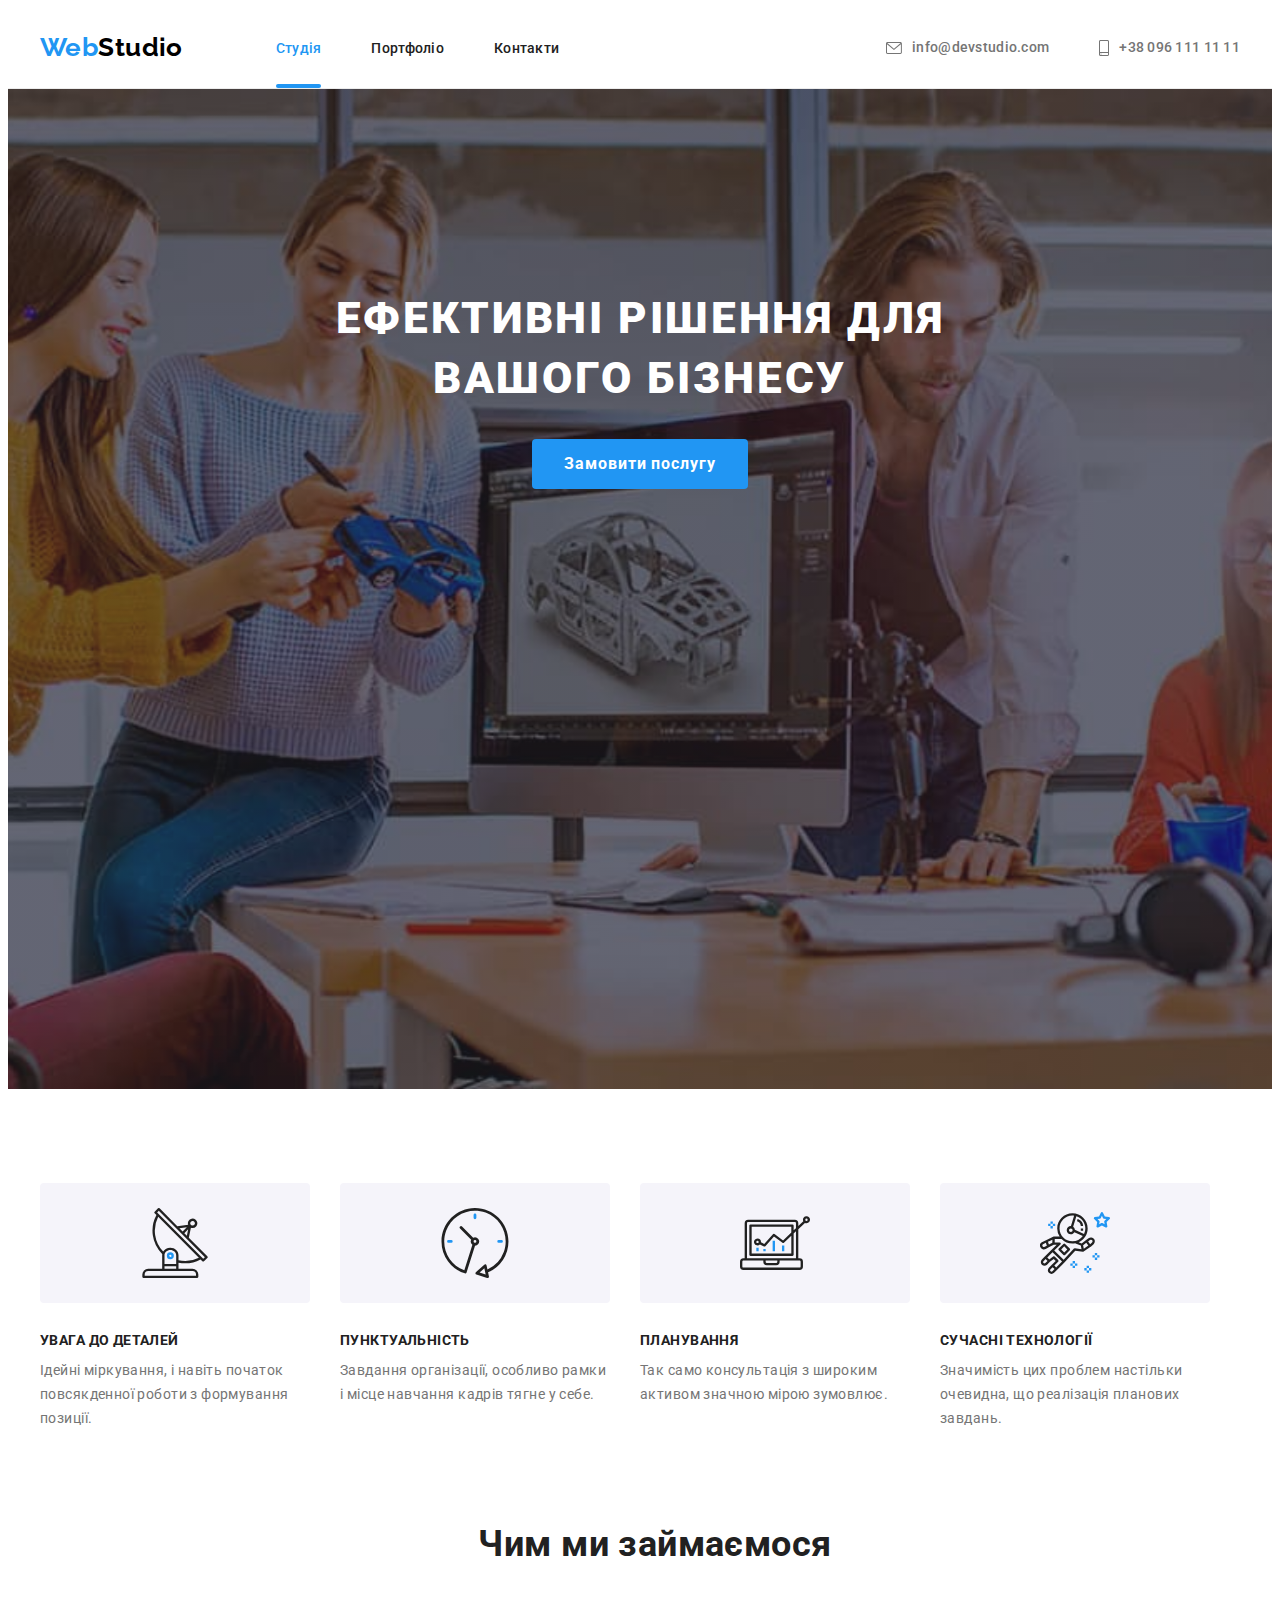
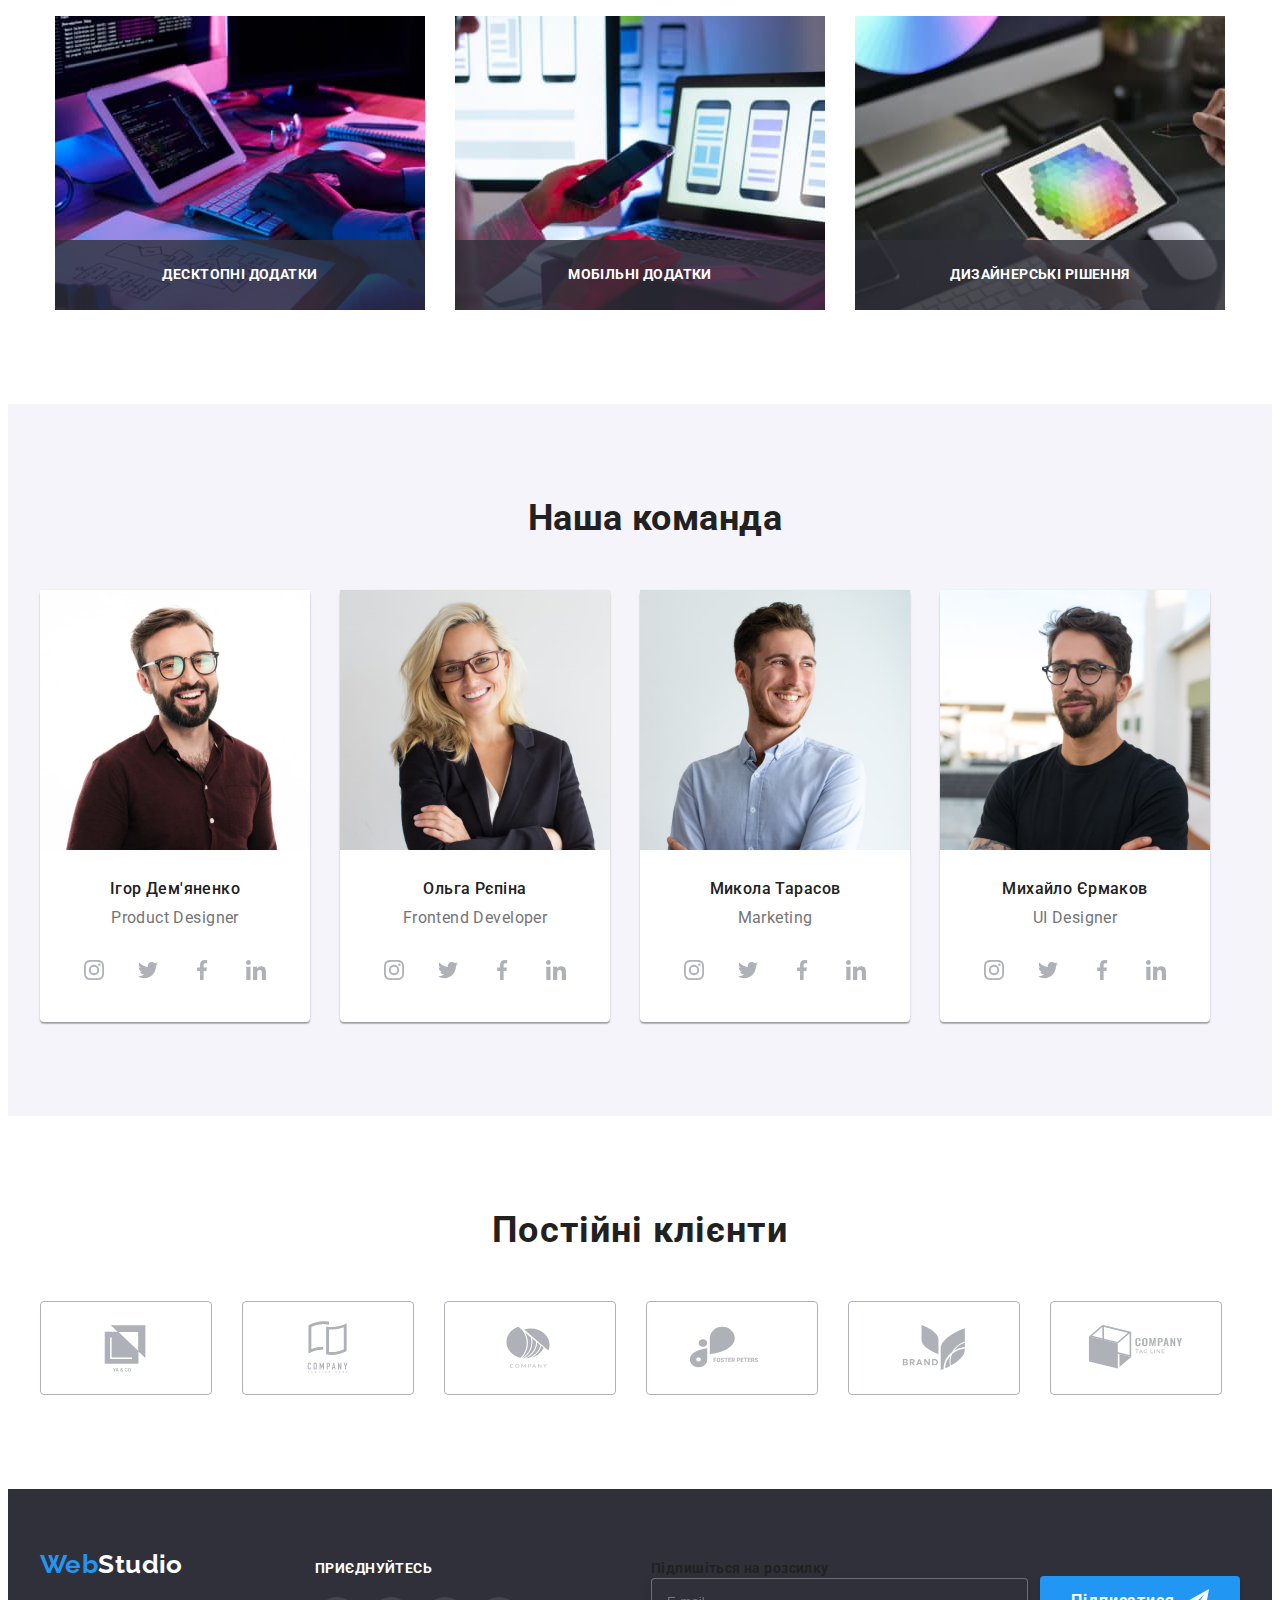
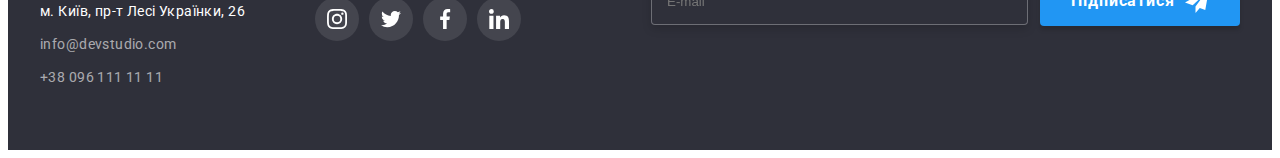
==== commit 5b2f4534: "правки 3" ====
--- a/index.html
+++ b/index.html
@@ -19,7 +19,6 @@
       referrerpolicy="no-referrer"
     />
     <link rel="stylesheet" href="./css/main.min.css" />
-    <link rel="stylesheet" href="./css/styles.css" />
   </head>
   <body>
     <header class="page-header">
@@ -390,7 +389,7 @@
               </li>
             </ul>
           </div>
-          <div class="subscribe">
+          <form class="subscribe-form">
             <b class="subscribe__title">Підпишіться на розсилку</b>
             <div class="subscribe-wrapper">
               <label class="subscribe-wrapper__label" for="subscribe-mail"></label>
@@ -408,7 +407,7 @@
                 </svg>
               </button>
             </div>
-          </div>
+          </form>
         </div>
       </div>
     </footer>
@@ -460,13 +459,13 @@
                 placeholder="Введіть текст"
               ></textarea>
             </label>
-            <label class="modal-form__checkbox--label">
-              <input class="modal-form__checkbox--input" type="checkbox" name="policy" />
-              <svg class="modal-form__checkbox--icon">
+            <label class="modal-form-checkbox-label">
+              <input class="modal-form-checkbox-input" type="checkbox" name="policy" />
+              <svg class="modal-form-checkbox-icon">
                 <use href="./images/icons.svg.svg#icon-check"></use>
               </svg>
               Погоджуюся з розсилкою та приймаю
-              <a class="checkbox__policy" href="">Умови договору</a>
+              <a class="checkbox-policy" href="">Умови договору</a>
             </label>
             <button class="button button__modal--send" type="submit">Відправити</button>
           </form>
--- a/css/main.min.css
+++ b/css/main.min.css
@@ -1 +1 @@
-:root{--main-font-family: "Roboto", sans-serif;--secondary-font-family: "Raleway", sans-serif;--primry-font-weight: 700;--secondary-font-weight: 400;--primary-font-size: 14px;--main-color: #212121;--secondary-color: #757575;--accent-color: #2196f3;--other-color: #ffffff;--logo-color: #000000;--primary-background-color: #2f303a;--secondary-background-color: #f5f4fa;--primary-icon-color: #afb1b8;--transition-time-cubic: 250ms cubic-bezier(0.4, 0, 0.2, 1)}.visually-hidden{position:absolute;white-space:nowrap;width:1px;height:1px;overflow:hidden;border:0;padding:0;clip:rect(0 0 0 0);clip-path:inset(50%);margin:-1px}h1,h2,h3,h4,h5,h6,p{margin-top:0;margin-bottom:0}ul,ol{margin:0;padding:0}button{cursor:pointer}img{display:block;max-width:100%;height:auto}.link{text-decoration:none}.list{list-style:none}body{font-family:"Roboto",sans-serif;font-size:var(--primary-font-size);letter-spacing:.03em;color:var(--main-color);background-color:var(--other-color)}.conteiner{width:1200px;margin-left:auto;margin-right:auto;padding-left:15px;padding-right:15px}.section{padding-top:94px;padding-bottom:94px}.button{display:flex;justify-content:center;align-items:center;font-family:var(--main-font);background-color:var(--accent-color);color:var(--other-color);cursor:pointer;font-weight:var(--primry-font-weight);font-size:16px;line-height:1.875em;border:0;border-radius:4px;letter-spacing:.06em}.button__baner{padding:10px 32px;transition:color var(--transition-time-cubic),background-color var(--transition-time-cubic)}.button__baner:hover,.button__baner:focus{background-color:#188ce8;color:var(--other-color)}.button__subscribe{width:200px;padding-top:10px;padding-bottom:10px;box-shadow:0px 4px 4px rgba(0,0,0,.15)}.button__services{padding:6px 22px;font-weight:500;line-height:1.6;background-color:var(--secondary-background-color);color:var(--main-color);transition:background-color var(--transition-time-cubic),color var(--transition-time-cubic),box-shadow var(--transition-time-cubic)}.button__services:hover,.button__services:focus{background-color:var(--accent-color);color:var(--other-color);box-shadow:0px 3px 1px rgba(0,0,0,.1),0px 1px 2px rgba(0,0,0,.08),0px 2px 2px rgba(0,0,0,.12)}.button__modal--close{position:absolute;right:8px;top:8px;width:30px;height:30px;border-radius:50%;padding:0;background-color:rgba(0,0,0,0);border:1px solid rgba(0,0,0,.1);transition:fill var(--transition-time-cubic)}.button__modal--close:hover,.button__modal--close:focus{fill:var(--accent-color)}.button__modal--send{width:200px;margin-top:30px;padding-top:10px;padding-bottom:10px;margin-right:auto;margin-left:auto;box-shadow:0px 4px 4px rgba(0,0,0,.15);transition:background var(--transition-time-cubic)}.button__modal--send:hover,.button__modal--send:focus{background:#188ce8}.logo{font-family:var(--secondary-font-family);font-weight:var(--primry-font-weight);font-size:26px;line-height:1.19}.logo__element{color:var(--accent-color)}.logo__header{margin-right:93px;padding-top:24px;padding-bottom:24px;color:var(--logo-color)}.logo__footer{margin-bottom:20px;color:var(--other-color)}.page-header{align-items:center;border-bottom:1px solid #ececec}.header-conteiner{display:flex}.page-navigation{display:flex}.menu-list{display:flex;column-gap:50px;align-items:center;padding-left:0}.menu-list__link{position:relative;padding-top:32px;padding-bottom:32px;color:var(--main-color);font-weight:500;font-size:14px;line-height:1.14em;letter-spacing:.02em;transition:color var(--transition-time-cubic)}.menu-list__link.current{color:var(--accent-color)}.current::after{display:inline-block;position:absolute;content:"";bottom:0;left:0;width:100%;height:4px;border-radius:2px;background-color:var(--accent-color)}.menu-list__link:hover,.menu-list__link:focus{color:var(--accent-color)}.contacts-list{margin-left:auto;display:flex;column-gap:50px;padding-left:0;font-weight:500;line-height:1.14em;letter-spacing:.02em}.page-header__email,.page-header__tel{display:flex;justify-content:center;align-items:center;padding-top:32px;padding-bottom:32px;color:var(--secondary-color);font-weight:500;transition:color var(--transition-time-cubic)}.page-header__email:hover,.page-header__email:focus{color:var(--accent-color)}.page-header__tel:hover,.page-header__tel:focus{color:var(--accent-color)}.page-header__email--icon,.page-header__tel--icon{margin-right:10px;fill:var(--secondary-color)}.page-header__email--icon{width:16px;height:12px}.page-header__tel--icon{width:10px;height:16px}.page-header__email:hover .page-header__email--icon,.page-header__email:focus .page-header__email--icon{fill:var(--accent-color)}.page-header__tel:hover .page-header__tel--icon,.page-header__tel:focus .page-header__tel--icon{fill:var(--accent-color)}.baner{padding-top:200px;padding-bottom:200px;background-color:var(--primary-background-color);color:var(--other-color)}.overlay{max-width:1600px;height:600px;margin-left:auto;margin-right:auto;background-color:#c4c4c4;background-image:linear-gradient(rgba(47, 48, 58, 0.4), rgba(47, 48, 58, 0.4)),url("../images/baner-img.jpg");background-position:center;background-size:cover}.page-baner{display:flex;flex-direction:column;align-items:center}.page-baner__title{width:696px;margin-right:auto;margin-left:auto;margin-bottom:30px;align-items:center;font-weight:900;font-size:44px;line-height:1.36;text-align:center;letter-spacing:.06em;text-transform:uppercase}.benefits__title{font-style:normal;font-weight:var(--primry-font-weight);font-size:36px;line-height:1.16em;text-align:center}.benefits-list{display:flex;font-weight:var(--primry-font-weight);line-height:1.14em;column-gap:30px}.benefits-list__item{width:270px}.benefits-list__icon--svg{align-items:center;justify-content:center;width:70px;height:70px}.benefits-list__icon{display:flex;justify-content:center;align-items:center;margin-bottom:30px;border-radius:4px;width:270px;height:120px;background-color:var(--secondary-background-color)}.benefits-list__subtitle{margin-bottom:10px;font-weight:var(--primry-font-weight);font-size:14px;line-height:1.14em;text-transform:uppercase}.benefits-list__text{color:var(--secondary-color);font-weight:var(--secondary-font-weight);line-height:1.7em}.about-us{padding-top:0}.about-us__title{margin-bottom:50px;font-weight:var(--primry-font-weight);font-size:36px;line-height:1.16em;text-align:center}.about-list{column-gap:30px;display:flex;justify-content:center}.about-list__item{position:relative}.img-overlay__text{display:flex;justify-content:center;align-items:center;position:absolute;bottom:0;left:0;width:100%;height:70px;background-color:rgba(47,48,58,.8);color:var(--other-color);font-weight:var(--primry-font-weight);font-size:var(--primary-font-size);line-height:1.14;text-align:center;text-transform:uppercase}.our-team{background-color:var(--secondary-background-color)}.our-team__title{margin-bottom:50px;font-weight:var(--primry-font-weight);font-size:36px;line-height:1.16em;text-align:center}.workers-list{column-gap:30px;display:flex}.workers-list__item{background-color:var(--other-color);width:270px;box-shadow:0px 1px 3px rgba(0,0,0,.12),0px 1px 1px rgba(0,0,0,.14),0px 2px 1px rgba(0,0,0,.2);border-radius:4px}.workers-details{margin-top:30px;margin-bottom:16px}.workers-details__name{margin-bottom:10px;font-weight:500;font-size:16px;line-height:1.18;text-align:center}.workers-details__position{color:var(--secondary-color);font-weight:var(--secondary-font-weight);font-size:16px;line-height:1.18;text-align:center}.links-list{display:flex;justify-content:center;align-items:center;margin-bottom:30px;column-gap:10px}.links-list__link{width:44px;height:44px;border-radius:50%;display:flex;justify-content:center;align-items:center;transition:background-color var(--transition-time-cubic)}.links-list__icon--fill{fill:var(--primary-icon-color);width:20px;height:20px;transition:fill var(--transition-time-cubic)}.links-list__link:hover,.links-list__link:focus{background-color:var(--accent-color)}.links-list__link:hover .links-list__icon,.links-list__link:focus .links-list__icon{fill:var(--other-color)}.regular-customers__title{font-family:var(--main-font-family);font-weight:var(--primry-font-weight);font-size:36px;line-height:1.16;text-align:center;letter-spacing:.03em;margin-bottom:50px}.castomers-list{display:inline-flex;justify-content:center;align-items:center;column-gap:30px}.customers-list__link{display:flex;justify-content:center;align-items:center;width:170px;height:92px;border:1px solid var(--primary-icon-color);border-radius:4px;transition:border-color var(--transition-time-cubic)}.customers-list__icon{width:106px;height:60px;fill:var(--primary-icon-color);transition:fill var(--transition-time-cubic)}.customers-list__link:hover,.customers-list__link:focus{border-color:var(--accent-color)}.customers-list__link:hover .customers-list__icon,.customers-list__link:focus .customers-list__icon{fill:var(--accent-color)}.footer{padding-top:60px;padding-bottom:60px;background-color:var(--primary-background-color);flex-direction:column;justify-content:flex-start}.footer-content{margin-right:auto;display:flex;align-items:baseline}.address-group{display:flex;flex-direction:column;justify-content:center;align-content:flex-start}.address{justify-content:flex-start}.address-list{display:flex;flex-direction:column;justify-content:flex-start;font-style:normal;font-weight:var(--secondary-font-weight);line-height:1.7}.address-list__item:not(:last-child){margin-bottom:9px}.address-list__link--map{color:var(--other-color);font-weight:var(--secondary-font-weight);line-height:1.7}.address-list__link--email,.address-list__link--tel{color:rgba(255,255,255,.6);font-weight:var(--secondary-font-weight);line-height:1.7;transition:color var(--transition-time-cubic)}.address-list__link--email:hover,.address-list__link--email:focus{color:var(--accent-color)}.address-list__link--tel:hover,.address-list__link--tel:focus{color:var(--accent-color)}.social-links{margin-left:70px}.social-links__title{font-weight:var(--primry-font-weight);color:var(--other-color);font-style:normal;font-size:var(--primary-font-size);line-height:1.14;letter-spacing:.03em;text-transform:uppercase;margin-bottom:20px}.links-list{margin-top:20px;column-gap:10px;display:flex;justify-content:center;align-items:center}.links-list__link{width:44px;height:44px;border-radius:50%;background-color:rgba(255,255,255,.1);display:flex;justify-content:center;align-items:center;transition:background-color var(--transition-time-cubic)}.links-list__link:hover,.links-list__link:focus{background-color:var(--accent-color)}.links-list__icon{width:20px;height:20px;fill:var(--other-color)}.subscribe{margin-left:auto}.subscribe__title{margin-bottom:20px;display:block;font-weight:var(--primry-font-weight);font-size:var(--primary-font-size);line-height:1.14;text-transform:uppercase;color:var(--other-color)}.subscribe-wrapper{display:flex;align-items:center;padding:0;margin:0}.subscribe-wrapper__input{width:358px;padding-top:15px;padding-bottom:15px;padding-left:15px;margin-right:12px;color:var(--other-color);background-color:var(--primary-background-color);border:1px solid rgba(255,255,255,.3);border-radius:4px;outline:none;filter:drop-shadow(0px 4px 4px rgba(0, 0, 0, 0.15))}.subscribe-wrapper__icon--send{margin-left:10px;fill:var(--other-color)}.backdrop{position:fixed;top:0;left:0;width:100%;height:100%;z-index:666;background-color:rgba(0,0,0,.2);transition:opacity 500ms cubic-bezier(0.03, 0.99, 0.87, 0.75),visibility 500ms cubic-bezier(0.03, 0.99, 0.87, 0.75)}.is-hidden{opacity:0;visibility:hidden;pointer-events:none}.modal{position:absolute;top:50%;left:50%;transform:translate(-50%, -50%);width:528px;background-color:var(--other-color)}.modal-content{padding:40px}.modal-form__title{display:block;margin-bottom:12px;font-weight:var(--primry-font-weight);font-size:20px;line-height:1.15;text-align:center}.modal-form__label{margin-bottom:10px;display:flex;flex-direction:column}.modal-form__text{margin-bottom:4px;font-weight:var(--secondary-font-weight);font-size:12px;line-height:1.16;letter-spacing:.01em;color:var(--secondary-color)}.modal-input__box{position:relative}.modal-form__input{padding-left:42px;width:100%;height:40px;border:1px solid rgba(33,33,33,.2);border-radius:4px;outline:none;transition:border-color var(--transition-time-cubic)}.modal-form__input:focus{border-color:var(--accent-color)}.modal-form__input:focus+.modal-form__icon{fill:var(--accent-color)}.modal-form__icon--element{position:absolute;top:50%;left:12px;transform:translateY(-50%);width:18px;height:18px;transition:fill var(--transition-time-cubic)}.modal-form__textarea{width:100%;height:120px;padding-left:16px;padding-top:12px;resize:none;border:1px solid rgba(33,33,33,.2);border-radius:4px;outline:none;transition:border-color var(--transition-time-cubic)}.modal-form__textarea:focus{border-color:var(--accent-color)}.modal-form__checkbox--label{display:flex;align-items:center;justify-content:center;font-weight:var(--secondary-font-weight);font-size:var(--primary-font-size);line-height:1.71;color:var(--secondary-color)}.modal-form__checkbox--icon{width:16px;height:15px;fill:#fff;border:2px solid #000;border-radius:3px;margin-right:8px}.modal-form__checkbox--input{appearance:none}.modal-form__checkbox-input:checked+.modal-form__checkbox--icon{fill:var(--accent-color);border:none}.checkbox__policy{color:var(--accent-color)}/*# sourceMappingURL=main.min.css.map */+:root{--main-font-family: "Roboto", sans-serif;--secondary-font-family: "Raleway", sans-serif;--primry-font-weight: 700;--secondary-font-weight: 400;--primary-font-size: 14px;--main-color: #212121;--secondary-color: #757575;--accent-color: #2196f3;--other-color: #ffffff;--logo-color: #000000;--primary-background-color: #2f303a;--secondary-background-color: #f5f4fa;--primary-icon-color: #afb1b8;--transition-time-cubic: 250ms cubic-bezier(0.4, 0, 0.2, 1)}.visually-hidden{position:absolute;white-space:nowrap;width:1px;height:1px;overflow:hidden;border:0;padding:0;clip:rect(0 0 0 0);clip-path:inset(50%);margin:-1px}.img-overlay__text,.benefits-list__icon,.page-baner,.page-header__tel,.page-header__email{display:flex;justify-content:center;align-items:center}h1,h2,h3,h4,h5,h6,p{margin-top:0;margin-bottom:0}ul,ol{margin:0;padding:0}button{cursor:pointer}img{display:block;max-width:100%;height:auto}.link{text-decoration:none}.list{list-style:none}body{font-family:"Roboto",sans-serif;font-size:var(--primary-font-size);letter-spacing:.03em;color:var(--main-color);background-color:var(--other-color)}.conteiner{width:1200px;margin-left:auto;margin-right:auto;padding-left:15px;padding-right:15px}.section{padding-top:94px;padding-bottom:94px}.button{display:flex;justify-content:center;align-items:center;font-family:var(--main-font);background-color:var(--accent-color);color:var(--other-color);cursor:pointer;font-weight:var(--primry-font-weight);font-size:16px;line-height:1.875em;border:0;border-radius:4px;letter-spacing:.06em}.button__baner{padding:10px 32px;transition:color var(--transition-time-cubic),background-color var(--transition-time-cubic)}.button__baner:hover,.button__baner:focus{background-color:#188ce8;color:var(--other-color)}.button__subscribe{width:200px;padding-top:10px;padding-bottom:10px;box-shadow:0px 4px 4px rgba(0,0,0,.15)}.button__services{padding:6px 22px;font-weight:500;line-height:1.6;background-color:var(--secondary-background-color);color:var(--main-color);transition:background-color var(--transition-time-cubic),color var(--transition-time-cubic),box-shadow var(--transition-time-cubic)}.button__services:hover,.button__services:focus{background-color:var(--accent-color);color:var(--other-color);box-shadow:0px 3px 1px rgba(0,0,0,.1),0px 1px 2px rgba(0,0,0,.08),0px 2px 2px rgba(0,0,0,.12)}.button__modal--close{position:absolute;right:8px;top:8px;width:30px;height:30px;border-radius:50%;padding:0;background-color:rgba(0,0,0,0);border:1px solid rgba(0,0,0,.1);transition:fill var(--transition-time-cubic)}.button__modal--close:hover,.button__modal--close:focus{fill:var(--accent-color)}.button__modal--send{width:200px;margin-top:30px;padding-top:10px;padding-bottom:10px;margin-left:auto;margin-right:auto;box-shadow:0px 4px 4px rgba(0,0,0,.15);transition:background var(--transition-time-cubic)}.button__modal--send:hover,.button__modal--send:focus{background:#188ce8}.logo{font-family:var(--secondary-font-family);font-weight:var(--primry-font-weight);font-size:26px;line-height:1.19}.logo__element{color:var(--accent-color)}.logo__header{margin-right:93px;padding-top:24px;padding-bottom:24px;color:var(--logo-color)}.logo__footer{margin-bottom:20px;color:var(--other-color)}.page-header{align-items:center;border-bottom:1px solid #ececec}.header-conteiner{display:flex}.page-navigation{display:flex}.menu-list{display:flex;column-gap:50px;align-items:center;padding-left:0}.menu-list__link{position:relative;padding-top:32px;padding-bottom:32px;color:var(--main-color);font-weight:500;font-size:14px;line-height:1.14em;letter-spacing:.02em;transition:color var(--transition-time-cubic)}.menu-list__link:hover,.menu-list__link:focus{color:var(--accent-color)}.menu-list__link.current{color:var(--accent-color)}.current::after{display:inline-block;position:absolute;content:"";bottom:0;left:0;width:100%;height:4px;border-radius:2px;background-color:var(--accent-color)}.contacts-list{margin-left:auto;display:flex;column-gap:50px;padding-left:0;font-weight:500;line-height:1.14em;letter-spacing:.02em}.page-header__email{padding-top:32px;padding-bottom:32px;color:var(--secondary-color);font-weight:500;transition:color var(--transition-time-cubic)}.page-header__email:hover,.page-header__email:focus{color:var(--accent-color)}.page-header__tel{padding-top:32px;padding-bottom:32px;color:var(--secondary-color);font-weight:500;transition:color var(--transition-time-cubic)}.page-header__tel:hover,.page-header__tel:focus{color:var(--accent-color)}.page-header__email--icon,.page-header__tel--icon{margin-right:10px;fill:var(--secondary-color)}.page-header__email--icon{width:16px;height:12px}.page-header__email:hover .page-header__email--icon,.page-header__email:focus .page-header__email--icon{fill:var(--accent-color)}.page-header__tel--icon{width:10px;height:16px}.page-header__tel:hover .page-header__tel--icon,.page-header__tel:focus .page-header__tel--icon{fill:var(--accent-color)}.baner{padding-top:200px;padding-bottom:200px;background-color:var(--primary-background-color);color:var(--other-color)}.overlay{max-width:1600px;height:600px;margin-left:auto;margin-right:auto;background-color:#c4c4c4;background-image:linear-gradient(rgba(47, 48, 58, 0.4), rgba(47, 48, 58, 0.4)),url("../images/baner-img.jpg");background-position:center;background-size:cover}.page-baner{flex-direction:column}.page-baner__title{width:696px;margin-right:auto;margin-left:auto;margin-bottom:30px;align-items:center;font-weight:900;font-size:44px;line-height:1.36;text-align:center;letter-spacing:.06em;text-transform:uppercase}.benefits__title{text-align:center;font-weight:var(--primry-font-weight);font-size:36px;line-height:1.16;color:var(--other-color)}.benefits-list{display:flex;font-weight:var(--primry-font-weight);line-height:1.14em;column-gap:30px}.benefits-list__item{width:270px}.benefits-list__icon--svg{align-items:center;justify-content:center;width:70px;height:70px}.benefits-list__icon{margin-bottom:30px;border-radius:4px;width:270px;height:120px;background-color:var(--secondary-background-color)}.benefits-list__subtitle{font-weight:var(--primry-font-weight);font-size:14px;line-height:1.14;margin-bottom:10px;text-transform:uppercase}.benefits-list__text{color:var(--secondary-color);font-weight:var(--secondary-font-weight);line-height:1.7em}.about-us{padding-top:0}.about-us__title{font-weight:var(--primry-font-weight);font-size:36px;line-height:1.16;margin-bottom:50px;text-align:center}.about-list{column-gap:30px;display:flex;justify-content:center}.about-list__item{position:relative}.img-overlay__text{position:absolute;bottom:0;left:0;width:100%;height:70px;background-color:rgba(47,48,58,.8);color:var(--other-color);font-weight:var(--primry-font-weight);font-size:var(--primary-font-size);line-height:1.14;text-align:center;text-transform:uppercase}.our-team{background-color:var(--secondary-background-color)}.our-team__title{margin-bottom:50px;font-weight:var(--primry-font-weight);font-size:36px;line-height:1.16em;text-align:center}.workers-list{column-gap:30px;display:flex}.workers-list__item{background-color:var(--other-color);width:270px;box-shadow:0px 1px 3px rgba(0,0,0,.12),0px 1px 1px rgba(0,0,0,.14),0px 2px 1px rgba(0,0,0,.2);border-radius:4px}.workers-details{margin-top:30px;margin-bottom:16px}.workers-details__name{margin-bottom:10px;font-weight:500;font-size:16px;line-height:1.18;text-align:center}.workers-details__position{color:var(--secondary-color);font-weight:var(--secondary-font-weight);font-size:16px;line-height:1.18;text-align:center}.links-list{display:flex;justify-content:center;align-items:center;margin-bottom:30px;column-gap:10px}.links-list__link{width:44px;height:44px;border-radius:50%;display:flex;justify-content:center;align-items:center;transition:background-color var(--transition-time-cubic)}.links-list__link:hover,.links-list__link:focus{background-color:var(--accent-color)}.links-list__icon--fill{fill:var(--primary-icon-color);width:20px;height:20px;transition:fill var(--transition-time-cubic)}.links-list__link:hover .links-list__icon--fill,.links-list__link:focus .links-list__icon--fill{fill:var(--other-color)}.regular-customers__title{font-family:var(--main-font-family);font-weight:var(--primry-font-weight);font-size:36px;line-height:1.16;text-align:center;letter-spacing:.03em;margin-bottom:50px}.castomers-list{display:inline-flex;justify-content:center;align-items:center;column-gap:30px}.customers-list__link{display:flex;justify-content:center;align-items:center;width:170px;height:92px;border:1px solid var(--primary-icon-color);border-radius:4px;transition:border-color var(--transition-time-cubic)}.customers-list__link:hover,.customers-list__link:focus{border-color:var(--accent-color)}.customers-list__icon{width:106px;height:60px;fill:var(--primary-icon-color);transition:fill var(--transition-time-cubic)}.customers-list__link:hover .customers-list__icon,.customers-list__link:focus .customers-list__icon{fill:var(--accent-color)}.footer{padding-top:60px;padding-bottom:60px;background-color:var(--primary-background-color);flex-direction:column;justify-content:flex-start}.footer-content{margin-right:auto;display:flex;align-items:baseline}.address-group{display:flex;flex-direction:column;justify-content:center;align-content:flex-start}.address{justify-content:flex-start}.address-list{display:flex;flex-direction:column;justify-content:flex-start;font-style:normal;font-weight:var(--secondary-font-weight);line-height:1.7}.address-list__item:not(:last-child){margin-bottom:9px}.address-list__link--map{color:var(--other-color);font-weight:var(--secondary-font-weight);line-height:1.7}.address-list__link--email{color:rgba(255,255,255,.6);font-weight:var(--secondary-font-weight);line-height:1.7;transition:color var(--transition-time-cubic)}.address-list__link--email:hover,.address-list__link--email:focus{color:var(--accent-color)}.address-list__link--tel{color:rgba(255,255,255,.6);font-weight:var(--secondary-font-weight);line-height:1.7;transition:color var(--transition-time-cubic)}.address-list__link--tel:hover,.address-list__link--tel:focus{color:var(--accent-color)}.social-links{margin-left:70px}.social-links__title{font-weight:var(--primry-font-weight);color:var(--other-color);font-style:normal;font-size:var(--primary-font-size);line-height:1.14;letter-spacing:.03em;text-transform:uppercase;margin-bottom:20px}.links-list{margin-top:20px;column-gap:10px;display:flex;justify-content:center;align-items:center}.links-list__link{width:44px;height:44px;border-radius:50%;background-color:rgba(255,255,255,.1);display:flex;justify-content:center;align-items:center;transition:background-color var(--transition-time-cubic)}.links-list__link:hover,.links-list__link:focus{background-color:var(--accent-color)}.links-list__icon{width:20px;height:20px;fill:var(--other-color)}.subscribe-form{margin-left:auto}.subscribe-form__title{margin-bottom:20px;display:block;font-weight:var(--primry-font-weight);font-size:var(--primary-font-size);line-height:1.14;text-transform:uppercase;color:var(--other-color)}.subscribe-wrapper{display:flex;align-items:center;padding:0;margin:0}.subscribe-wrapper__input{width:358px;padding-top:15px;padding-bottom:15px;padding-left:15px;margin-right:12px;color:var(--other-color);background-color:var(--primary-background-color);border:1px solid rgba(255,255,255,.3);border-radius:4px;outline:none;filter:drop-shadow(0px 4px 4px rgba(0, 0, 0, 0.15))}.subscribe-wrapper__icon--send{margin-left:10px;fill:var(--other-color)}.backdrop{position:fixed;top:0;left:0;width:100%;height:100%;z-index:666;background-color:rgba(0,0,0,.2);transition:opacity 500ms cubic-bezier(0.03, 0.99, 0.87, 0.75),visibility 500ms cubic-bezier(0.03, 0.99, 0.87, 0.75)}.is-hidden{opacity:0;visibility:hidden;pointer-events:none}.modal{position:absolute;top:50%;left:50%;transform:translate(-50%, -50%);width:528px;background-color:var(--other-color)}.modal-content{padding:40px}.modal-form__title{display:block;margin-bottom:12px;font-weight:var(--primry-font-weight);font-size:20px;line-height:1.15;text-align:center}.modal-form__label{margin-bottom:10px;display:flex;flex-direction:column}.modal-form__text{margin-bottom:4px;font-weight:var(--secondary-font-weight);font-size:12px;line-height:1.16;letter-spacing:.01em;color:var(--secondary-color)}.modal-input__box{position:relative}.modal-form__input{padding-left:42px;width:100%;height:40px;border:1px solid rgba(33,33,33,.2);border-radius:4px;outline:none;transition:border-color var(--transition-time-cubic)}.modal-form__input:focus{border-color:var(--accent-color)}.modal-form__input:focus+.modal-form__icon{fill:var(--accent-color)}.modal-form__icon--element{position:absolute;top:50%;left:12px;transform:translateY(-50%);width:18px;height:18px;transition:fill var(--transition-time-cubic)}.modal-form__textarea{margin-top:4px;width:100%;height:120px;padding-left:16px;padding-top:12px;resize:none;border:1px solid rgba(33,33,33,.2);border-radius:4px;outline:none;transition:border-color var(--transition-time-cubic)}.modal-form__textarea:focus{border-color:var(--accent-color)}.modal-form-checkbox-label{display:flex;align-items:center;justify-content:center;margin-top:20px;font-weight:var(--secondary-font-weight);font-size:var(--primary-font-size);line-height:1.71;color:var(--secondary-color)}.modal-form-checkbox-icon{width:16px;height:15px;fill:#fff;border:2px solid #000;border-radius:3px;margin-right:8px}.modal-form-checkbox-input{appearance:none}.modal-form-checkbox-input:checked+.modal-form-checkbox-icon{fill:var(--accent-color);border:none}.checkbox-policy{color:var(--accent-color)}/*# sourceMappingURL=main.min.css.map */